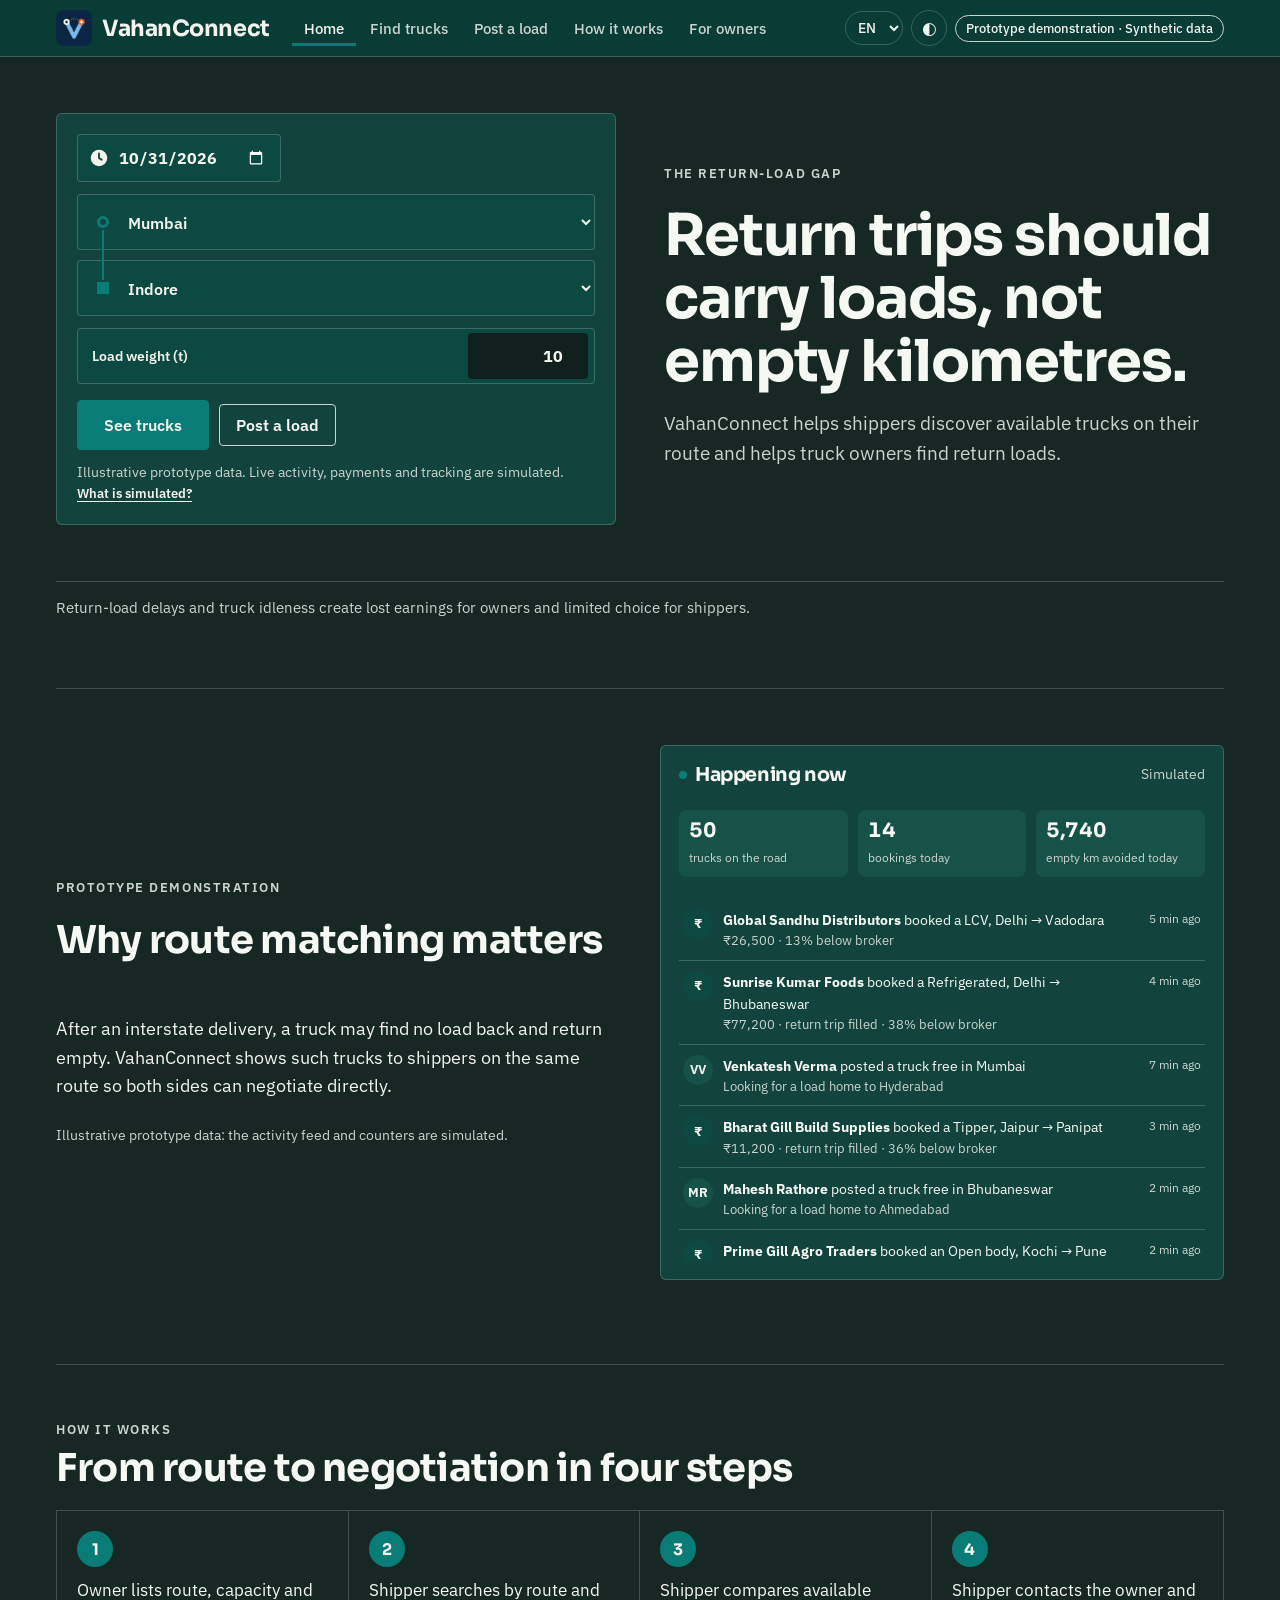
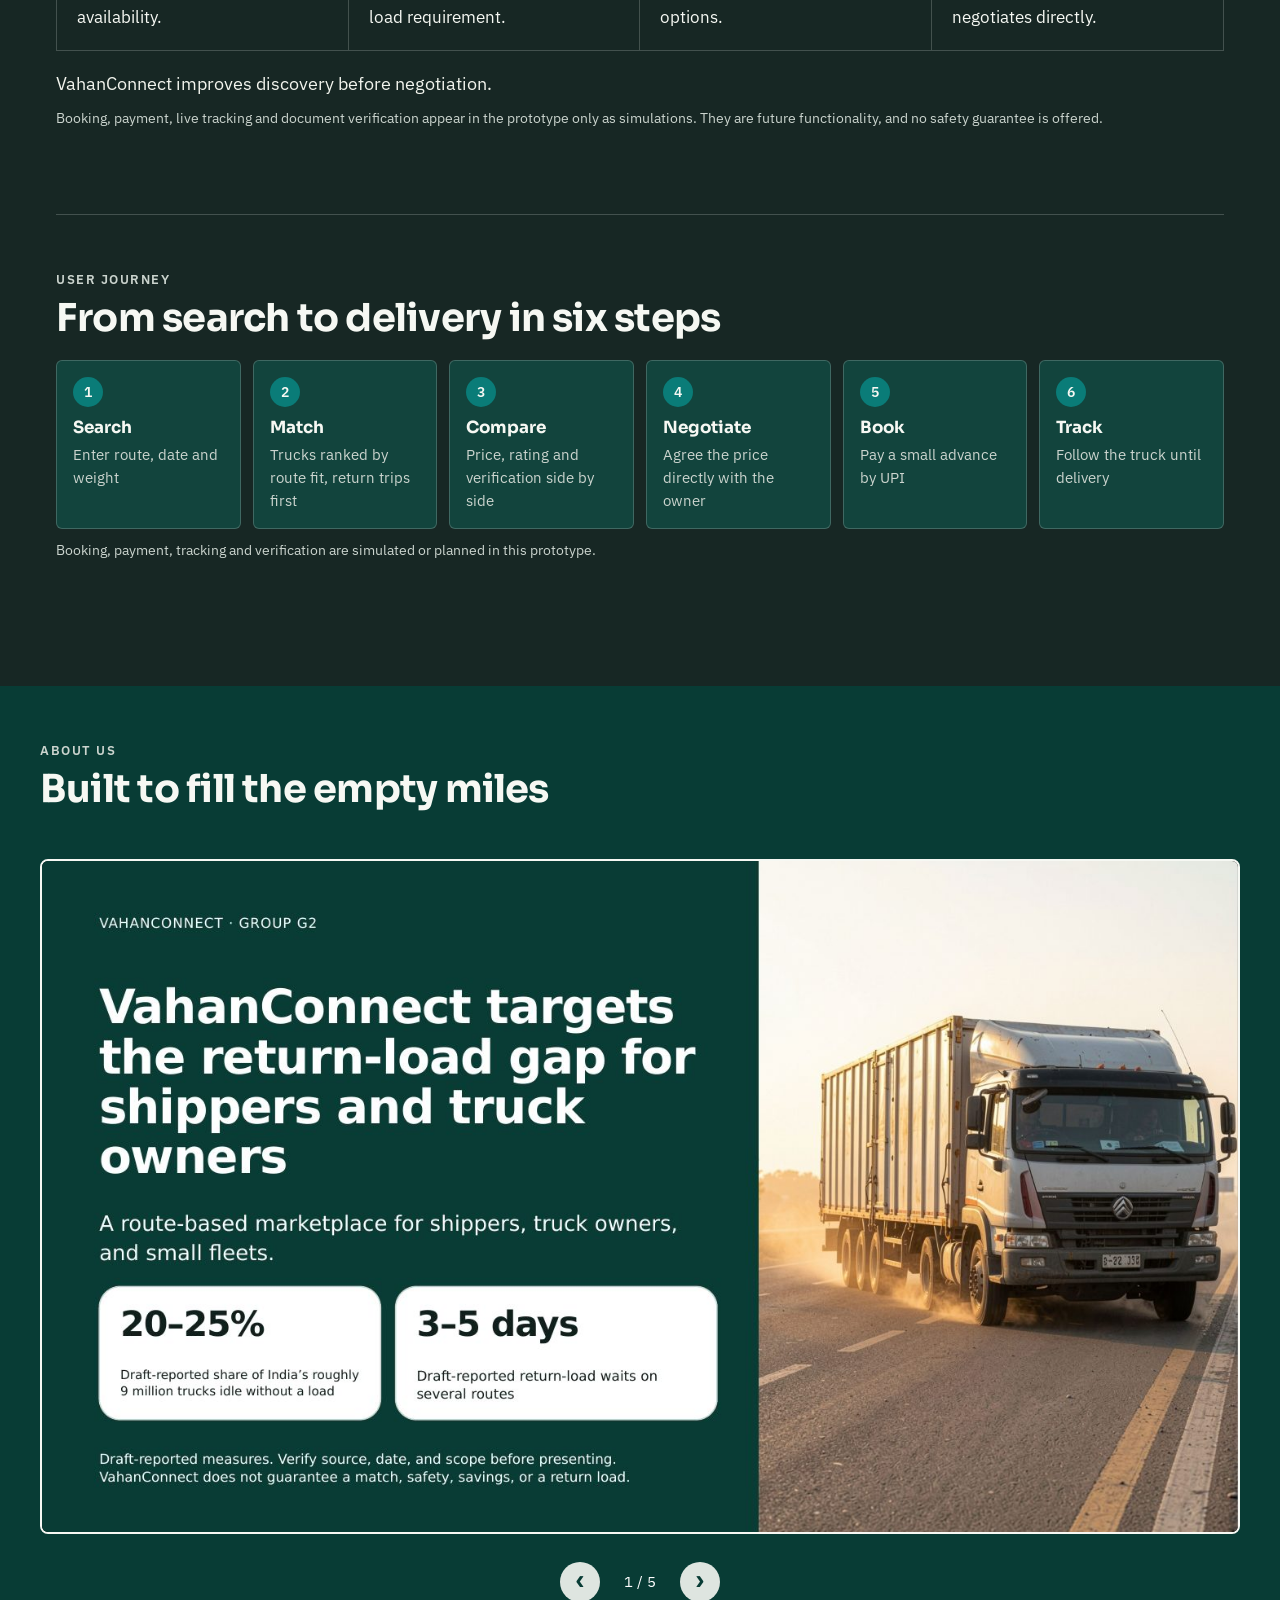
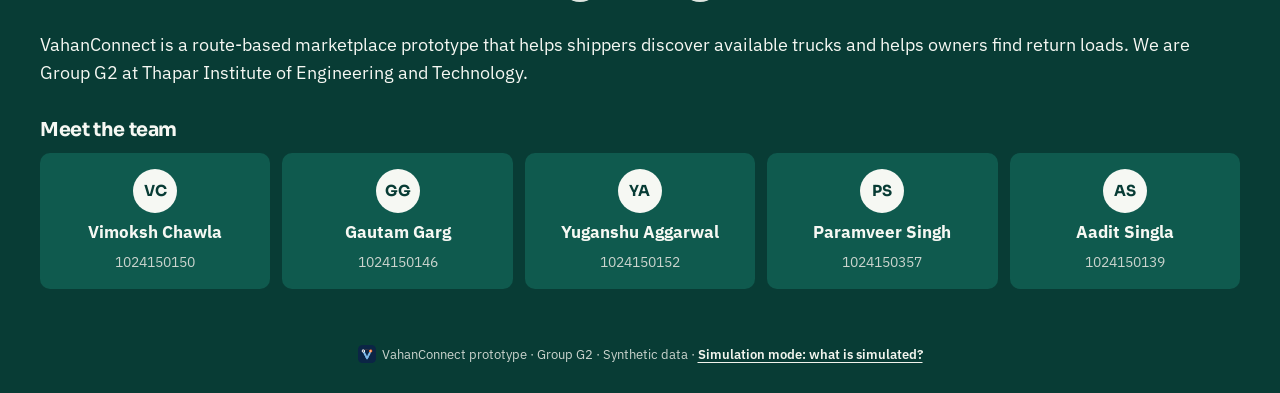
==== index.html @ cc33d1ae "Hero two-column layout; remove how-it-works box" ====
<!doctype html>
<html lang="en">
<head>
<meta charset="utf-8">
<meta name="viewport" content="width=device-width, initial-scale=1, viewport-fit=cover">
<title>VahanConnect Prototype</title>
<meta name="claude:viewport-fit-sides" content="cover">
<meta name="description" content="VahanConnect: India's logistics marketplace connecting shippers with verified independent truck owners, with route-based matching to fill empty return trips.">
<link rel="preconnect" href="https://fonts.googleapis.com">
<link rel="preconnect" href="https://fonts.gstatic.com" crossorigin>
<link rel="stylesheet" href="https://fonts.googleapis.com/css2?family=Sora:wght@700&family=IBM+Plex+Sans:wght@400;500;600&family=IBM+Plex+Mono:wght@500;600&display=swap">
<link rel="icon" type="image/png" sizes="32x32" href="assets/icon-32.png">
<link rel="icon" type="image/png" sizes="192x192" href="assets/icon-192.png">
<link rel="apple-touch-icon" href="assets/icon-180.png">
<meta name="theme-color" content="#083C35">
<link rel="stylesheet" href="styles.css">
</head>
<body>
<header class="topbar">
  <div class="topbar-inner">
    <a class="brand" href="#home" aria-label="VahanConnect home">
      <img src="assets/icon-192.png" alt="" width="36" height="36">
      <span class="brand-name"><span class="bn-a">Vahan</span><span class="bn-b">Connect</span></span>
    </a>
    <nav class="tabs" aria-label="Sections">
      <button data-view="home" id="tab-home" data-i18n="nav.home">Home</button>
      <button data-view="find" id="tab-find" data-i18n="nav.find">Find trucks</button>
      <button data-view="post" id="tab-post" data-i18n="nav.post">Post a load</button>
      <button type="button" data-scroll="how">How it works</button>
      <button data-view="owner" id="tab-owner"><span data-i18n="nav.owner">For owners</span> <span class="count" id="req-count" hidden></span></button>
    </nav>
    <div class="head-ctrls">
      <label class="sr-only" for="lang">Language</label><select id="lang" class="mini-select" aria-label="Language"><option value="en">EN</option><option value="hi">हिंदी</option></select>
      <button type="button" class="icon-btn" id="theme-btn" aria-label="Theme: system"><span aria-hidden="true">◐</span></button>
      <button type="button" class="live-pill" id="sim-pill" title="What is simulated?"><span>Prototype demonstration · Synthetic data</span></button>
    </div>
  </div>
</header>

<main class="wrap">
  <div id="loading" class="loading">Loading the VahanConnect dataset…</div>
  <div id="load-error" class="notice error" hidden></div>

  <!-- ================= HOME ================= -->
  <section id="view-home" class="view home" hidden>
    <div class="hero">
      <div class="hero-txt"><p class="eyebrow">The return-load gap</p>
      <h1 class="hero-h">Return trips should carry loads, not empty kilometres.</h1>
      <p class="hero-sub">VahanConnect helps shippers discover available trucks on their route and helps truck owners find return loads.</p></div>
      <form id="home-form" class="u-form" autocomplete="off" novalidate>
          <label class="u-pill"><svg viewBox="0 0 24 24" aria-hidden="true"><circle cx="12" cy="12" r="9"/><path d="M12 7v5l3 2" stroke="var(--surface)" stroke-width="2" fill="none" stroke-linecap="round"/></svg><span class="sr-only" data-i18n="f.date">Pickup date</span><input type="date" id="h-date" aria-label="Pickup date"></label>
          <div class="u-where">
            <i class="u-dot" aria-hidden="true"></i><i class="u-line" aria-hidden="true"></i><i class="u-sq" aria-hidden="true"></i>
            <div class="u-field"><label for="h-from" class="sr-only" data-i18n="f.pickup">Pickup city</label><select id="h-from" aria-label="Pickup city"></select></div>
            <div class="u-field"><label for="h-to" class="sr-only" data-i18n="f.drop">Drop city</label><select id="h-to" aria-label="Drop city"></select></div>
          </div>
          <div class="u-field u-weight"><label for="h-weight" data-i18n="f.weight">Load weight (t)</label><input type="number" id="h-weight" min="0.1" max="40" step="any" inputmode="decimal"></div>
          <div class="u-actions"><button class="btn primary u-cta" type="submit" data-i18n="home.see">See trucks</button><button class="btn ghost" type="button" data-go="post" data-i18n="cta.post">Post a load</button></div>
          <p class="sim-note">Illustrative prototype data. Live activity, payments and tracking are simulated. <button type="button" class="linkbtn" data-sim-open>What is simulated?</button></p>
        </form>
      <p class="evid">Return-load delays and truck idleness create lost earnings for owners and limited choice for shippers.</p>
    </div>

    <section class="band" id="live"><div class="u-split">
      <div class="u-why"><p class="eyebrow">Prototype demonstration</p><h2 class="sh">Why route matching matters</h2>
        <p class="lead">After an interstate delivery, a truck may find no load back and return empty. VahanConnect shows such trucks to shippers on the same route so both sides can negotiate directly.</p>
        <p class="note">Illustrative prototype data: the activity feed and counters are simulated.</p></div>
      <aside class="panel live-panel" aria-label="Live activity" data-sim="Simulated feed">
        <div class="panel-head"><h2><span class="dot"></span>Happening now</h2><span class="muted small">Simulated</span></div>
        <div class="live-counters" id="live-counters"></div>
        <ul class="feed" id="feed"></ul>
      </aside></div></section>

    <section class="band" id="how"><p class="eyebrow">How it works</p><h2 class="sh">From route to negotiation in four steps</h2>
      <ol class="steps"><li><b>1</b><span>Owner lists route, capacity and availability.</span></li><li><b>2</b><span>Shipper searches by route and load requirement.</span></li><li><b>3</b><span>Shipper compares available options.</span></li><li><b>4</b><span>Shipper contacts the owner and negotiates directly.</span></li></ol>
      <p class="lead">VahanConnect improves discovery before negotiation.</p>
      <p class="note">Booking, payment, live tracking and document verification appear in the prototype only as simulations. They are future functionality, and no safety guarantee is offered.</p></section>

    <section class="band" id="journey"><p class="eyebrow">User journey</p><h2 class="sh">From search to delivery in six steps</h2>
      <ol class="journey">
        <li><b>Search</b><span>Enter route, date and weight</span></li>
        <li><b>Match</b><span>Trucks ranked by route fit, return trips first</span></li>
        <li><b>Compare</b><span>Price, rating and verification side by side</span></li>
        <li><b>Negotiate</b><span>Agree the price directly with the owner</span></li>
        <li><b>Book</b><span>Pay a small advance by UPI</span></li>
        <li><b>Track</b><span>Follow the truck until delivery</span></li>
      </ol><p class="note">Booking, payment, tracking and verification are simulated or planned in this prototype.</p></section>

    <section class="about-band" id="about"><div class="ab-in">
      <div class="ab-left"><p class="eyebrow">About us</p><h2 class="sh">Built to fill the empty miles</h2>
        </div>
      <div class="ab-right deck" id="pitch-deck-slot" tabindex="0" aria-label="Presentation"><p class="deck-ph">Presentation will appear here</p></div>
      <div class="dk-bar"><button type="button" class="dk-btn dk-prev" aria-label="Previous slide">&#8249;</button><span class="dk-count">1 / 1</span><button type="button" class="dk-btn dk-next" aria-label="Next slide">&#8250;</button></div><p class="lead">VahanConnect is a route-based marketplace prototype that helps shippers discover available trucks and helps owners find return loads. We are Group G2 at Thapar Institute of Engineering and Technology.</p></div>
      <div class="ab-in2"><h3 class="mt">Meet the team</h3><ul class="team-h"><li><span class="tm-av">VC</span><b>Vimoksh Chawla</b><small>1024150150</small></li><li><span class="tm-av">GG</span><b>Gautam Garg</b><small>1024150146</small></li><li><span class="tm-av">YA</span><b>Yuganshu Aggarwal</b><small>1024150152</small></li><li><span class="tm-av">PS</span><b>Paramveer Singh</b><small>1024150357</small></li><li><span class="tm-av">AS</span><b>Aadit Singla</b><small>1024150139</small></li></ul></div></section>

    <div hidden id="legacy-home"><div id="u-banner"><span id="u-banner-text"></span><button type="button" id="u-banner-x"></button></div><div id="vpc"></div><div id="hero-stats"></div><span id="trip-count" hidden></span><div id="u-sticky"><button type="button" id="u-sticky-btn"></button></div></div>
  </section>

  <!-- ================= FIND TRUCKS (ride-style) ================= -->
  <section id="view-find" class="view find-view" hidden>
    <div class="ride">
      <aside class="ride-panel">
        <h1 class="ride-title" data-i18n="find.title">Book a truck</h1>
        <p class="frame">Shippers need a structured way to discover trucks before they negotiate. <b>Illustrative prototype data.</b></p>
        <button type="button" id="trip-summary" class="trip-summary" hidden aria-label="Edit trip details"></button>
        <form id="search-form" class="trip-form" autocomplete="off" novalidate>
          <div class="where">
            <div class="where-line" aria-hidden="true"><i class="pin-a"></i><span></span><i class="pin-b"></i></div>
            <div class="where-fields">
              <div class="wf"><label for="q-from" data-i18n="f.pickup">Pickup city</label><select id="q-from"></select></div>
              <div class="wf"><label for="q-to" data-i18n="f.drop">Drop city</label><select id="q-to"></select></div>
            </div>
            <button class="swap" id="swap" type="button" aria-label="Swap pickup and drop">⇅</button>
          </div>
          <div class="trip-row">
            <div class="wf"><label for="q-date" data-i18n="f.date">Pickup date</label><input type="date" id="q-date"></div>
            <div class="wf"><label for="q-weight" data-i18n="f.weight">Load weight (t)</label><input type="number" id="q-weight" min="0.1" max="40" step="any" inputmode="decimal"></div>
          </div>
          <details class="more" id="more">
            <summary data-i18n="find.more">Truck type and more options</summary>
            <div class="more-grid">
              <div class="wf"><label for="q-type" data-i18n="f.type">Truck type</label><select id="q-type"></select></div>
              <div class="wf"><label for="q-sort" data-i18n="find.sort">Sort by</label>
                <select id="q-sort"><option value="score">Best match</option><option value="price">Lowest price</option><option value="rating">Highest rating</option><option value="date">Earliest available</option></select></div>
              <div class="wf"><label for="q-shipper" data-i18n="find.bookingAs">Booking as</label><select id="q-shipper"></select></div>
              <div class="wf"><label for="sample-load" data-i18n="find.any">Any open load from the dataset</label><select id="sample-load"></select></div>
              <label class="check"><input type="checkbox" id="q-verified"> <span data-i18n="find.verified">Verified owners only</span></label>
            </div>
          </details>
          <button class="btn primary lg block" type="submit" id="search-btn" data-i18n="find.btn">Find trucks</button>
          <div class="chips" id="chips" aria-label="Example loads"></div>
        </form>

        <div id="scan" class="scan" hidden aria-live="polite"></div>
        <div id="results-head" class="results-head" hidden></div>
        <div id="results" class="options"></div>
        <div id="book-bar" class="book-bar" hidden></div>
      </aside>
      <div class="ride-map">
        <div id="route-map" class="map-canvas" role="img" aria-label="Route map"></div>
        <div id="map-chip" class="map-chip"></div>
        <div class="map-legend"><span><i style="background:var(--gold)"></i>Going home your way</span><span><i style="background:var(--slate)"></i>Other trucks</span></div>
      </div>
    </div>

    <div id="compare-bar" class="compare-bar" hidden>
      <span id="compare-text"></span>
      <button class="btn ghost-inv small" id="compare-clear" type="button">Clear</button>
      <button class="btn primary small" id="compare-open" type="button">Compare</button>
    </div>
  </section>

  <!-- ================= POST A LOAD ================= -->
  <section id="view-post" class="view" hidden>
    <div class="view-head"><div><p class="eyebrow" data-i18n="post.eyebrow">For shippers</p><h1 data-i18n="post.h1">Post a load</h1>
      <p class="lede" data-i18n="post.lede">Describe your shipment. Owners with matching trucks will see it in their loads list.</p></div></div>
    <div class="post-layout">
      <form id="load-form" class="panel load-form" novalidate autocomplete="off">
        <div class="wf"><label for="p-shipper" data-i18n="post.company">Company</label><select id="p-shipper"></select></div>
        <div class="two">
          <div class="wf"><label for="p-from" data-i18n="f.pickup">Pickup city</label><select id="p-from"></select><span class="err" id="e-from"></span></div>
          <div class="wf"><label for="p-to" data-i18n="f.drop">Drop city</label><select id="p-to"></select><span class="err" id="e-to"></span></div>
        </div>
        <div class="two">
          <div class="wf"><label for="p-date" data-i18n="f.date">Pickup date</label><input type="date" id="p-date" aria-describedby="e-date"><span class="err" id="e-date"></span></div>
          <div class="wf"><label for="p-weight" data-i18n="f.weight">Load weight (t)</label><input type="number" id="p-weight" step="any" min="0.1" inputmode="decimal" aria-describedby="e-weight"><span class="err" id="e-weight"></span></div>
        </div>
        <div class="two">
          <div class="wf"><label for="p-type" data-i18n="f.type">Truck type</label><select id="p-type"></select></div>
          <div class="wf"><label for="p-budget" data-i18n="post.budget">Budget (₹, optional)</label><input type="number" id="p-budget" min="0" step="100" inputmode="numeric" aria-describedby="e-budget"><span class="err" id="e-budget"></span></div>
        </div>
        <div class="wf"><label for="p-goods" data-i18n="post.goods">What are you shipping?</label><input type="text" id="p-goods" maxlength="60" placeholder="e.g. FMCG cartons" aria-describedby="e-goods"><span class="err" id="e-goods"></span></div>
        <div class="wf"><label for="p-handling" data-i18n="post.handling">Special handling (optional)</label><input type="text" id="p-handling" maxlength="80" placeholder="e.g. keep dry, fragile"></div>
        <button class="btn primary lg block" type="submit" data-i18n="post.review">Review load</button>
        <p class="muted small" data-i18n="post.note">Saved only in this browser for the demo. Another person's browser will not see it.</p>
      </form>
      <div class="panel" id="post-out"><div class="empty" data-i18n="post.empty">Your load summary appears here.</div></div>
    </div>
  </section>

  <!-- ================= MY TRIPS ================= -->
  <section id="view-trips" class="view" hidden>
    <div class="view-head">
      <div><p class="eyebrow">Live tracking</p><h1>My trips</h1></div>
      <div class="head-tools">
        <label class="seg" for="speed">Demo speed
          <select id="speed"><option value="fast">Fast (trip in ~2 min)</option><option value="slow">Slow (trip in ~6 min)</option></select>
        </label>
        <button class="btn ghost small" id="reset-demo" type="button">Reset demo</button>
      </div>
    </div>
    <div id="reset-confirm" class="notice" hidden>This clears the trips, requests and trucks you added in this browser. <button class="btn small danger" id="reset-yes" type="button">Clear them</button> <button class="btn small ghost" id="reset-no" type="button">Keep</button></div>
    <div class="trips-layout">
      <div class="panel trip-list-panel"><div class="panel-head"><h2>Trips</h2></div><div id="trip-list" class="trip-list"></div></div>
      <div class="panel trip-detail" id="trip-detail" data-sim="Simulated tracking"></div>
    </div>
    <div class="panel"><div class="panel-head"><h2>Recent completed bookings in the dataset</h2></div><div class="table-wrap"><table class="data" id="recent-table"></table></div></div>
  </section>

  <!-- ================= OWNER ================= -->
  <section id="view-owner" class="view" hidden>
    <div class="view-head">
      <div><p class="eyebrow" data-i18n="owner.eyebrow">For truck owners</p><h1 data-i18n="owner.h1">Find a load back home</h1></div>
    </div>
    <div class="owner-layout">
      <div class="panel owner-left">
        <div class="field"><label for="o-owner" data-i18n="owner.acting">Acting as owner</label><select id="o-owner"></select></div>
        <div id="owner-card" class="owner-card"></div>
        <form id="post-form" class="post-form" autocomplete="off">
          <div class="field full"><label for="o-truck" data-i18n="owner.truck">Truck</label><select id="o-truck" required></select></div>
          <div class="field"><label for="o-city" data-i18n="owner.city">Truck is free in</label><select id="o-city" required></select></div>
          <div class="field"><label for="o-from" data-i18n="owner.from">Available from</label><input type="date" id="o-from" required></div>
          <div class="field"><label for="o-days" data-i18n="owner.days">For (days)</label><input type="number" id="o-days" min="1" max="10" value="3" required></div>
          <div class="field"><label for="o-rate" data-i18n="owner.rate">Asking rate (₹/km)</label><input type="number" id="o-rate" min="10" max="150" required></div>
          <div class="field full"><label for="o-pref" data-i18n="owner.pref">Preferred destination</label><select id="o-pref"></select></div>
          <p class="hint full" id="rate-hint"></p>
          <button class="btn primary full" type="submit" data-i18n="owner.post">Post availability</button>
        </form>
        <div id="post-msg" class="notice ok" hidden></div>
      </div>
      <div class="owner-right">
        <div class="panel" id="inbox-panel" data-sim="Simulated requests">
          <div class="panel-head"><h2 data-i18n="owner.requests">Booking requests</h2><span class="muted small" id="inbox-meta"></span></div>
          <div id="inbox" class="inbox"></div>
        </div>
        <div class="panel">
          <div class="panel-head"><h2 data-i18n="owner.loads">Loads that fit this truck</h2><span class="muted small" id="loads-meta"></span></div>
          <div id="owner-loads" class="load-list"></div>
        </div>
      </div>
    </div>
  </section>

  <!-- ================= INSIGHTS ================= -->
  <section id="view-insights" class="view" hidden>
    <div class="view-head"><div><p class="eyebrow">Marketplace health</p><h1>Insights</h1><p class="lede" id="insights-lede"></p></div></div>
    <div class="kpis" id="kpis"></div>
    <div class="grid-2">
      <div class="panel"><div class="panel-head"><h2>Completed bookings per month</h2></div><div id="chart-months" class="chart"></div></div>
      <div class="panel"><div class="panel-head"><h2>Busiest corridors</h2></div><div id="top-routes"></div></div>
      <div class="panel"><div class="panel-head"><h2>Route network</h2><span class="muted small">Line weight = bookings</span></div><div id="network" class="network"></div></div>
      <div class="panel"><div class="panel-head"><h2>Open trucks vs open loads by city</h2></div><div id="supply-demand"></div></div>
      <div class="panel"><div class="panel-head"><h2>Bookings by truck type</h2></div><div id="type-mix"></div></div>
      <div class="panel"><div class="panel-head"><h2>Owner verification</h2></div><div id="verification"></div></div>
    </div>
    <p class="footnote">Platform revenue assumes a 3% commission on completed bookings. Broker price is the typical rate for the same truck type and distance, estimated from the dataset. All data is synthetic.</p>
  </section>

  <!-- ================= DATASET ================= -->
  <section id="view-dataset" class="view" hidden>
    <div class="view-head"><div><p class="eyebrow">Under the hood</p><h1>Dataset</h1>
      <p class="lede">The prototype runs entirely on seven CSV files in <code>/data</code>: synthetic, but modelled on Indian interstate trucking with real city distances, RTO-style registration numbers, GSTINs and typical per-km rates.</p></div></div>
    <div class="ds-tabs" id="ds-tabs" role="tablist" aria-label="Dataset tables"></div>
    <div class="panel">
      <div class="panel-head"><h2 id="ds-title"></h2><div class="ds-tools"><input type="search" id="ds-search" placeholder="Filter rows" aria-label="Filter rows"><a id="ds-open" class="btn ghost small" target="_blank" rel="noopener">Open CSV</a></div></div>
      <p class="muted small" id="ds-desc"></p>
      <div class="table-wrap"><table class="data" id="ds-table"></table></div>
      <div class="pager"><button class="btn ghost small" id="ds-prev" type="button">Previous</button><span id="ds-page" class="muted small"></span><button class="btn ghost small" id="ds-next" type="button">Next</button></div>
    </div>
  </section>
</main>

<nav class="bottom-nav" aria-label="Sections">
  <button data-view="home"><svg viewBox="0 0 24 24" aria-hidden="true"><path d="M3 11l9-7 9 7v9a1 1 0 0 1-1 1h-5v-6H9v6H4a1 1 0 0 1-1-1z"/></svg><span data-i18n="nav.home">Home</span></button>
  <button data-view="find"><svg viewBox="0 0 24 24" aria-hidden="true"><circle cx="10.5" cy="10.5" r="6.5"/><path d="M15.5 15.5L21 21"/></svg><span data-i18n="nav.findS">Find</span></button>
  <button data-view="post" class="bn-post"><svg viewBox="0 0 24 24" aria-hidden="true"><path d="M12 5v14M5 12h14"/></svg><span data-i18n="nav.postS">Post load</span></button>
  <button data-view="trips"><svg viewBox="0 0 24 24" aria-hidden="true"><path d="M12 21s-7-6.2-7-11.5A7 7 0 0 1 19 9.5C19 14.8 12 21 12 21z"/><circle cx="12" cy="9.5" r="2.5"/></svg><span data-i18n="nav.tripsS">Trips</span><span class="count" id="trip-count-m" hidden></span></button>
  <button type="button" id="more-btn"><svg viewBox="0 0 24 24" aria-hidden="true"><circle cx="5" cy="12" r="1.5"/><circle cx="12" cy="12" r="1.5"/><circle cx="19" cy="12" r="1.5"/></svg><span data-i18n="nav.more">More</span><span class="count" id="req-count-m" hidden></span></button>
</nav>

<div id="modal" class="modal" hidden>
  <div class="modal-card" role="dialog" aria-modal="true" aria-labelledby="modal-title">
    <button class="modal-x" id="modal-x" type="button" aria-label="Close">×</button>
    <div id="modal-body"></div>
  </div>
</div>
<div id="toasts" class="toasts" aria-live="polite"></div>

<footer class="foot"><img src="assets/icon-64.png" alt="">VahanConnect prototype · Group G2 · Synthetic data · <button type="button" class="linkbtn" data-sim-open>Simulation mode: what is simulated?</button></footer>
<script src="i18n.js"></script>
<script src="logic.js"></script>
<script src="app.js"></script>
<script>
document.addEventListener("click",function(e){var b=e.target.closest("[data-scroll]");if(!b)return;var id=b.dataset.scroll,go=function(){var el=document.getElementById(id);if(el)el.scrollIntoView({behavior:"smooth",block:"start"})};
if((location.hash||"#home")!=="#home"){document.getElementById("tab-home").click();setTimeout(go,150)}else go()});
</script>
<script>(function(){var d=document.getElementById("pitch-deck-slot");if(!d)return;var bar=document.querySelector(".dk-bar"),c=bar.querySelector(".dk-count"),s=[],i=0;
function go(n){if(!s.length)return;i=(n+s.length)%s.length;s.forEach(function(x,k){x.hidden=k!==i});c.textContent=(i+1)+" / "+s.length}
function load(n){var im=new Image();im.alt="Slide "+n;im.onload=function(){if(!s.length)d.querySelector(".deck-ph").remove();im.hidden=s.length>0;d.appendChild(im);s.push(im);go(i);load(n+1)};im.onerror=function(){if(!s.length)bar.hidden=true};im.src="assets/slides/Slide"+n+".JPG"}
load(1);
bar.querySelector(".dk-prev").onclick=function(){go(i-1)};bar.querySelector(".dk-next").onclick=function(){go(i+1)};
document.addEventListener("keydown",function(e){if(e.target.closest&&e.target.closest("input,textarea,select"))return;if(e.key==="ArrowLeft")go(i-1);if(e.key==="ArrowRight")go(i+1)});
var x0=null;d.addEventListener("touchstart",function(e){x0=e.touches[0].clientX},{passive:true});d.addEventListener("touchend",function(e){if(x0===null)return;var dx=e.changedTouches[0].clientX-x0;if(Math.abs(dx)>40)go(i+(dx<0?1:-1));x0=null})})();</script>
</body>
</html>
---- styles.css ----
/* Branding follows the VahanConnect logo: navy #0B2545, blue #1F5FA8, light blue #7DB9E8, orange #F26B21, Lato wordmark.
   Layout: sticky top bar (bottom nav on phones); centred 1200px column; home = hero + live feed, then VPC rows and journey.
   Palette and type follow the team's Opportunity Canvas / Value Proposition decks: deep navy, slate blue, muted gold, serif headings. */
:root {
  --ink: #0b2545;          /* logo navy */
  --navy: #1f5fa8;         /* logo blue */
  --slate: #5b8fc9;
  --sky: #7db9e8;          /* logo light blue */
  --gold: #f26b21;         /* logo orange (accent) */
  --gold-soft: #fdeadc;
  --on-gold: #ffffff;
  --gold-ink: #b8480f;
  --btn: #0b2545; --on-btn: #ffffff;
  --header: #ffffff; --brand-a: #0b2545; --brand-b: #1f5fa8;
  --bg: #f4f7fb;
  --surface: #ffffff;
  --tint: #eaf2fb;
  --fg: #1b2433;
  --muted: #5f6b7d;
  --line: #dce3ec;
  --good: #1f7a4d; --good-bg: #e3f3ea;
  --warn: #9a5a00; --warn-bg: #fdf0db;
  --bad: #b3261e; --bad-bg: #fbe5e3;
  --live: #d64545;
  --plate: #f6c624; --plate-ink: #111;
  --map-bg: #eef3f9; --map-dot: #b8c6d8;
  --shadow: 0 1px 2px rgba(15, 33, 54, .05), 0 6px 18px rgba(15, 33, 54, .06);
  --f-display: "Lato", "Segoe UI", Arial, sans-serif;
  --f-body: "Source Sans 3", Calibri, "Segoe UI", Arial, sans-serif;
  --f-mono: "IBM Plex Mono", ui-monospace, Menlo, Consolas, monospace;
}
@media (prefers-color-scheme: dark) {
  :root:not([data-theme="light"]) {
    --navy: #7db9e8; --slate: #5b8fc9; --gold: #f58a4b; --on-gold: #1b0c03; --gold-soft: #3b2214; --gold-ink: #ffa066; --btn: #7db9e8; --on-btn: #0b2545; --header: #0f1d2e; --brand-a: #ffffff; --brand-b: #7db9e8;
    --bg: #0b1522; --surface: #122033; --tint: #172a42; --fg: #e5ecf5; --muted: #9cb0c6; --line: #24384f;
    --good: #5fd39a; --good-bg: #123526; --warn: #f2b45a; --warn-bg: #3a2a10; --bad: #ff8a80; --bad-bg: #3d1614;
    --map-bg: #0f1d2e; --map-dot: #34506f; --shadow: 0 1px 2px rgba(0,0,0,.35), 0 6px 18px rgba(0,0,0,.3);
    color-scheme: dark;
  }
}
:root[data-theme="dark"] {
  --navy: #7db9e8; --slate: #5b8fc9; --gold: #f58a4b; --on-gold: #1b0c03; --gold-soft: #3b2214; --gold-ink: #ffa066; --btn: #7db9e8; --on-btn: #0b2545; --header: #0f1d2e; --brand-a: #ffffff; --brand-b: #7db9e8;
  --bg: #0b1522; --surface: #122033; --tint: #172a42; --fg: #e5ecf5; --muted: #9cb0c6; --line: #24384f;
  --good: #5fd39a; --good-bg: #123526; --warn: #f2b45a; --warn-bg: #3a2a10; --bad: #ff8a80; --bad-bg: #3d1614;
  --map-bg: #0f1d2e; --map-dot: #34506f; --shadow: 0 1px 2px rgba(0,0,0,.35), 0 6px 18px rgba(0,0,0,.3);
  color-scheme: dark;
}

* { box-sizing: border-box; }
html { -webkit-text-size-adjust: 100%; }
body { margin: 0; background: var(--bg); color: var(--fg); font: 400 16px/1.5 var(--f-body); }
[hidden] { display: none !important; }
h1, h2, h3, .h2 { font-family: var(--f-display); text-wrap: balance; margin: 0; line-height: 1.15; color: var(--fg); }
h1 { font-size: clamp(1.75rem, 3.6vw, 2.5rem); font-weight: 700; letter-spacing: -.01em; }
h2 { font-size: 1.2rem; font-weight: 600; }
.h2 { font-size: clamp(1.35rem, 2.4vw, 1.7rem); font-weight: 700; }
p { margin: 0; }
code { font-family: var(--f-mono); font-size: .85em; background: var(--tint); padding: 1px 5px; border-radius: 4px; }
a { color: var(--gold-ink); }
:focus-visible { outline: 3px solid var(--gold); outline-offset: 2px; }
.muted { color: var(--muted); }
.small { font-size: .85rem; }
.eyebrow { font: 700 .76rem var(--f-body); letter-spacing: .16em; text-transform: uppercase; color: var(--gold-ink); }
.lede { color: var(--muted); font-size: 1.05rem; max-width: 62ch; }

/* Top bar */
body::before { content: ""; position: fixed; inset: 0 0 auto; height: env(safe-area-inset-top, 0px); z-index: 30; background: var(--header); }
.topbar { position: sticky; top: env(safe-area-inset-top, 0px); z-index: 20; background: var(--header); color: var(--fg); border-bottom: 1px solid var(--line); }
.topbar-inner { max-width: 1200px; margin: 0 auto; display: flex; align-items: center; gap: 22px;
  padding-block: 10px; padding-left: max(16px, env(safe-area-inset-left, 0px)); padding-right: max(16px, env(safe-area-inset-right, 0px)); }
.brand { display: flex; align-items: center; gap: 10px; color: var(--fg); text-decoration: none; }
.brand img { width: 36px; height: 36px; display: block; }
.brand-mark { width: 34px; height: 34px; border-radius: 50%; background: #fff; color: var(--ink); display: grid; place-items: center; }
.brand-mark svg { width: 20px; height: 20px; }
.brand-name { font: 900 1.4rem/1 var(--f-display); letter-spacing: -.01em; }
.brand-name .bn-a { color: var(--brand-a); } .brand-name .bn-b { color: var(--brand-b); }
.tabs { display: flex; gap: 2px; overflow-x: auto; scrollbar-width: none; min-width: 0; flex: 1; }
.tabs::-webkit-scrollbar { display: none; }
.tabs button { background: none; border: 0; color: var(--muted); font: 600 .95rem var(--f-body); padding: 8px 12px; border-radius: 6px; cursor: pointer; white-space: nowrap; }
.tabs button:hover { color: var(--fg); }
.tabs button[aria-current="page"] { color: var(--fg); box-shadow: inset 0 -3px 0 var(--gold); border-radius: 0; }
.count { display: inline-block; min-width: 19px; padding: 0 5px; margin-left: 4px; border-radius: 10px; background: var(--gold); color: #fff; font-size: .72rem; font-weight: 700; text-align: center; line-height: 19px; }
.live-pill { display: inline-flex; align-items: center; gap: 6px; font: 700 .72rem var(--f-body); letter-spacing: .12em; text-transform: uppercase; color: var(--fg); border: 1px solid var(--line); padding: 4px 10px; border-radius: 999px; }
.live-pill i, .dot { width: 8px; height: 8px; border-radius: 50%; background: var(--live); display: inline-block; animation: pulse 1.6s ease-out infinite; }
@keyframes pulse { 0% { box-shadow: 0 0 0 0 rgba(214,69,69,.6); } 70% { box-shadow: 0 0 0 8px rgba(214,69,69,0); } 100% { box-shadow: 0 0 0 0 rgba(214,69,69,0); } }

/* Page */
.wrap { max-width: 1200px; margin: 0 auto; padding-block: 28px 40px; padding-left: max(16px, env(safe-area-inset-left, 0px)); padding-right: max(16px, env(safe-area-inset-right, 0px)); }
.view { display: flex; flex-direction: column; gap: 20px; }
.view-head { display: flex; justify-content: space-between; align-items: flex-end; gap: 16px; flex-wrap: wrap; }
.view-head > div:first-child { display: flex; flex-direction: column; gap: 6px; }
.head-tools { display: flex; gap: 10px; align-items: center; flex-wrap: wrap; }
.section-head { display: flex; flex-direction: column; gap: 4px; margin-top: 14px; }
.loading { padding: 70px 0; text-align: center; color: var(--muted); font: 600 1.2rem var(--f-display); }
.panel { background: var(--surface); border: 1px solid var(--line); border-radius: 12px; padding: 18px; box-shadow: var(--shadow); min-width: 0; }
.panel-head { display: flex; justify-content: space-between; align-items: center; gap: 12px; flex-wrap: wrap; margin-bottom: 12px; }
.panel-head h2 { display: flex; align-items: center; gap: 8px; }
.footnote { color: var(--muted); font-size: .82rem; max-width: 90ch; }
.foot { text-align: center; color: var(--muted); font-size: .8rem; padding-block: 16px 28px; padding-left: max(16px, env(safe-area-inset-left, 0px)); padding-right: max(16px, env(safe-area-inset-right, 0px)); }
.empty { padding: 26px; text-align: center; color: var(--muted); background: var(--surface); border: 1px dashed var(--line); border-radius: 12px; grid-column: 1 / -1; }

/* Buttons + forms */
.btn { font: 600 .95rem var(--f-body); border-radius: 8px; padding: 10px 16px; border: 1px solid transparent; cursor: pointer; text-decoration: none; display: inline-flex; align-items: center; justify-content: center; gap: 6px; white-space: nowrap; }
.btn.primary { background: var(--btn); color: var(--on-btn); }
.btn.primary:hover { filter: brightness(1.18); }
.btn.navy { background: transparent; color: var(--fg); border-color: var(--fg); }
.btn.outline { background: transparent; color: var(--fg); border-color: var(--fg); }
.btn.ghost { background: transparent; color: var(--fg); border-color: var(--line); }
.btn.ghost:hover { background: var(--tint); }
.btn.ghost-inv { background: transparent; color: #fff; border-color: rgba(255,255,255,.35); }
.btn.danger { background: var(--bad); color: #fff; }
.btn.small { padding: 6px 11px; font-size: .86rem; }
.btn.lg { padding: 13px 22px; font-size: 1.02rem; }
.btn:disabled { opacity: .5; cursor: not-allowed; }
.field { display: flex; flex-direction: column; gap: 4px; min-width: 0; }
label { font-size: .8rem; font-weight: 600; color: var(--muted); }
input, select { font: 500 .97rem var(--f-body); color: var(--fg); background: var(--surface); border: 1px solid var(--line); border-radius: 8px; padding: 9px 10px; width: 100%; min-width: 0; }
input:focus, select:focus { border-color: var(--gold); outline: none; box-shadow: 0 0 0 3px color-mix(in srgb, var(--gold) 22%, transparent); }
.check { display: flex; align-items: center; gap: 8px; font-size: .92rem; color: var(--fg); font-weight: 500; }
.check input { width: 18px; height: 18px; accent-color: var(--gold); }
.seg { display: flex; align-items: center; gap: 8px; font-size: .85rem; }
.seg select { width: auto; padding: 6px 8px; }
.hint { font-size: .84rem; color: var(--muted); }

/* Home */
.hero { display: grid; grid-template-columns: minmax(0, 1.25fr) minmax(0, 1fr); gap: 28px; align-items: start; }
.hero-copy { display: flex; flex-direction: column; gap: 16px; padding-top: 8px; }
.hero-copy h1 { font-size: clamp(2.1rem, 5vw, 3.3rem); }
.cta-row { display: flex; gap: 12px; flex-wrap: wrap; }
.hero-stats { display: grid; grid-template-columns: repeat(3, minmax(0, 1fr)); gap: 12px; margin-top: 8px; }
.stat { border-left: 3px solid var(--gold); padding: 2px 0 2px 12px; }
.stat b { display: block; font: 700 1.7rem var(--f-display); font-variant-numeric: tabular-nums; color: var(--fg); }
.stat span { font-size: .85rem; color: var(--muted); }
.live-panel { display: flex; flex-direction: column; gap: 12px; }
.live-counters { display: grid; grid-template-columns: repeat(3, minmax(0, 1fr)); gap: 8px; }
.lc { background: var(--tint); border-radius: 8px; padding: 8px 10px; }
.lc b { display: block; font: 700 1.25rem var(--f-display); font-variant-numeric: tabular-nums; }
.lc span { font-size: .74rem; color: var(--muted); }
.lc.bump b { color: var(--gold-ink); }
.feed { list-style: none; margin: 0; padding: 0; display: flex; flex-direction: column; gap: 2px; max-height: 360px; overflow: hidden; }
.feed li { display: grid; grid-template-columns: 30px minmax(0, 1fr) auto; gap: 10px; align-items: start; padding: 8px 4px; border-bottom: 1px solid var(--line); font-size: .9rem; }
.feed li.new { animation: slidein .5s ease-out; }
@keyframes slidein { from { background: var(--gold-soft); transform: translateY(-6px); } to { background: transparent; transform: none; } }
.feed .ic { width: 30px; height: 30px; border-radius: 50%; display: grid; place-items: center; font-size: .8rem; font-weight: 700; background: var(--tint); color: var(--navy); }
.feed .ic.book { background: var(--gold-soft); color: var(--gold-ink); }
.feed .ic.done { background: var(--good-bg); color: var(--good); }
.feed .t { color: var(--muted); font-size: .78rem; white-space: nowrap; }
.feed .sub { display: block; color: var(--muted); font-size: .82rem; }
.vpc { display: flex; flex-direction: column; gap: 10px; }
.vpc-row { display: grid; grid-template-columns: minmax(0, 1fr) 28px minmax(0, 1.2fr) auto; gap: 14px; align-items: center; background: var(--surface); border: 1px solid var(--line); border-radius: 12px; padding: 14px 16px; }
.vpc-pain { display: flex; flex-direction: column; gap: 2px; }
.vpc-pain small, .vpc-fix small { font-size: .72rem; letter-spacing: .12em; text-transform: uppercase; font-weight: 700; }
.vpc-pain small { color: var(--bad); }
.vpc-fix small { color: var(--good); }
.vpc-pain b, .vpc-fix b { font-weight: 600; }
.vpc-fix { display: flex; flex-direction: column; gap: 2px; }
.vpc-fix span { color: var(--muted); font-size: .9rem; }
.vpc-arrow { color: var(--gold); font-size: 1.3rem; text-align: center; }
.journey { list-style: none; margin: 0; padding: 0; display: grid; grid-template-columns: repeat(6, minmax(0, 1fr)); gap: 10px; counter-reset: j; }
.journey li { counter-increment: j; background: var(--surface); border: 1px solid var(--line); border-radius: 12px; padding: 14px; display: flex; flex-direction: column; gap: 4px; }
.journey li::before { content: counter(j); width: 28px; height: 28px; border-radius: 50%; background: var(--ink); color: #fff; display: grid; place-items: center; font: 700 .85rem var(--f-body); margin-bottom: 4px; }
.journey b { font-family: var(--f-display); font-size: 1.05rem; }
.journey span { color: var(--muted); font-size: .86rem; }

/* Search */
.search { display: flex; flex-direction: column; gap: 12px; }
.search-main { display: grid; grid-template-columns: minmax(0, 1fr) 36px minmax(0, 1fr) minmax(0, 1fr) minmax(0, 110px) auto; gap: 10px; align-items: end; }
.swap { height: 40px; border: 1px solid var(--line); background: var(--surface); color: var(--fg); border-radius: 8px; cursor: pointer; font-size: 1.1rem; }
.chips { display: flex; gap: 8px; flex-wrap: wrap; align-items: center; }
.chips::before { content: "Try:"; color: var(--muted); font-size: .85rem; margin-right: 2px; }
.chip { font: 600 .85rem var(--f-body); background: var(--tint); color: var(--navy); border: 1px solid transparent; border-radius: 999px; padding: 5px 12px; cursor: pointer; }
.chip:hover, .chip.on { border-color: var(--navy); }
.more summary { cursor: pointer; font-weight: 600; color: var(--navy); font-size: .92rem; width: fit-content; }
.more-grid { display: grid; grid-template-columns: repeat(4, minmax(0, 1fr)); gap: 12px; margin-top: 12px; align-items: end; }

/* Route map */
.route-panel { display: grid; grid-template-columns: minmax(0, 1.5fr) minmax(0, 1fr); gap: 18px; align-items: stretch; padding: 14px; }
.route-map { background: var(--map-bg); border-radius: 10px; min-height: 240px; overflow: hidden; }
.route-map svg, .trip-map svg { width: 100%; height: 100%; display: block; }
.route-side { display: flex; flex-direction: column; gap: 12px; justify-content: center; }
.route-title { font: 700 1.5rem var(--f-display); }
.route-title span { color: var(--gold); padding: 0 6px; }
.route-stats { display: grid; grid-template-columns: 1fr 1fr; gap: 10px; }
.route-stats div { background: var(--tint); border-radius: 8px; padding: 8px 10px; }
.route-stats b { display: block; font: 700 1.2rem var(--f-display); font-variant-numeric: tabular-nums; }
.route-stats span { font-size: .78rem; color: var(--muted); }
.legend { display: flex; gap: 14px; flex-wrap: wrap; font-size: .8rem; color: var(--muted); }
.legend i { display: inline-block; width: 10px; height: 10px; border-radius: 50%; margin-right: 5px; vertical-align: -1px; }
svg .m-city { fill: var(--map-dot); }
svg .m-label { fill: var(--muted); font: 500 10px var(--f-body); }
svg .m-label.strong { fill: var(--fg); font: 700 12px var(--f-body); }
svg .m-route { stroke: var(--navy); stroke-width: 2.5; fill: none; stroke-dasharray: 6 5; }
svg .m-done { stroke: var(--gold); stroke-width: 3.5; fill: none; stroke-linecap: round; }
svg .m-end { fill: var(--navy); stroke: var(--surface); stroke-width: 2; }
svg .m-truck { fill: var(--slate); stroke: var(--surface); stroke-width: 1.5; }
svg .m-truck.ret { fill: var(--gold); }
svg .m-deadhead { stroke: var(--slate); stroke-width: 1.5; stroke-dasharray: 2 3; fill: none; }

/* Results */
.results { display: grid; grid-template-columns: repeat(auto-fill, minmax(330px, 1fr)); gap: 14px; }
.card { background: var(--surface); border: 1px solid var(--line); border-radius: 12px; padding: 16px; display: flex; flex-direction: column; gap: 12px; box-shadow: var(--shadow); min-width: 0; }
.card.is-return { border-color: color-mix(in srgb, var(--gold) 60%, var(--line)); }
.card-head { display: flex; justify-content: space-between; gap: 10px; align-items: flex-start; }
.who { display: flex; gap: 10px; align-items: center; min-width: 0; }
.avatar { width: 40px; height: 40px; flex: none; border-radius: 50%; background: var(--ink); color: #fff; display: grid; place-items: center; font: 700 .9rem var(--f-body); }
.who b { display: block; font-size: 1.02rem; }
.who span { color: var(--muted); font-size: .84rem; }
.match { text-align: center; flex: none; width: 54px; }
.match svg { width: 54px; height: 54px; display: block; }
.match text { font: 700 15px var(--f-body); fill: var(--fg); }
.match small { display: block; font-size: .68rem; color: var(--muted); letter-spacing: .08em; text-transform: uppercase; }
.go-home { display: flex; align-items: center; gap: 8px; background: var(--gold-soft); color: var(--gold-ink); border-radius: 8px; padding: 7px 10px; font-weight: 600; font-size: .9rem; }
.truck-line { display: flex; flex-wrap: wrap; gap: 8px; align-items: center; color: var(--muted); font-size: .88rem; }
.plate { font: 600 .82rem var(--f-mono); background: var(--plate); color: var(--plate-ink); border: 1.5px solid #111; border-radius: 4px; padding: 1px 7px; letter-spacing: .04em; white-space: nowrap; display: inline-block; }
.tags { display: flex; flex-wrap: wrap; gap: 6px; }
.tag { font-size: .76rem; font-weight: 600; padding: 2px 9px; border-radius: 999px; background: var(--tint); color: var(--navy); }
.tag.good { background: var(--good-bg); color: var(--good); }
.tag.warn { background: var(--warn-bg); color: var(--warn); }
.tag.bad { background: var(--bad-bg); color: var(--bad); }
.tag.gold { background: var(--gold); color: #fff; }
.price-row { display: flex; justify-content: space-between; align-items: flex-end; gap: 10px; border-top: 1px solid var(--line); padding-top: 12px; flex-wrap: wrap; }
.price b { display: block; font: 700 1.6rem var(--f-display); font-variant-numeric: tabular-nums; line-height: 1.1; }
.price small { color: var(--muted); font-size: .8rem; }
.save { display: inline-block; color: var(--good); background: var(--good-bg); font-weight: 700; font-size: .8rem; padding: 1px 8px; border-radius: 999px; margin-top: 4px; }
.card-actions { display: flex; gap: 8px; align-items: center; }
.badge { display: inline-flex; align-items: center; gap: 3px; font: 700 .72rem var(--f-body); padding: 1px 8px; border-radius: 999px; border: 0; cursor: pointer; }
.badge.ok { background: var(--good-bg); color: var(--good); }
.badge.pending { background: var(--warn-bg); color: var(--warn); }
.badge.rejected { background: var(--bad-bg); color: var(--bad); }
.compare-bar { position: sticky; bottom: calc(14px + env(safe-area-inset-bottom, 0px)); align-self: center; display: flex; gap: 12px; align-items: center; background: var(--ink); color: #fff; padding: 10px 14px; border-radius: 999px; box-shadow: 0 8px 26px rgba(0,0,0,.28); z-index: 5; }

/* Modal + stepper */
.modal { position: fixed; inset: 0; z-index: 50; background: rgba(5, 14, 28, .55); display: flex; align-items: center; justify-content: center; padding: 16px; }
.modal-card { position: relative; background: var(--surface); color: var(--fg); border-radius: 14px; width: min(740px, 100%); max-height: 92vh; overflow: auto; padding: 22px; box-shadow: 0 20px 60px rgba(0,0,0,.35); }
.modal-x { position: absolute; top: 8px; right: 10px; background: none; border: 0; font-size: 1.6rem; color: var(--muted); cursor: pointer; line-height: 1; padding: 4px 8px; }
.modal-card h2 { font-size: 1.45rem; margin-bottom: 4px; padding-right: 30px; }
.stepper { display: grid; grid-template-columns: repeat(4, minmax(0, 1fr)); gap: 6px; margin: 14px 0 16px; list-style: none; padding: 0; }
.stepper li { font-size: .8rem; font-weight: 600; color: var(--muted); border-top: 3px solid var(--line); padding-top: 6px; }
.stepper li.on { color: var(--fg); border-color: var(--gold); }
.stepper li.done { color: var(--good); border-color: var(--good); }
.kv { display: grid; grid-template-columns: 1fr 1fr; gap: 10px 18px; margin: 12px 0; font-size: .92rem; }
.kv dt { color: var(--muted); font-size: .76rem; }
.kv dd { margin: 0; font-weight: 600; }
.chat { display: flex; flex-direction: column; gap: 8px; min-height: 60px; }
.msg { max-width: 85%; padding: 8px 12px; border-radius: 12px; font-size: .93rem; }
.msg.me { align-self: flex-end; background: var(--ink); color: #fff; border-bottom-right-radius: 3px; }
.msg.them { align-self: flex-start; background: var(--tint); border-bottom-left-radius: 3px; }
.msg.sys { align-self: center; background: none; color: var(--muted); font-size: .8rem; padding: 2px; }
.typing span { display: inline-block; width: 6px; height: 6px; margin: 0 1px; border-radius: 50%; background: var(--muted); animation: blink 1.2s infinite; }
.typing span:nth-child(2) { animation-delay: .2s; } .typing span:nth-child(3) { animation-delay: .4s; }
@keyframes blink { 0%, 80%, 100% { opacity: .25; } 40% { opacity: 1; } }
.nego-row { display: flex; gap: 10px; align-items: end; flex-wrap: wrap; margin-top: 12px; }
.nego-row .field { flex: 1; min-width: 150px; }
.online { display: inline-flex; align-items: center; gap: 5px; font-size: .8rem; color: var(--good); font-weight: 600; }
.online::before { content: ""; width: 7px; height: 7px; border-radius: 50%; background: var(--good); }
.bill { border: 1px solid var(--line); border-radius: 10px; padding: 12px 14px; display: flex; flex-direction: column; gap: 6px; font-size: .94rem; font-variant-numeric: tabular-nums; }
.bill div { display: flex; justify-content: space-between; gap: 10px; }
.bill .total { border-top: 1px solid var(--line); padding-top: 6px; font-weight: 700; }
.upi { display: flex; gap: 14px; align-items: center; background: var(--tint); border-radius: 10px; padding: 12px 14px; margin-top: 12px; flex-wrap: wrap; }
.upi-logo { font: 800 1rem var(--f-body); letter-spacing: .02em; color: var(--navy); border: 2px solid var(--navy); border-radius: 6px; padding: 2px 8px; }
.spinner { width: 18px; height: 18px; border-radius: 50%; border: 2.5px solid rgba(255,255,255,.4); border-top-color: #fff; animation: spin .8s linear infinite; }
@keyframes spin { to { transform: rotate(360deg); } }
.success { display: flex; gap: 12px; align-items: center; background: var(--good-bg); color: var(--good); border-radius: 10px; padding: 12px 14px; font-weight: 600; }

/* Trips */
.trips-layout { display: grid; grid-template-columns: minmax(0, 330px) minmax(0, 1fr); gap: 18px; align-items: start; }
.trip-list { display: flex; flex-direction: column; gap: 8px; }
.trip-item { text-align: left; width: 100%; background: var(--surface); border: 1px solid var(--line); border-radius: 10px; padding: 10px 12px; cursor: pointer; display: flex; flex-direction: column; gap: 6px; color: var(--fg); font: inherit; }
.trip-item.on { border-color: var(--gold); box-shadow: 0 0 0 2px color-mix(in srgb, var(--gold) 30%, transparent); }
.trip-item .ti-top { display: flex; justify-content: space-between; gap: 8px; font-weight: 600; }
.trip-item .ti-sub { color: var(--muted); font-size: .82rem; }
.bar { height: 6px; border-radius: 3px; background: var(--tint); overflow: hidden; }
.bar i { display: block; height: 100%; background: var(--gold); border-radius: 3px; transition: width .4s linear; }
.status { font-size: .74rem; font-weight: 700; padding: 1px 8px; border-radius: 999px; white-space: nowrap; }
.status.live { background: var(--gold-soft); color: var(--gold-ink); }
.status.done { background: var(--good-bg); color: var(--good); }
.status.wait { background: var(--tint); color: var(--navy); }
.trip-detail { display: flex; flex-direction: column; gap: 14px; }
.trip-top { display: flex; justify-content: space-between; gap: 12px; flex-wrap: wrap; align-items: flex-start; }
.trip-map { background: var(--map-bg); border-radius: 10px; height: 320px; overflow: hidden; }
.trip-grid { display: grid; grid-template-columns: minmax(0, 1fr) minmax(0, 1fr); gap: 16px; }
.trip-figs { display: grid; grid-template-columns: repeat(3, minmax(0, 1fr)); gap: 8px; }
.trip-figs div { background: var(--tint); border-radius: 8px; padding: 8px 10px; }
.trip-figs b { display: block; font: 700 1.15rem var(--f-display); font-variant-numeric: tabular-nums; }
.trip-figs span { font-size: .76rem; color: var(--muted); }
.timeline { list-style: none; margin: 0; padding: 0; display: flex; flex-direction: column; }
.timeline li { display: grid; grid-template-columns: 22px minmax(0, 1fr) auto; gap: 10px; padding-bottom: 14px; position: relative; color: var(--muted); }
.timeline li::before { content: ""; width: 12px; height: 12px; border-radius: 50%; border: 2px solid var(--line); background: var(--surface); margin-top: 4px; z-index: 1; }
.timeline li::after { content: ""; position: absolute; left: 7px; top: 18px; bottom: 0; width: 2px; background: var(--line); }
.timeline li:last-child::after { display: none; }
.timeline li.done { color: var(--fg); }
.timeline li.done::before { background: var(--good); border-color: var(--good); }
.timeline li.now { color: var(--fg); font-weight: 600; }
.timeline li.now::before { background: var(--gold); border-color: var(--gold); box-shadow: 0 0 0 4px color-mix(in srgb, var(--gold) 25%, transparent); }
.timeline time { font-size: .8rem; font-variant-numeric: tabular-nums; }
.stars { display: flex; gap: 4px; }
.stars button { background: none; border: 0; font-size: 1.6rem; color: var(--line); cursor: pointer; padding: 0 2px; }
.stars button.on { color: var(--gold); }

/* Owner */
.owner-layout { display: grid; grid-template-columns: minmax(0, 380px) minmax(0, 1fr); gap: 18px; align-items: start; }
.owner-left { display: flex; flex-direction: column; gap: 14px; }
.owner-right { display: flex; flex-direction: column; gap: 18px; min-width: 0; }
.post-form { display: grid; grid-template-columns: 1fr 1fr; gap: 12px; }
.post-form .full { grid-column: 1 / -1; }
.owner-card { border-radius: 10px; padding: 12px; display: flex; flex-direction: column; gap: 8px; background: var(--tint); }
.docs { display: grid; grid-template-columns: 1fr 1fr; gap: 4px 10px; font-size: .86rem; }
.doc { display: flex; align-items: center; gap: 6px; }
.doc .ok { color: var(--good); font-weight: 700; } .doc .no { color: var(--bad); font-weight: 700; }
.inbox, .load-list { display: flex; flex-direction: column; gap: 10px; }
.req { border: 1px solid color-mix(in srgb, var(--gold) 55%, var(--line)); background: var(--gold-soft); border-radius: 10px; padding: 12px 14px; display: grid; grid-template-columns: minmax(0, 1fr) auto; gap: 8px 14px; align-items: center; }
.req.new { animation: slidein .6s ease-out; }
.req .r-route { font: 700 1.08rem var(--f-display); }
.req .r-meta { color: var(--muted); font-size: .86rem; }
.req .r-act { display: flex; gap: 6px; flex-wrap: wrap; justify-content: flex-end; }
.load { border: 1px solid var(--line); border-radius: 10px; padding: 12px 14px; display: grid; grid-template-columns: minmax(0, 1fr) auto; gap: 6px 14px; align-items: center; }
.load.home { border-color: color-mix(in srgb, var(--gold) 55%, var(--line)); }
.load .l-route { font: 700 1.05rem var(--f-display); }
.load .l-meta { color: var(--muted); font-size: .86rem; }
.load .l-side { text-align: right; display: flex; flex-direction: column; align-items: flex-end; gap: 4px; }
.earn { font-size: .86rem; color: var(--good); font-weight: 600; }
.earn-box { display: grid; grid-template-columns: repeat(3, minmax(0, 1fr)); gap: 8px; margin-top: 6px; }
.earn-box div { background: var(--surface); border-radius: 8px; padding: 6px 8px; font-size: .78rem; color: var(--muted); }
.earn-box b { display: block; font: 700 1rem var(--f-display); color: var(--fg); font-variant-numeric: tabular-nums; }
.earn-box .pos b { color: var(--good); }
.notice { padding: 10px 14px; border-radius: 8px; background: var(--tint); font-size: .92rem; }
.notice.ok { background: var(--good-bg); color: var(--good); }
.notice.error { background: var(--bad-bg); color: var(--bad); }

/* Tables */
.table-wrap { overflow-x: auto; }
table.data { border-collapse: collapse; width: 100%; font-size: .86rem; font-variant-numeric: tabular-nums; }
table.data th, table.data td { padding: 7px 10px; border-bottom: 1px solid var(--line); text-align: left; white-space: nowrap; }
table.data th { font-size: .72rem; text-transform: uppercase; letter-spacing: .07em; color: var(--muted); background: var(--tint); }
table.data td.num, table.data th.num { text-align: right; }
table.compare th { white-space: normal; width: 22%; }
table.compare td { white-space: normal; vertical-align: top; }

/* Insights */
.kpis { display: grid; grid-template-columns: repeat(4, minmax(0, 1fr)); gap: 12px; }
.kpi { background: var(--surface); border: 1px solid var(--line); border-radius: 12px; padding: 14px; display: flex; flex-direction: column; gap: 2px; }
.kpi .k-label { font-size: .8rem; color: var(--muted); font-weight: 600; }
.kpi .k-val { font: 700 1.75rem var(--f-display); font-variant-numeric: tabular-nums; }
.kpi .k-sub { font-size: .8rem; color: var(--muted); }
.grid-2 { display: grid; grid-template-columns: repeat(2, minmax(0, 1fr)); gap: 16px; }
.chart svg, .network svg { width: 100%; height: auto; display: block; }
.chart text, .network text { fill: var(--muted); font: 500 11px var(--f-body); }
.hbars { display: flex; flex-direction: column; gap: 8px; }
.hbar { display: grid; grid-template-columns: minmax(0, 160px) minmax(0, 1fr) 56px; gap: 10px; align-items: center; font-size: .86rem; }
.hbar .lab { overflow: hidden; text-overflow: ellipsis; white-space: nowrap; }
.hbar .trk { height: 10px; background: var(--tint); border-radius: 5px; overflow: hidden; display: flex; }
.hbar .trk i { display: block; height: 100%; background: var(--navy); }
.hbar .trk i.alt { background: var(--gold); }
.hbar .val { text-align: right; font-variant-numeric: tabular-nums; font-weight: 600; }
.chart-legend { display: flex; gap: 14px; font-size: .8rem; color: var(--muted); margin-bottom: 8px; }
.chart-legend i { display: inline-block; width: 10px; height: 10px; border-radius: 2px; margin-right: 5px; vertical-align: -1px; }

/* Dataset */
.ds-tabs { display: flex; gap: 8px; flex-wrap: wrap; }
.ds-tabs button { font: 600 .88rem var(--f-body); background: var(--surface); color: var(--fg); border: 1px solid var(--line); border-radius: 999px; padding: 6px 12px; cursor: pointer; }
.ds-tabs button[aria-selected="true"] { background: var(--ink); color: #fff; border-color: var(--ink); }
.ds-tabs button span { color: var(--muted); font-weight: 500; margin-left: 4px; }
.ds-tabs button[aria-selected="true"] span { color: #a9bdd6; }
.ds-tools { display: flex; gap: 8px; align-items: center; }
.ds-tools input { width: 200px; }
.pager { display: flex; justify-content: flex-end; align-items: center; gap: 10px; margin-top: 10px; }

/* Toasts */
.toasts { position: fixed; right: max(16px, env(safe-area-inset-right, 0px)); bottom: calc(18px + env(safe-area-inset-bottom, 0px)); z-index: 60; display: flex; flex-direction: column; gap: 8px; align-items: flex-end; max-width: min(380px, calc(100% - 32px)); }
.toast { background: var(--ink); color: #fff; padding: 10px 14px; border-radius: 10px; box-shadow: 0 8px 26px rgba(0,0,0,.3); font-size: .92rem; display: flex; gap: 10px; align-items: center; animation: slidein-r .35s ease-out; }
.toast b { color: #ffa066; }
.toast button { background: none; border: 1px solid rgba(255,255,255,.35); color: #fff; border-radius: 6px; padding: 3px 8px; cursor: pointer; font: 600 .8rem var(--f-body); }
@keyframes slidein-r { from { transform: translateX(20px); opacity: 0; } to { transform: none; opacity: 1; } }

/* Bottom nav (phones) */
.bottom-nav { display: none; }

@media (max-width: 980px) {
  .hero, .owner-layout, .trips-layout, .grid-2, .route-panel, .trip-grid { grid-template-columns: minmax(0, 1fr); }
  .kpis { grid-template-columns: repeat(2, minmax(0, 1fr)); }
  .journey { grid-template-columns: repeat(3, minmax(0, 1fr)); }
  .search-main { grid-template-columns: minmax(0, 1fr) 36px minmax(0, 1fr); }
  .search-main .field:nth-of-type(3) { grid-column: 1 / -1; }
  .search-main .field:nth-of-type(4) { grid-column: 1 / 2; }
  .search-main .btn { grid-column: 2 / 4; }
  .more-grid { grid-template-columns: repeat(2, minmax(0, 1fr)); }
}
@media (max-width: 720px) {
  .tabs { display: none; }
  .topbar-inner { justify-content: space-between; }
  .bottom-nav { display: grid; grid-template-columns: repeat(5, minmax(0, 1fr)); position: fixed; left: 0; right: 0; bottom: 0; z-index: 25; background: var(--ink);
    padding-bottom: env(safe-area-inset-bottom, 0px); padding-left: env(safe-area-inset-left, 0px); padding-right: env(safe-area-inset-right, 0px); border-top: 1px solid rgba(255,255,255,.08); }
  .bottom-nav button { background: none; border: 0; color: #9fb0c4; font: 600 .7rem var(--f-body); display: flex; flex-direction: column; align-items: center; gap: 3px; padding: 8px 2px 9px; cursor: pointer; position: relative; }
  .bottom-nav svg { width: 22px; height: 22px; fill: none; stroke: currentColor; stroke-width: 1.8; stroke-linecap: round; stroke-linejoin: round; }
  .bottom-nav button[aria-current="page"] { color: #ffa066; }
  .bottom-nav .count { position: absolute; top: 3px; left: 55%; margin: 0; }
  body { padding-bottom: calc(64px + env(safe-area-inset-bottom, 0px)); }
  .toasts { bottom: calc(76px + env(safe-area-inset-bottom, 0px)); }
  .compare-bar { bottom: calc(76px + env(safe-area-inset-bottom, 0px)); }
  .hero-stats, .live-counters, .trip-figs, .earn-box { grid-template-columns: repeat(3, minmax(0, 1fr)); }
  .stat b { font-size: 1.35rem; }
  .vpc-row { grid-template-columns: minmax(0, 1fr); gap: 6px; }
  .vpc-arrow { display: none; }
  .journey { grid-template-columns: repeat(2, minmax(0, 1fr)); }
  .more-grid, .post-form, .kv { grid-template-columns: minmax(0, 1fr); }
  .results { grid-template-columns: minmax(0, 1fr); }
  .load, .req { grid-template-columns: minmax(0, 1fr); }
  .load .l-side, .req .r-act { align-items: flex-start; text-align: left; justify-content: flex-start; }
  .hbar { grid-template-columns: minmax(0, 110px) minmax(0, 1fr) 48px; }
  .ds-tools input { width: 140px; }
  .trip-map { height: 260px; }
  .stepper li { font-size: .72rem; }
}
@media (prefers-reduced-motion: reduce) { *, *::before { animation: none !important; transition: none !important; } }

/* ================= Find screen: booking panel + map ================= */
.find-view { gap: 0; }
.wrap:has(#view-find:not([hidden])) { max-width: none; padding-block: 0; padding-left: 0; padding-right: 0; }
.ride { display: grid; grid-template-columns: minmax(0, 430px) minmax(0, 1fr); min-height: calc(100vh - 56px); }
.ride-panel { background: var(--surface); border-right: 1px solid var(--line); display: flex; flex-direction: column; gap: 16px; min-width: 0;
  padding-block: 22px 0; padding-left: max(20px, env(safe-area-inset-left, 0px)); padding-right: 20px; }
.ride-title { font-size: 1.85rem; }
.trip-form { display: flex; flex-direction: column; gap: 12px; }
.where { display: grid; grid-template-columns: 18px minmax(0, 1fr) 40px; gap: 10px; align-items: center; background: var(--tint); border-radius: 12px; padding: 10px 10px 10px 12px; }
.where-line { display: flex; flex-direction: column; align-items: center; align-self: stretch; padding-block: 26px 22px; }
.where-line i { width: 10px; height: 10px; flex: none; }
.where-line .pin-a { border-radius: 50%; background: var(--fg); }
.where-line .pin-b { background: var(--fg); }
.where-line span { flex: 1; width: 2px; background: var(--fg); opacity: .35; margin-block: 4px; }
.where-fields { display: flex; flex-direction: column; gap: 8px; min-width: 0; }
.wf { display: flex; flex-direction: column; gap: 3px; min-width: 0; }
.wf label { font-size: .74rem; font-weight: 700; letter-spacing: .04em; text-transform: uppercase; color: var(--muted); }
.where select { background: var(--surface); font-weight: 600; font-size: 1rem; }
.where .swap { width: 40px; height: 40px; border-radius: 50%; font-size: 1.1rem; }
.trip-row { display: grid; grid-template-columns: minmax(0, 1fr) minmax(0, 1fr); gap: 10px; }
.btn.block { width: 100%; }
.trip-form .more-grid { grid-template-columns: minmax(0, 1fr) minmax(0, 1fr); }
.trip-form .chips::before { content: "Try:"; }

/* scanning */
.scan { display: flex; flex-direction: column; gap: 12px; border-top: 1px solid var(--line); padding-top: 16px; }
.scan-title { font: 700 1.3rem var(--f-display); display: flex; align-items: center; gap: 10px; }
.scan-bar { height: 4px; border-radius: 2px; background: var(--tint); overflow: hidden; position: relative; }
.scan-bar i { position: absolute; inset: 0 auto 0 0; width: 0; background: var(--gold); transition: width .45s ease; }
.scan-bar::after { content: ""; position: absolute; top: 0; bottom: 0; width: 30%; background: linear-gradient(90deg, transparent, color-mix(in srgb, var(--fg) 25%, transparent), transparent); animation: sweep 1.1s linear infinite; }
@keyframes sweep { from { left: -30%; } to { left: 100%; } }
.scan ol { list-style: none; margin: 0; padding: 0; display: flex; flex-direction: column; gap: 10px; }
.scan li { display: grid; grid-template-columns: 22px minmax(0, 1fr) auto; gap: 10px; align-items: center; font-size: .95rem; animation: slidein .35s ease-out; }
.scan li .st { width: 18px; height: 18px; border-radius: 50%; border: 2.5px solid var(--line); border-top-color: var(--gold); animation: spin .7s linear infinite; }
.scan li.ok .st { animation: none; border: 0; background: var(--good); color: #fff; display: grid; place-items: center; font-size: .7rem; font-weight: 800; }
.scan li.ok .st::after { content: "✓"; }
.scan li .res { font-weight: 700; font-variant-numeric: tabular-nums; color: var(--fg); white-space: nowrap; }
.scan li:not(.ok) .res { color: var(--muted); font-weight: 500; }
.scan li .lbl { color: var(--muted); } .scan li.ok .lbl { color: var(--fg); }

/* options list */
.results-head { display: flex; justify-content: space-between; align-items: baseline; gap: 10px; border-top: 1px solid var(--line); padding-top: 16px; }
.results-head h2 { font-size: 1.3rem; }
.options { display: flex; flex-direction: column; gap: 8px; padding-bottom: 12px; }
.opt { display: grid; grid-template-columns: 56px minmax(0, 1fr) auto; gap: 12px; align-items: center; padding: 12px; border: 2px solid transparent; border-radius: 12px; cursor: pointer; background: var(--surface); transition: background .15s, border-color .15s; }
.opt:hover { background: var(--tint); }
.opt.sel { border-color: var(--fg); background: var(--tint); }
.opt.reveal { animation: fadeup .45s ease-out both; animation-delay: calc(var(--i) * 70ms); }
@keyframes fadeup { from { opacity: 0; transform: translateY(10px); } to { opacity: 1; transform: none; } }
.opt-icon { width: 56px; height: 44px; border-radius: 10px; background: var(--tint); display: grid; place-items: center; color: var(--slate); }
.opt.sel .opt-icon { background: var(--surface); }
.opt-icon svg { width: 40px; height: 28px; }
.opt.ret .opt-icon { color: var(--gold); }
.opt-main { min-width: 0; display: flex; flex-direction: column; gap: 2px; }
.opt-top { display: flex; align-items: center; gap: 6px; flex-wrap: wrap; font-weight: 700; font-size: 1.02rem; }
.opt-sub { color: var(--muted); font-size: .84rem; display: flex; align-items: center; gap: 6px; flex-wrap: wrap; }
.opt-eta { color: var(--fg); font-weight: 600; }
.opt-price { text-align: right; display: flex; flex-direction: column; align-items: flex-end; gap: 1px; }
.opt-price b { font: 700 1.2rem var(--f-display); font-variant-numeric: tabular-nums; }
.opt-price s { color: var(--muted); font-size: .8rem; }
.opt-price .mm { font-size: .72rem; font-weight: 700; color: var(--gold-ink); }
.opt .check { font-size: .78rem; font-weight: 600; color: var(--muted); gap: 4px; }
.opt .check input { width: 15px; height: 15px; }
.book-bar { position: sticky; bottom: 0; z-index: 4; background: var(--surface); border-top: 1px solid var(--line); margin-left: -20px; margin-right: -20px;
  padding: 12px 20px calc(12px + env(safe-area-inset-bottom, 0px)); display: flex; flex-direction: column; gap: 8px; box-shadow: 0 -6px 18px rgba(15,33,54,.08); }
.book-bar .bb-sum { display: flex; justify-content: space-between; gap: 10px; font-size: .9rem; color: var(--muted); }
.book-bar .bb-sum b { color: var(--fg); }
.book-bar .bb-act { display: flex; gap: 8px; }
.book-bar .bb-act .btn.primary { flex: 1; }

/* map */
.ride-map { position: sticky; top: calc(56px + env(safe-area-inset-top, 0px)); height: calc(100vh - 56px); background: var(--map-bg); overflow: hidden; }
.map-canvas { position: absolute; inset: 0; }
.map-canvas svg { width: 100%; height: 100%; display: block; }
.map-chip { position: absolute; top: 16px; left: 16px; background: var(--surface); color: var(--fg); border-radius: 999px; padding: 8px 14px; font-weight: 700; box-shadow: var(--shadow); font-size: .95rem; display: flex; gap: 8px; align-items: center; max-width: calc(100% - 32px); }
.map-chip .muted { font-weight: 500; }
.map-legend { position: absolute; bottom: 16px; left: 16px; display: flex; gap: 12px; flex-wrap: wrap; background: var(--surface); border-radius: 10px; padding: 6px 12px; font-size: .8rem; color: var(--muted); box-shadow: var(--shadow); }
.map-legend i { display: inline-block; width: 10px; height: 10px; border-radius: 50%; margin-right: 5px; vertical-align: -1px; }
svg .radar circle { fill: var(--gold); opacity: 0; mix-blend-mode: normal; transform-box: fill-box; transform-origin: center; animation: radar 2s ease-out infinite; }
svg .radar circle:nth-child(2) { animation-delay: .66s; } svg .radar circle:nth-child(3) { animation-delay: 1.33s; }
@keyframes radar { 0% { transform: scale(.1); opacity: .32; } 100% { transform: scale(1); opacity: 0; } }
svg .tm { transition: opacity .45s ease, transform .45s ease; cursor: pointer; }
svg .tm.pop { animation: pop .4s ease-out both; }
@keyframes pop { from { opacity: 0; } to { opacity: 1; } }
svg .tm.out { opacity: .12; }
svg .tm .m-truck { transition: fill .4s; }
svg .tm.sel .m-truck { stroke: var(--fg); stroke-width: 3; }
svg .price-tag rect { fill: var(--fg); } svg .price-tag text { fill: var(--surface); font: 700 12px var(--f-body); }

@media (max-width: 980px) {
  .ride { grid-template-columns: minmax(0, 1fr); }
  .ride-map { position: relative; top: 0; height: 46vh; min-height: 280px; order: -1; }
  .ride-panel { border-right: 0; padding-left: max(16px, env(safe-area-inset-left, 0px)); padding-right: max(16px, env(safe-area-inset-right, 0px)); border-radius: 18px 18px 0 0; margin-top: -18px; position: relative; z-index: 2; box-shadow: 0 -8px 24px rgba(0,0,0,.12); }
  .book-bar { margin-left: calc(-1 * max(16px, env(safe-area-inset-left, 0px))); margin-right: calc(-1 * max(16px, env(safe-area-inset-right, 0px))); }
}
@media (max-width: 720px) {
  .book-bar { bottom: calc(60px + env(safe-area-inset-bottom, 0px)); }
  .ride { min-height: 0; }
  .trip-form .more-grid { grid-template-columns: minmax(0, 1fr); }
  .opt { grid-template-columns: 46px minmax(0, 1fr) auto; gap: 10px; padding: 10px; }
  .opt-icon { width: 46px; height: 38px; } .opt-icon svg { width: 34px; height: 24px; }
}

.trip-summary { display: flex; flex-wrap: wrap; align-items: center; gap: 4px 12px; width: 100%; text-align: left; background: var(--tint); color: var(--fg); border: 0; border-radius: 12px; padding: 12px 14px; cursor: pointer; font: inherit; }
.trip-summary:hover { box-shadow: inset 0 0 0 2px var(--line); }
.ts-route { display: flex; align-items: center; gap: 6px; font-weight: 700; font-size: 1.05rem; }
.ts-route i { width: 9px; height: 9px; background: var(--fg); display: inline-block; }
.ts-route .pin-a { border-radius: 50%; }
.ts-arrow { color: var(--gold); padding: 0 4px; }
.ts-meta { color: var(--muted); font-size: .88rem; flex: 1; }
.ts-edit { font-weight: 700; font-size: .88rem; background: var(--surface); border-radius: 999px; padding: 4px 12px; }

/* brand extras */
.brand-tagline { font: 700 .8rem var(--f-display); letter-spacing: .22em; text-transform: uppercase; color: var(--muted); }
.hero-brand { display: flex; align-items: center; gap: 14px; }
.hero-brand img { width: 56px; height: 56px; }
.hero-brand .brand-name { font-size: 2rem; }
.foot img { width: 18px; height: 18px; vertical-align: -4px; margin-right: 6px; border-radius: 4px; }
h1, h2, .h2 { letter-spacing: -.01em; }
h1 { font-weight: 900; }

/* ================= v3 additions ================= */
.sr-only { position: absolute; width: 1px; height: 1px; overflow: hidden; clip: rect(0 0 0 0); white-space: nowrap; }
.head-ctrls { display: flex; align-items: center; gap: 8px; }
.mini-select { width: auto; padding: 6px 8px; font-size: .85rem; border-radius: 999px; }
.icon-btn { width: 36px; height: 36px; border-radius: 50%; border: 1px solid var(--line); background: var(--surface); color: var(--fg); cursor: pointer; font-size: 1.05rem; }
button.live-pill { background: none; cursor: pointer; font-family: var(--f-body); }
.linkbtn { background: none; border: 0; padding: 0; color: var(--navy); font: 600 .84rem var(--f-body); text-decoration: underline; text-underline-offset: 3px; cursor: pointer; }
.sim-note { color: var(--muted); font-size: .88rem; }
.services { display: grid; grid-template-columns: repeat(3, minmax(0, 1fr)); gap: 14px; }
.service { text-align: left; background: var(--surface); border: 1px solid var(--line); border-radius: 12px; padding: 20px; display: grid; grid-template-columns: minmax(0, 1fr) auto; gap: 4px 12px; cursor: pointer; color: var(--fg); font: inherit; }
.service:hover { border-color: var(--fg); }
.service b { font: 800 1.15rem var(--f-display); grid-column: 1; }
.service span { color: var(--muted); font-size: .92rem; grid-column: 1; }
.service i { grid-column: 2; grid-row: 1 / span 2; align-self: center; font-style: normal; font-size: 1.3rem; color: var(--gold); }
.more-menu { display: flex; flex-direction: column; gap: 8px; margin-top: 12px; }
/* results */
.results-head { flex-wrap: wrap; align-items: flex-start; }
.filter-chips { display: flex; gap: 6px; flex-wrap: wrap; margin-top: 6px; }
.sort-inline select { width: auto; padding: 6px 8px; font-size: .85rem; }
.opt-links { display: flex; gap: 14px; align-items: center; flex-wrap: wrap; margin-top: 4px; }
.fair { font-size: .72rem; font-weight: 700; padding: 1px 7px; border-radius: 999px; }
.fair.good { background: var(--good-bg); color: var(--good); } .fair.ok { background: var(--tint); color: var(--navy); } .fair.high { background: var(--warn-bg); color: var(--warn); }
.lane { border: 1px solid var(--line); border-radius: 12px; padding: 14px; display: flex; flex-direction: column; gap: 8px; background: var(--surface); }
.lane > div:first-child { display: flex; flex-direction: column; }
.lane-nums { display: flex; gap: 18px; flex-wrap: wrap; }
.lane-nums span { font-size: .78rem; color: var(--muted); display: flex; flex-direction: column; }
.lane-nums b { font: 800 1.1rem var(--f-display); color: var(--fg); font-variant-numeric: tabular-nums; }
.sponsored { border: 1px dashed var(--line); border-radius: 12px; padding: 12px; display: flex; flex-wrap: wrap; gap: 6px 12px; align-items: center; background: var(--bg); }
.sponsored > div { display: flex; flex-direction: column; flex: 1; min-width: 180px; }
.sp-note { width: 100%; font-style: italic; }
.empty-smart { border: 1px solid var(--line); border-radius: 12px; padding: 16px; display: flex; flex-direction: column; gap: 10px; }
.alts { display: flex; flex-direction: column; gap: 8px; }
.alt-sug { display: flex; justify-content: space-between; gap: 10px; align-items: center; text-align: left; background: var(--tint); border: 1px solid transparent; border-radius: 10px; padding: 12px 14px; cursor: pointer; color: var(--fg); font: inherit; min-height: 48px; }
.alt-sug:hover { border-color: var(--fg); }
.scan-title .skip { margin-left: auto; }
.trust { margin-top: 12px; border: 1px solid var(--line); border-radius: 10px; padding: 10px 14px; font-size: .88rem; }
.trust ul { margin: 6px 0 0; padding-left: 18px; color: var(--muted); }
.status.bad { background: var(--bad-bg); color: var(--bad); }
/* post a load */
.post-layout { display: grid; grid-template-columns: minmax(0, 1.1fr) minmax(0, 1fr); gap: 18px; align-items: start; }
.load-form { display: flex; flex-direction: column; gap: 14px; }
.two { display: grid; grid-template-columns: minmax(0, 1fr) minmax(0, 1fr); gap: 12px; }
.load-form input, .load-form select { min-height: 48px; }
.err { color: var(--bad); font-size: .8rem; min-height: 1em; }
[aria-invalid="true"] { border-color: var(--bad) !important; }
/* simulation */
.sim-list { list-style: none; padding: 0; margin: 12px 0 0; display: flex; flex-direction: column; gap: 8px; }
.sim-list li { display: flex; flex-direction: column; border-bottom: 1px solid var(--line); padding-bottom: 8px; }
.sim-list span { color: var(--muted); font-size: .88rem; }
body.sim-on [data-sim] { outline: 2px dashed var(--gold); outline-offset: 3px; position: relative; }
body.sim-on [data-sim]::before { content: attr(data-sim); position: absolute; top: -12px; right: 12px; z-index: 3; background: var(--gold); color: #fff; font: 700 .7rem var(--f-body); padding: 2px 8px; border-radius: 999px; }
.bottom-nav .bn-post svg { background: var(--gold); color: #fff; border-radius: 50%; padding: 3px; stroke: #fff; }
@media (max-width: 980px) { .services, .post-layout { grid-template-columns: minmax(0, 1fr); } }
@media (max-width: 720px) { .two { grid-template-columns: minmax(0, 1fr); } .head-ctrls .live-pill span { display: none; } }
@media (max-width: 440px) {
  .brand-name { font-size: 1.12rem; } .brand img { width: 30px; height: 30px; } .brand { gap: 7px; }
  .head-ctrls { gap: 5px; } .mini-select { padding: 5px 4px; font-size: .78rem; } .icon-btn { width: 32px; height: 32px; }
  .topbar-inner { gap: 8px; }
}
.alt-sug b { white-space: nowrap; }

/* ================= Home: booking hero and service cards ================= */
.home { gap: 28px; }
.u-hero { display: grid; grid-template-columns: minmax(0, 1fr) minmax(0, 1.05fr); gap: 56px; align-items: center; padding-block: 12px 8px; }
.u-left { display: flex; flex-direction: column; gap: 18px; max-width: 470px; }
.u-loc { display: flex; align-items: center; gap: 8px; font-weight: 600; }
.u-loc svg { width: 18px; height: 18px; fill: var(--fg); }
.u-h1 { font-size: clamp(2rem, 4.2vw, 3.1rem); font-weight: 900; letter-spacing: -.02em; line-height: 1.06; }
.u-form { display: flex; flex-direction: column; gap: 12px; }
.u-pill { display: inline-flex; align-items: center; gap: 8px; align-self: flex-start; background: var(--tint); border-radius: 999px; padding: 6px 14px 6px 10px; }
.u-pill svg { width: 22px; height: 22px; fill: var(--fg); }
.u-pill input { border: 0; background: transparent; padding: 6px 0; font-weight: 700; width: auto; }
.u-pill input:focus { box-shadow: none; }
.u-pill:focus-within { box-shadow: 0 0 0 3px color-mix(in srgb, var(--navy) 35%, transparent); }
.u-where { position: relative; display: flex; flex-direction: column; gap: 10px; }
.u-where .u-field select { padding: 0 14px 0 46px; height: 56px; background: var(--tint); border: 2px solid transparent; border-radius: 10px; font-size: 1.02rem; font-weight: 600; }
.u-where .u-field select:focus { border-color: var(--fg); box-shadow: none; }
.u-dot, .u-sq, .u-line { position: absolute; left: 20px; z-index: 1; pointer-events: none; }
.u-dot { top: 22px; width: 12px; height: 12px; border-radius: 50%; border: 3px solid var(--fg); background: var(--surface); }
.u-sq { bottom: 22px; width: 12px; height: 12px; background: var(--fg); }
.u-line { left: 25px; top: 36px; bottom: 36px; width: 2px; background: var(--fg); }
.u-weight { flex-direction: row; align-items: center; gap: 12px; background: var(--tint); border-radius: 10px; padding: 4px 6px 4px 14px; }
.u-weight label { flex: 1; font-size: .9rem; text-transform: none; letter-spacing: 0; color: var(--fg); font-weight: 600; }
.u-weight input { width: 110px; height: 46px; border: 0; background: var(--surface); font-weight: 700; text-align: right; }
.u-actions { display: flex; gap: 10px; flex-wrap: wrap; align-items: center; margin-top: 4px; }
.u-cta { padding: 14px 26px; font-size: 1.05rem; border-radius: 10px; }
.u-art { border-radius: 14px; overflow: hidden; aspect-ratio: 4 / 3; max-width: 100%; }
.u-art svg { width: 100%; height: 100%; display: block; }
.u-banner { display: flex; align-items: center; justify-content: center; gap: 14px; background: var(--gold); color: #1b0c03; border-radius: 6px; padding: 16px 52px; position: relative; font-weight: 600; text-align: center; }
.u-x { position: absolute; right: 14px; top: 50%; transform: translateY(-50%); background: none; border: 0; font-size: 1.7rem; line-height: 1; cursor: pointer; color: #1b0c03; padding: 4px 8px; }
.u-h2 { font: 900 clamp(1.5rem, 3vw, 2.25rem) var(--f-display); letter-spacing: -.02em; }
.u-cards { display: grid; grid-template-columns: repeat(2, minmax(0, 1fr)); gap: 18px; }
.u-card { background: color-mix(in srgb, var(--fg) 5%, var(--surface)); border-radius: 12px; padding: 22px; display: grid; grid-template-columns: minmax(0, 1fr) 110px; gap: 16px; align-items: center; min-height: 170px; }
.u-card b { font: 800 1.2rem var(--f-display); display: block; }
.u-card p { color: var(--muted); font-size: .94rem; margin: 6px 0 14px; max-width: 34ch; }
.u-chip { background: var(--surface); color: var(--fg); border-radius: 999px; padding: 9px 16px; font-weight: 700; }
.u-chip:hover { background: var(--tint); }
.u-ico { width: 110px; height: 82px; }
.u-split { display: grid; grid-template-columns: minmax(0, 1fr) minmax(0, 1fr); gap: 28px; align-items: start; }
.u-why { display: flex; flex-direction: column; gap: 14px; }
.u-sticky { display: none; }
@media (max-width: 980px) {
  .u-hero, .u-split { grid-template-columns: minmax(0, 1fr); gap: 24px; }
  .u-left { max-width: none; }
  .u-cards { grid-template-columns: minmax(0, 1fr); }
}
@media (max-width: 720px) {
  .u-art { aspect-ratio: 16 / 9; order: -1; }
  .u-banner { padding: 14px 44px 14px 16px; text-align: left; justify-content: flex-start; }
  .u-card { grid-template-columns: minmax(0, 1fr) 84px; padding: 18px; }
  .u-ico { width: 84px; height: 64px; }
  .u-sticky { display: block; position: fixed; left: 0; right: 0; bottom: calc(60px + env(safe-area-inset-bottom, 0px)); z-index: 24; padding: 10px max(16px, env(safe-area-inset-right, 0px)) 10px max(16px, env(safe-area-inset-left, 0px)); background: var(--surface); border-top: 1px solid var(--line); }
  .u-sticky .btn { width: 100%; }
  body.form-visible .u-sticky { display: none; }
  .home { padding-bottom: 76px; }
}
.u-weight { display: grid; grid-template-columns: minmax(0, 1fr) 120px; }
.u-weight input { width: 100%; }


/* ===== Pitch redesign: deck palette, Sora + IBM Plex Sans, flat ===== */
:root,:root:not([data-theme="light"]){--bg:#10201D;--surface:#083C35;--header:#083C35;--tint:#0c4a41;--fg:#F2F4ED;--muted:#CBD4CE;--line:rgba(203,212,206,.25);--ink:#F2F4ED;--navy:#F2F4ED;--slate:#CBD4CE;--sky:#CBD4CE;--gold:#0A7C78;--gold-soft:#0c4a41;--on-gold:#F2F4ED;--gold-ink:#F2F4ED;--btn:#0A7C78;--on-btn:#F2F4ED;--brand-a:#F2F4ED;--brand-b:#F2F4ED;--good:#2E7D32;--good-bg:rgba(46,125,50,.2);--warn:#CBD4CE;--warn-bg:rgba(203,212,206,.12);--bad:#C62828;--bad-bg:rgba(198,40,40,.18);--live:#0A7C78;--map-bg:#0b2a25;--map-dot:#2d5a52;--shadow:none;--f-display:"Sora","IBM Plex Sans",sans-serif;--f-body:"IBM Plex Sans",Arial,sans-serif;color-scheme:dark}
:root[data-theme="light"]{--bg:#F2F4ED;--surface:#fff;--header:#083C35;--tint:#e6ebe3;--fg:#10201D;--muted:#4a5a55;--line:#cbd4ce;--ink:#083C35;--navy:#0A7C78;--on-btn:#fff;--gold-soft:#dcebe8;--gold-ink:#0A7C78;--map-bg:#e6ebe3;--map-dot:#9db3ab;color-scheme:light}
body{background:var(--bg);color:var(--fg);font-family:var(--f-body);font-size:17px;line-height:1.55}
h1,h2,h3,.brand-name,.sh,.hero-h{font-family:var(--f-display);font-weight:700;letter-spacing:-.02em;color:var(--fg)}
.topbar{background:#083C35;border-bottom:1px solid var(--line);color:#F2F4ED}
.brand,.brand-name .bn-a,.brand-name .bn-b{color:#F2F4ED}
.tabs button{color:#CBD4CE;font:500 .95rem var(--f-body);border-radius:4px}
.tabs button:hover{color:#F2F4ED;background:rgba(242,244,237,.08)}
.tabs button[aria-current="page"]{color:#F2F4ED;box-shadow:inset 0 -3px 0 #0A7C78;background:none;border-radius:0}
.count{background:#0A7C78;color:#F2F4ED}
.live-pill{border-color:#CBD4CE;color:#F2F4ED;text-transform:none;letter-spacing:0;font:500 .8rem var(--f-body);white-space:nowrap}
.live-pill i{display:none}
.topbar .mini-select,.topbar .icon-btn{background:transparent;color:#F2F4ED;border:1px solid var(--line)}
.topbar .mini-select option{color:#10201D}
.btn{border-radius:4px;font:600 1rem var(--f-body)}
.btn.primary{background:#0A7C78;color:#F2F4ED;border-color:#0A7C78}.btn.primary:hover{background:#0d918c;filter:none}
.btn.ghost{background:transparent;color:var(--fg);border:1px solid #CBD4CE}.btn.ghost:hover{background:rgba(242,244,237,.08)}
input,select,textarea{background:#0c4a41;color:#F2F4ED;border:1px solid var(--line);border-radius:4px;font-family:var(--f-body)}
input:focus,select:focus,textarea:focus{outline:2px solid #0A7C78;outline-offset:1px}
.panel,.u-card,.modal-card{background:var(--surface);border:1px solid var(--line);border-radius:6px;box-shadow:none}
a{color:#F2F4ED}.muted,.small{color:var(--muted)}
.eyebrow{font:600 .8rem var(--f-body);letter-spacing:.12em;text-transform:uppercase;color:#CBD4CE;margin:0 0 8px}
.foot{background:#083C35;color:#CBD4CE;border-top:1px solid var(--line);margin-top:40px}
.foot .linkbtn{color:#F2F4ED}.team-line{margin:0 0 8px;color:#F2F4ED}
.frame{color:var(--muted);margin:4px 0 12px;font-size:.95rem}.frame b{color:#F2F4ED}
.note{color:var(--muted);font-size:.9rem;margin:10px 0 0}
/* Home hero */
.hero{display:flex;flex-direction:column;gap:14px;max-width:760px;padding:28px 0 40px}
.hero-h{font-size:clamp(2.2rem,5vw,3.6rem);line-height:1.1;margin:0}
.hero-sub{font-size:1.2rem;color:var(--muted);margin:0 0 6px;max-width:60ch}
.evid{border-top:1px solid var(--line);padding-top:14px;margin:8px 0 0;color:var(--muted);font-size:.95rem}
.hero .u-form{background:var(--surface);border:1px solid var(--line);border-radius:6px;padding:20px}
.hero .u-pill,.hero .u-weight,.hero .u-where .u-field select{background:#0c4a41;color:#F2F4ED;border-radius:4px;border:1px solid var(--line)}
.hero .u-weight label{color:#F2F4ED}.hero .u-weight input{background:#10201D}
.hero .u-pill svg,.u-dot,.u-sq{fill:#F2F4ED}.u-dot{border-color:#0A7C78;background:var(--surface)}.u-sq,.u-line{background:#0A7C78}
.hero .u-cta{background:#0A7C78;color:#F2F4ED;border-radius:4px}
.sim-note{color:var(--muted);font-size:.85rem}.sim-note .linkbtn{color:#F2F4ED}
/* Bands and slides */
.band,.slide{border-top:1px solid var(--line);padding:56px 0}
.sh{font-size:clamp(1.6rem,3.2vw,2.4rem);line-height:1.15;margin:0 0 20px}.sh.big{font-size:clamp(2rem,4.4vw,3.2rem)}
.lead{font-size:1.15rem;color:#F2F4ED;margin:18px 0 0}
.steps{list-style:none;display:grid;grid-template-columns:repeat(4,1fr);gap:0;padding:0;margin:0;border:1px solid var(--line)}
.steps li{padding:20px;border-right:1px solid var(--line);display:flex;flex-direction:column;gap:10px}.steps li:last-child{border-right:0}
.steps b{font:700 1.6rem var(--f-display);color:#0A7C78;-webkit-text-stroke:0}
.steps b{background:#0A7C78;color:#F2F4ED;width:36px;height:36px;border-radius:50%;display:grid;place-items:center;font-size:1rem}
.two{display:grid;grid-template-columns:1fr 1fr;gap:40px}
.two h3{font-size:1.2rem;margin:0 0 12px}
.ticks{list-style:none;padding:0;margin:0 0 18px;display:flex;flex-direction:column;gap:10px}
.ticks li{padding-left:22px;position:relative}.ticks li:before{content:"";position:absolute;left:0;top:.6em;width:10px;height:2px;background:#0A7C78}
.slide-in{max-width:1100px}
.tsm{display:grid;grid-template-columns:repeat(3,1fr);gap:0;border:1px solid var(--line);margin-bottom:28px}
.tsm div{padding:20px;border-right:1px solid var(--line);display:flex;flex-direction:column;gap:6px}.tsm div:last-child{border-right:0}
.tsm b{font:700 1.8rem var(--f-display)}.tsm span{color:#F2F4ED}.tsm em{font-style:normal;color:var(--muted);font-size:.9rem}
.calc{margin-top:28px;border-left:3px solid #0A7C78;padding:4px 0 4px 16px}.calc p{margin:6px 0}
.ptbl{width:100%;border-collapse:collapse;font-size:1rem}
.ptbl th,.ptbl td{padding:12px 14px;text-align:left;border-bottom:1px solid var(--line);vertical-align:top}
.ptbl thead th{color:var(--muted);font-weight:500;font-size:.9rem}
.ptbl tbody th{font-weight:600;color:#F2F4ED}
.ptbl .hl{background:#0A7C78;color:#F2F4ED}
.ptbl.sm{font-size:.95rem}.ptbl.sm th,.ptbl.sm td{padding:8px 10px}
.ask{display:grid;grid-template-columns:repeat(4,1fr);border:1px solid var(--line);margin-bottom:28px}
.ask div{padding:20px;border-right:1px solid var(--line);display:flex;flex-direction:column;gap:4px}.ask div:last-child{border-right:0}
.ask b{font:700 clamp(1.4rem,2.6vw,2rem) var(--f-display)}.ask span{color:var(--muted)}
.next{margin-top:24px;padding:16px 18px;background:#0A7C78;color:#F2F4ED;border-radius:4px}
.src{margin:24px 0 0;color:var(--muted);font-size:.85rem;border-top:1px solid var(--line);padding-top:10px}
.pitch-head{padding-top:48px}
@media(max-width:860px){.steps,.tsm,.ask,.two{grid-template-columns:1fr}.steps li,.tsm div,.ask div{border-right:0;border-bottom:1px solid var(--line)}.two{gap:24px}.live-pill{font-size:.7rem;white-space:normal;text-align:left}}

/* ===== Extra green shade + slight whitish tone; restored sections ===== */
:root,:root:not([data-theme="light"]){--bg:#172724;--surface:#12443D;--tint:#175248;--g2:#0F5A4E;--band:#083C35;--fg:#F6F8F3;--line:rgba(246,248,243,.2)}
:root[data-theme="light"]{--bg:#F5F7F2;--surface:#FFFFFF;--tint:#E3EDE6;--g2:#0F5A4E;--band:#083C35;--fg:#10201D;--line:#cfd9d2}
:root[data-theme="light"] .hero .u-form,:root[data-theme="light"] .panel{background:#fff;color:#10201D}
:root[data-theme="light"] .hero .u-pill,:root[data-theme="light"] .hero .u-weight,:root[data-theme="light"] .hero .u-where .u-field select,:root[data-theme="light"] input,:root[data-theme="light"] select{background:#EEF3EF;color:#10201D}
.u-split{display:grid;grid-template-columns:1fr 1fr;gap:40px;align-items:start}
.live-panel{background:var(--surface)}
.live-counters{display:grid;grid-template-columns:repeat(3,1fr);gap:10px;margin-bottom:12px}
.journey{list-style:none;padding:0;margin:0;display:grid;grid-template-columns:repeat(6,1fr);gap:12px;counter-reset:j}
.journey li{counter-increment:j;background:var(--surface);border:1px solid var(--line);border-radius:6px;padding:16px;display:flex;flex-direction:column;gap:6px}
.journey li:before{content:counter(j);width:30px;height:30px;border-radius:50%;background:#0A7C78;color:#F6F8F3;display:grid;place-items:center;font-weight:600;font-size:.9rem}
.journey b{font:700 1.05rem var(--f-display)}.journey span{color:var(--muted);font-size:.92rem}
/* About band merges with footer */
.about-band{margin:40px calc(50% - 50vw) -40px;background:var(--band);color:#F6F8F3;padding:56px max(16px,calc(50vw - 600px)) 40px}
.ab-in2{margin-top:32px}.ab-in{display:grid;grid-template-columns:1fr;gap:28px}
.about-band .sh,.about-band .lead,.about-band h3{color:#F6F8F3}
.about-band .eyebrow{color:#CBD4CE}.mt{margin:28px 0 12px;font-size:1.2rem}
.team-v{list-style:none;margin:0;padding:0;display:flex;flex-direction:column;gap:10px;max-width:420px}
.team-v li{display:flex;align-items:center;gap:14px;background:var(--g2);border-radius:6px;padding:10px 14px}
.tm-av{width:44px;height:44px;border-radius:50%;background:#F6F8F3;color:#083C35;display:grid;place-items:center;font:700 .95rem var(--f-display);flex:none}
.tm-n{display:flex;flex-direction:column}.tm-n b{font-weight:600}.tm-n small{color:#CBD4CE}
.foot{margin-top:0;border-top:0}
@media(max-width:860px){.u-split,.ab-in{grid-template-columns:1fr}.journey{grid-template-columns:repeat(2,1fr)}}
/* light-mode text fixes */
:root[data-theme="light"] .eyebrow{color:#0A6B67}
:root[data-theme="light"] .lead,:root[data-theme="light"] .tsm span,:root[data-theme="light"] .ptbl tbody th,:root[data-theme="light"] .frame b,:root[data-theme="light"] .evid{color:var(--fg)}
:root[data-theme="light"] .hero .u-weight label{color:#10201D}
:root[data-theme="light"] .sim-note .linkbtn,:root[data-theme="light"] main a{color:#0A6B67}
:root[data-theme="light"] .btn.ghost{color:#083C35;border-color:#083C35}
:root[data-theme="light"] .hero .u-weight input{background:#fff}
:root[data-theme="light"] .about-band .eyebrow{color:#CBD4CE}
:root[data-theme="light"] .about-band .lead,:root[data-theme="light"] .about-band .sh{color:#F6F8F3}

.deck{aspect-ratio:16/9;width:100%;border:2px solid #F6F8F3;border-radius:8px;overflow:hidden;display:grid;place-items:center}
.deck iframe{width:100%;height:100%;border:0}.deck-ph{color:#CBD4CE;margin:0}
.team-h{list-style:none;margin:0;padding:0;display:grid;grid-template-columns:repeat(5,1fr);gap:12px}
.team-h li{display:flex;flex-direction:column;align-items:center;gap:6px;background:var(--g2);border-radius:10px;padding:16px 8px;text-align:center}
.team-h small{color:#CBD4CE}
@media(max-width:860px){.team-h{grid-template-columns:repeat(2,1fr)}}
.deck{position:relative;background:#000}.deck img{width:100%;height:100%;object-fit:contain;display:block}.deck img[hidden]{display:none}
.dk-btn{position:absolute;top:50%;transform:translateY(-50%);width:40px;height:40px;border-radius:50%;border:0;background:rgba(246,248,243,.9);color:#083C35;font:700 28px/1 sans-serif;cursor:pointer;display:grid;place-items:center;padding:0 0 4px}
.dk-prev{left:10px}.dk-next{right:10px}.dk-btn:hover{background:#fff}.dk-count{position:absolute;bottom:8px;right:12px;background:rgba(0,0,0,.55);color:#fff;font-size:.8rem;padding:2px 8px;border-radius:10px}
.about-band .ab-in>.lead{max-width:none;margin:0}
.dk-bar{display:flex;justify-content:center;align-items:center;gap:16px}.dk-bar[hidden]{display:none}
.dk-bar .dk-btn{position:static;transform:none}.dk-bar .dk-count{position:static;background:none;font-size:.95rem}
.u-split{align-items:center}
.hero{display:grid;grid-template-columns:minmax(0,1fr) minmax(0,1fr);gap:48px;align-items:center;max-width:none}
.hero .u-form{order:-1}.hero .evid{grid-column:1/-1}.hero-txt{display:flex;flex-direction:column;gap:14px}
@media(max-width:860px){.hero{grid-template-columns:1fr;gap:20px}.hero .u-form{order:0}}
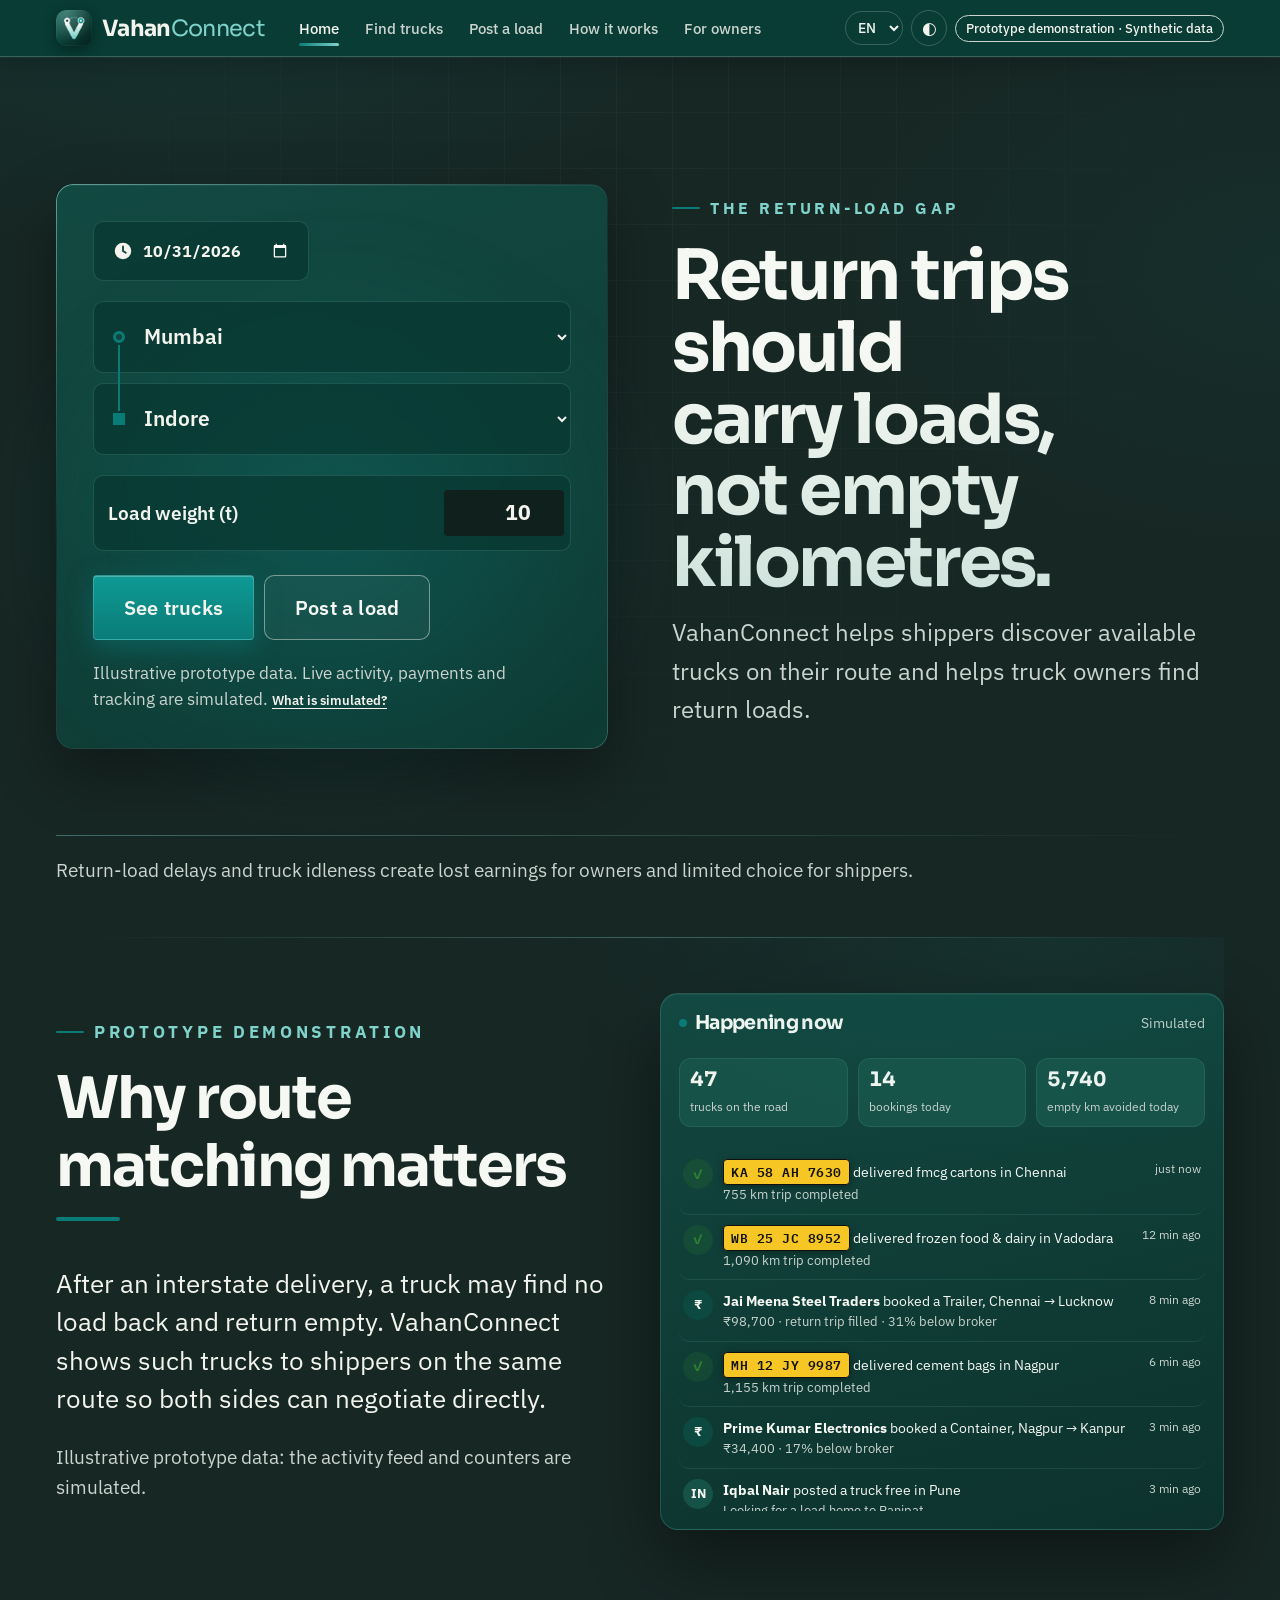
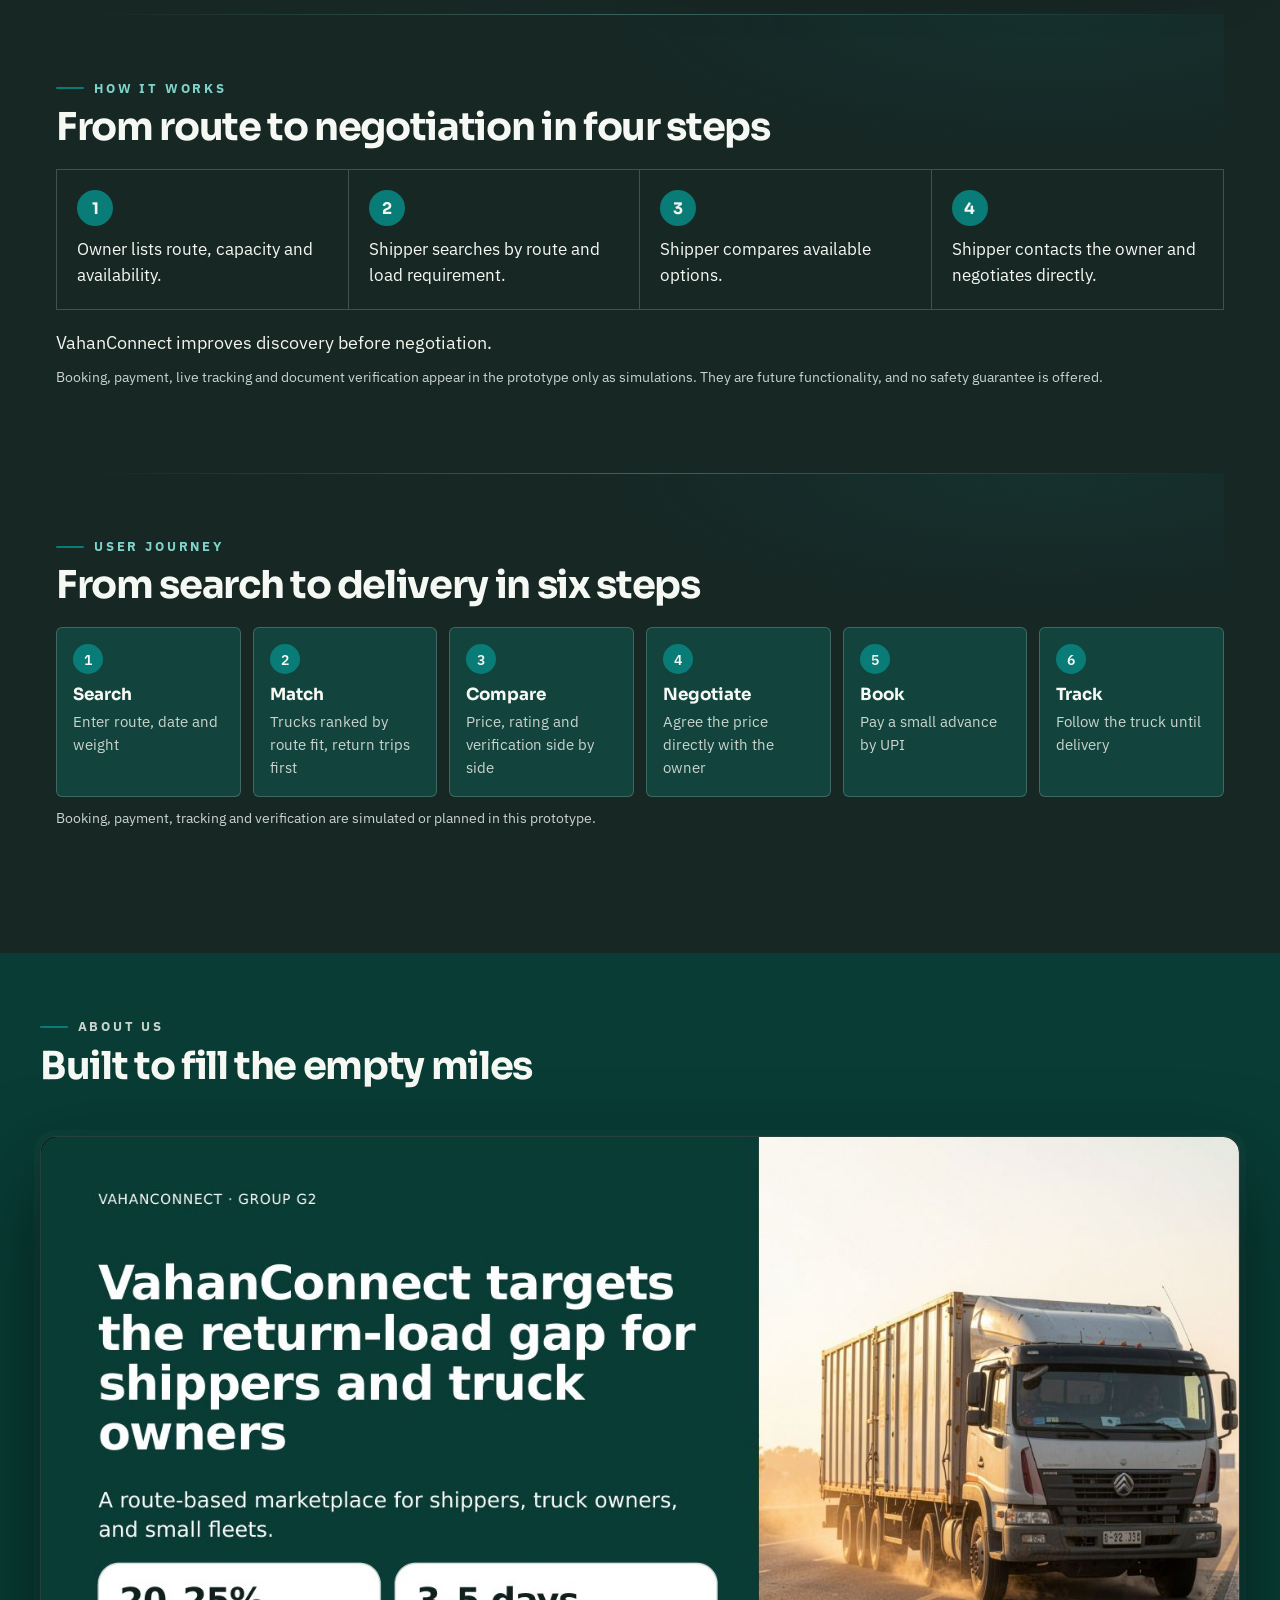
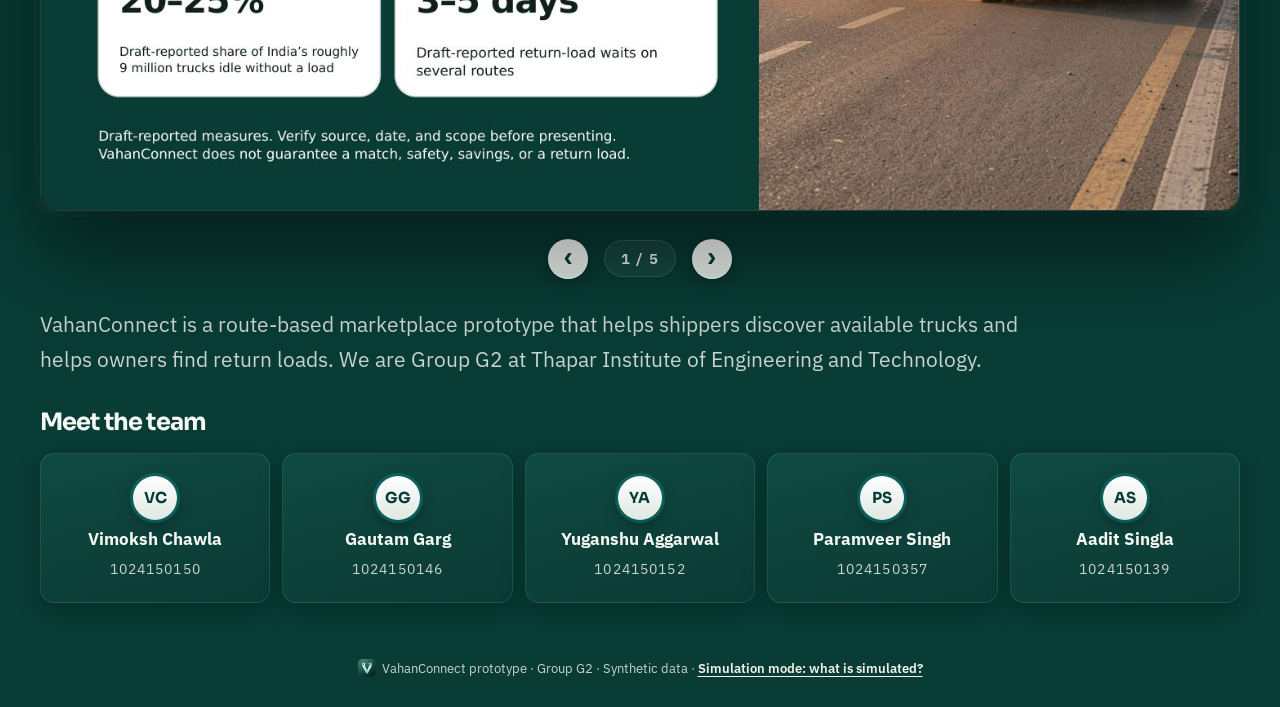
==== commit 6c08bb50: "New premium logo" ====
--- a/index.html
+++ b/index.html
@@ -9,6 +9,7 @@
 <link rel="preconnect" href="https://fonts.googleapis.com">
 <link rel="preconnect" href="https://fonts.gstatic.com" crossorigin>
 <link rel="stylesheet" href="https://fonts.googleapis.com/css2?family=Sora:wght@700&family=IBM+Plex+Sans:wght@400;500;600&family=IBM+Plex+Mono:wght@500;600&display=swap">
+<link rel="icon" type="image/svg+xml" href="assets/icon.svg">
 <link rel="icon" type="image/png" sizes="32x32" href="assets/icon-32.png">
 <link rel="icon" type="image/png" sizes="192x192" href="assets/icon-192.png">
 <link rel="apple-touch-icon" href="assets/icon-180.png">
--- a/styles.css
+++ b/styles.css
@@ -772,3 +772,98 @@
 .hero{display:grid;grid-template-columns:minmax(0,1fr) minmax(0,1fr);gap:48px;align-items:center;max-width:none}
 .hero .u-form{order:-1}.hero .evid{grid-column:1/-1}.hero-txt{display:flex;flex-direction:column;gap:14px}
 @media(max-width:860px){.hero{grid-template-columns:1fr;gap:20px}.hero .u-form{order:0}}
+@media(min-width:861px){
+.hero{min-height:calc(100svh - 76px);grid-template-rows:1fr auto;padding:20px 0 24px;gap:0 64px}
+.hero .u-form{padding:36px;gap:20px;font-size:1.2rem}
+.hero .u-pill{padding:12px 18px;font-size:1.15rem}
+.hero .u-where .u-field select{font-size:1.3rem;height:72px;padding-block:0;line-height:1.2}.hero .u-dot{top:30px}.hero .u-sq{bottom:30px}.hero .u-line{top:44px;bottom:44px}
+.hero .u-weight{padding-block:14px}.hero .u-weight label{font-size:1.2rem}.hero .u-weight input{font-size:1.3rem;padding:14px 18px}
+.hero .u-cta,.hero .u-actions .btn{font-size:1.25rem;padding:18px 30px}
+.hero-h{font-size:clamp(2.8rem,5.4vw,5rem)}.hero-sub{font-size:1.5rem}
+.hero .eyebrow{font-size:1rem}.hero .sim-note{font-size:1.05rem}.hero .evid{font-size:1.2rem;padding-top:20px}}
+@media(min-width:861px){.u-why .eyebrow{font-size:1.05rem}.u-why .sh{font-size:clamp(2.6rem,4.6vw,4rem);margin-bottom:12px}.u-why .lead{font-size:1.6rem;line-height:1.5}.u-why .note{font-size:1.2rem}}
+
+/* ===== Visual polish (colors unchanged) ===== */
+html{scroll-behavior:smooth}
+body{-webkit-font-smoothing:antialiased;text-rendering:optimizeLegibility}
+::selection{background:#0A7C78;color:#F2F4ED}
+.topbar{backdrop-filter:blur(10px);box-shadow:0 1px 0 rgba(255,255,255,.04),0 8px 24px rgba(0,0,0,.18)}
+.btn,.u-form select,.u-form input,.panel,.team-h li,.deck,.dk-btn{transition:transform .18s ease,box-shadow .18s ease,filter .18s ease,border-color .18s ease,background-color .18s ease}
+.btn{border-radius:10px;letter-spacing:.01em}
+.btn:hover{transform:translateY(-2px);box-shadow:0 8px 20px rgba(0,0,0,.28)}.btn:active{transform:translateY(0);box-shadow:none}
+.hero .u-cta{box-shadow:0 6px 18px rgba(10,124,120,.45)}.hero .u-cta:hover{box-shadow:0 10px 26px rgba(10,124,120,.6)}
+.hero .u-form{border-radius:16px;box-shadow:0 24px 60px rgba(0,0,0,.35),inset 0 1px 0 rgba(255,255,255,.05)}
+.hero .u-pill,.hero .u-weight,.hero .u-where .u-field select{border-radius:10px}
+.hero .u-where .u-field select:hover,.hero .u-weight:hover{border-color:#0A7C78}
+.hero .u-where .u-field select:focus,.hero .u-weight input:focus{outline:none;border-color:#0A7C78;box-shadow:0 0 0 3px rgba(10,124,120,.35)}
+.hero-h{background:linear-gradient(180deg,#F6F8F3 30%,#cfe3dc);-webkit-background-clip:text;background-clip:text;-webkit-text-fill-color:transparent}
+:root[data-theme="light"] .hero-h{background:none;-webkit-text-fill-color:currentColor}
+.eyebrow{display:inline-flex;align-items:center;gap:10px}
+.eyebrow::before{content:"";width:28px;height:2px;background:#0A7C78;border-radius:2px}
+.view-head .eyebrow::before,.panel .eyebrow::before{display:none}
+.band{position:relative}
+.band::before{content:"";position:absolute;inset:0;pointer-events:none;background:radial-gradient(60% 50% at 85% 0%,rgba(10,124,120,.12),transparent 70%)}
+.panel{border-radius:14px;box-shadow:0 10px 30px rgba(0,0,0,.22)}
+.panel:hover{box-shadow:0 14px 36px rgba(0,0,0,.3)}
+.u-why .sh::after{content:"";display:block;width:64px;height:4px;margin-top:16px;background:#0A7C78;border-radius:4px}
+.about-band .ab-in{max-width:1200px;margin-inline:auto}
+.deck{border-radius:16px;border:1px solid rgba(246,248,243,.35);box-shadow:0 24px 60px rgba(0,0,0,.4)}
+.dk-bar .dk-btn{box-shadow:0 4px 14px rgba(0,0,0,.3)}.dk-bar .dk-btn:hover{transform:scale(1.08);background:#fff}
+.dk-bar .dk-count{font-weight:600;letter-spacing:.06em;min-width:64px;text-align:center}
+.team-h li{border:1px solid rgba(246,248,243,.08);border-radius:14px;padding:22px 10px}
+.team-h li:hover{transform:translateY(-4px);box-shadow:0 14px 30px rgba(0,0,0,.35);border-color:#0A7C78}
+.tm-av{box-shadow:0 0 0 4px rgba(10,124,120,.35)}
+.team-h b{font-size:1.05rem}
+.mt{font-size:1.5rem;margin-bottom:16px}
+img{border-radius:inherit}
+a:focus-visible,button:focus-visible,select:focus-visible,input:focus-visible{outline:2px solid #0A7C78;outline-offset:2px}
+@keyframes rise{from{opacity:0;transform:translateY(14px)}to{opacity:1;transform:none}}
+.hero-txt,.hero .u-form,.u-why,.about-band .ab-in{animation:rise .7s ease both}
+.hero .u-form{animation-delay:.08s}
+@media(prefers-reduced-motion:reduce){*{animation:none!important;transition:none!important;scroll-behavior:auto!important}}
+
+/* ===== Premium pass (same palette) ===== */
+body{background-image:radial-gradient(900px 500px at 15% -5%,rgba(10,124,120,.16),transparent 60%),radial-gradient(800px 500px at 100% 30%,rgba(10,124,120,.09),transparent 60%);background-attachment:fixed}
+body::after{content:"";position:fixed;inset:0;pointer-events:none;z-index:0;opacity:.035;background-image:linear-gradient(#fff 1px,transparent 1px),linear-gradient(90deg,#fff 1px,transparent 1px);background-size:56px 56px;mask-image:radial-gradient(ellipse at 50% 20%,#000,transparent 75%);-webkit-mask-image:radial-gradient(ellipse at 50% 20%,#000,transparent 75%)}
+main,.view,.band,.about-band,footer{position:relative;z-index:1}
+h1,h2,h3,.hero-h,.sh{letter-spacing:-.035em}
+.hero-h{line-height:1.04}.hero-sub{line-height:1.6;color:#C9D4CE}
+.eyebrow{letter-spacing:.22em;color:#7fd3cb;font-weight:700}
+/* hero form: glass + gradient border + glow */
+.hero .u-form{position:relative;background:linear-gradient(160deg,rgba(18,76,68,.92),rgba(14,60,54,.92));border:1px solid transparent;background-clip:padding-box;backdrop-filter:blur(12px)}
+.hero .u-form::before{content:"";position:absolute;inset:-1px;border-radius:17px;padding:1px;background:linear-gradient(150deg,rgba(127,211,203,.7),rgba(10,124,120,.1) 40%,rgba(127,211,203,.35));-webkit-mask:linear-gradient(#000 0 0) content-box,linear-gradient(#000 0 0);-webkit-mask-composite:xor;mask-composite:exclude;pointer-events:none}
+.hero .u-form::after{content:"";position:absolute;z-index:-1;inset:10% -8% -10% -8%;background:radial-gradient(closest-side,rgba(10,124,120,.35),transparent);filter:blur(30px)}
+.hero .u-pill,.hero .u-weight,.hero .u-where .u-field select{background:rgba(8,56,50,.75);border-color:rgba(127,211,203,.18)}
+.hero .u-cta{background:linear-gradient(180deg,#0e9a95,#0A7C78);border:1px solid rgba(255,255,255,.18);box-shadow:0 8px 24px rgba(10,124,120,.5),inset 0 1px 0 rgba(255,255,255,.25)}
+.hero .u-actions .btn.ghost{background:rgba(255,255,255,.04);border-color:rgba(242,244,237,.45)}.hero .u-actions .btn.ghost:hover{background:rgba(255,255,255,.1)}
+/* nav */
+.tabs button{position:relative;transition:color .2s}
+.tabs button[aria-current="page"]{box-shadow:none}
+.tabs button[aria-current="page"]::after{content:"";position:absolute;left:12px;right:12px;bottom:0;height:3px;border-radius:3px;background:linear-gradient(90deg,#0A7C78,#7fd3cb)}
+/* live panel */
+.live-panel{background:linear-gradient(165deg,rgba(18,76,68,.9),rgba(12,52,46,.9));border:1px solid rgba(127,211,203,.2);border-radius:18px;box-shadow:0 30px 70px rgba(0,0,0,.4),inset 0 1px 0 rgba(255,255,255,.06)}
+.live-counters>*{border:1px solid rgba(127,211,203,.12);border-radius:12px;transition:transform .2s,border-color .2s}
+.live-counters>*:hover{transform:translateY(-3px);border-color:#0A7C78}
+.live-counters b,.live-counters strong{letter-spacing:-.02em}
+.feed li{border-radius:10px;transition:background .2s}.feed li:hover{background:rgba(255,255,255,.04)}
+.feed li{border-bottom-color:rgba(127,211,203,.12)}
+.plate,.feed [class*="plate"]{box-shadow:0 2px 8px rgba(0,0,0,.35)}
+/* hairlines */
+.band{border-top:0!important;border-bottom:0!important}
+.band::after{content:"";position:absolute;left:max(24px,calc(50% - 600px));right:max(24px,calc(50% - 600px));top:0;height:1px;background:linear-gradient(90deg,transparent,rgba(127,211,203,.35),transparent)}
+.hero .evid{border-top:0;position:relative}.hero .evid::before{content:"";position:absolute;left:0;right:0;top:0;height:1px;background:linear-gradient(90deg,rgba(127,211,203,.4),transparent)}
+/* about */
+.deck{background:#000;border:1px solid rgba(127,211,203,.3);box-shadow:0 40px 90px rgba(0,0,0,.5),0 0 0 6px rgba(255,255,255,.025)}
+.dk-bar .dk-btn{background:linear-gradient(180deg,#fff,#dfe8e3);border:1px solid rgba(255,255,255,.6)}
+.dk-bar .dk-count{background:rgba(255,255,255,.06);border:1px solid rgba(127,211,203,.2);border-radius:999px;padding:6px 16px;color:#F2F4ED}
+.about-band .ab-in>.lead{font-size:1.3rem;line-height:1.7;color:#C9D4CE;max-width:78ch}
+.team-h li{background:linear-gradient(165deg,#0f4a42,#0b3a34);border:1px solid rgba(127,211,203,.14);box-shadow:0 8px 24px rgba(0,0,0,.25)}
+.team-h li:hover{border-color:rgba(127,211,203,.6)}
+.tm-av{background:linear-gradient(180deg,#fff,#dfe8e3);box-shadow:0 0 0 3px rgba(10,124,120,.55),0 6px 16px rgba(0,0,0,.35)}
+.team-h small{letter-spacing:.08em;font-variant-numeric:tabular-nums}
+/* scrollbar */
+*{scrollbar-width:thin;scrollbar-color:#0A7C78 transparent}
+::-webkit-scrollbar{width:10px;height:10px}::-webkit-scrollbar-thumb{background:#0A7C78;border-radius:10px;border:2px solid transparent;background-clip:padding-box}
+:root[data-theme="light"] body::after{display:none}
+.brand img{border-radius:10px;box-shadow:0 4px 14px rgba(0,0,0,.35);transition:transform .25s}.brand:hover img{transform:rotate(-4deg) scale(1.06)}
+.brand-name{letter-spacing:-.03em}.brand-name .bn-b{font-weight:400;color:#7fd3cb}
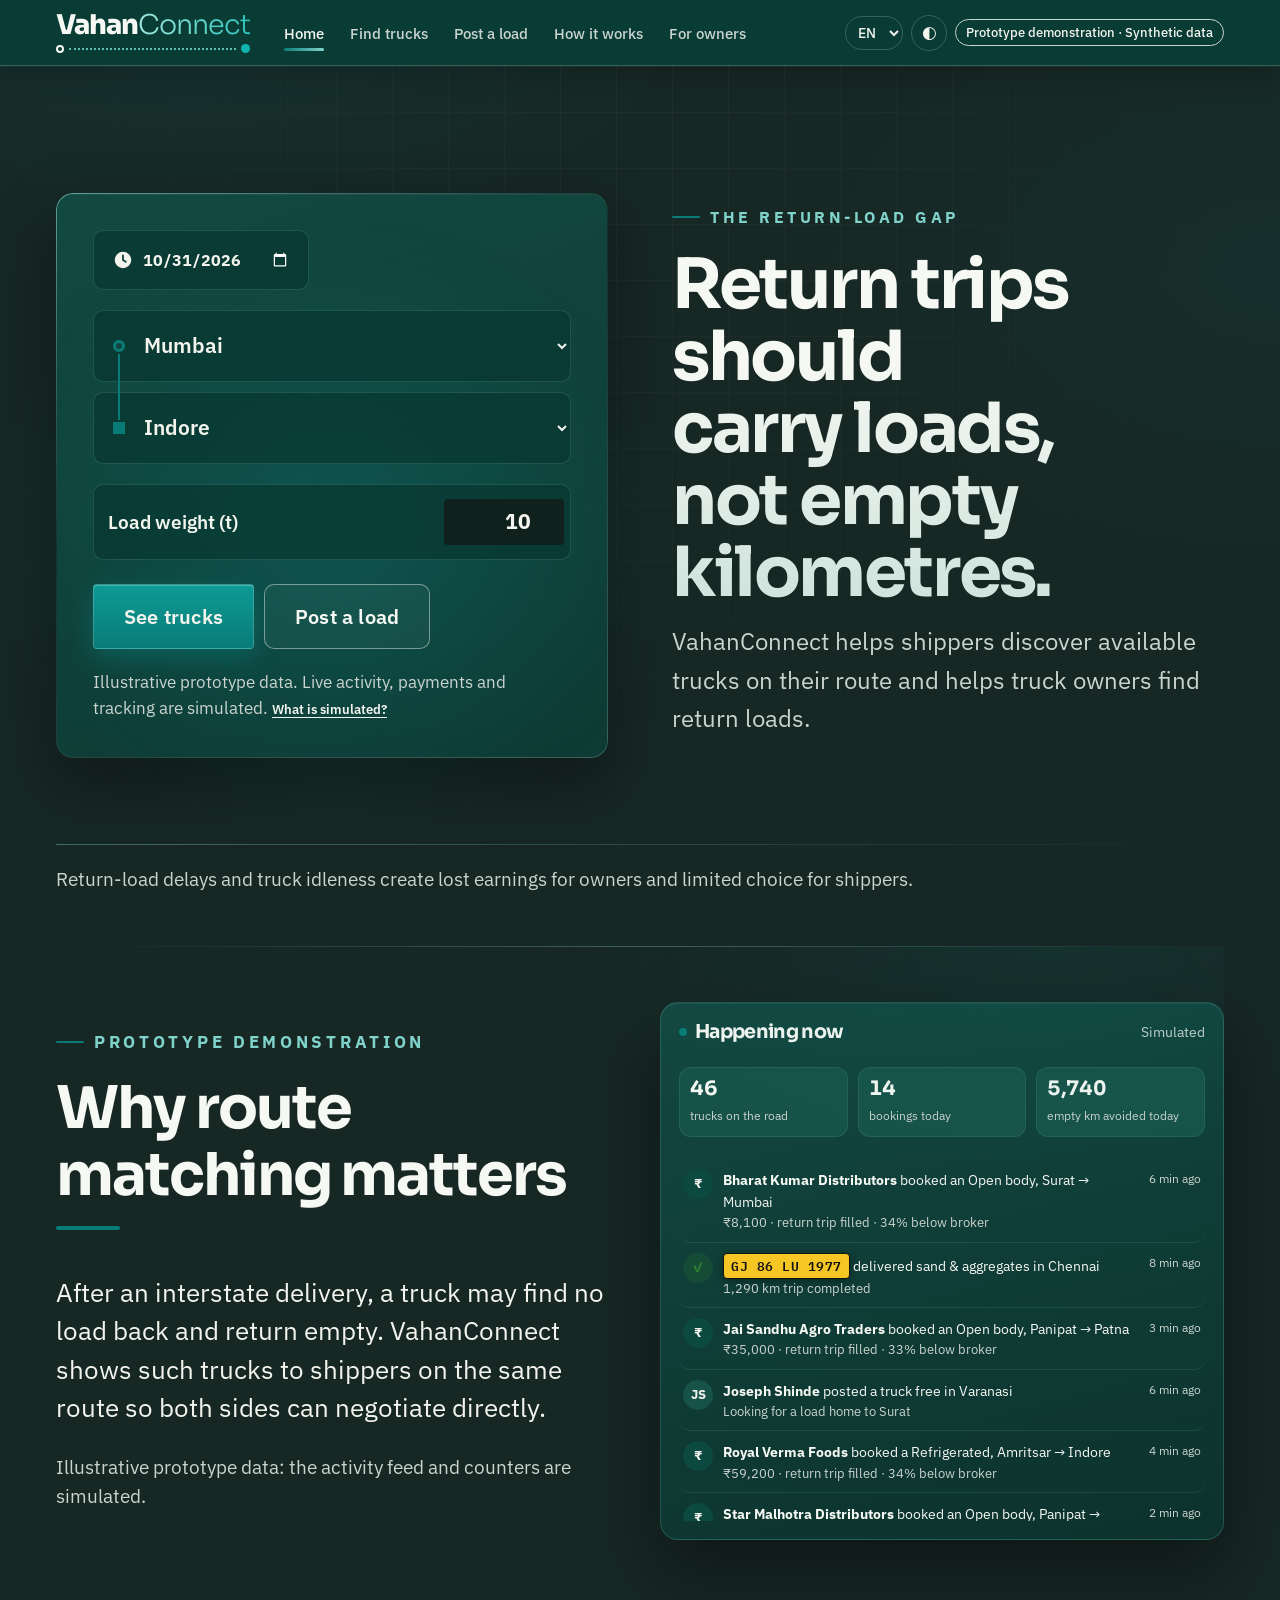
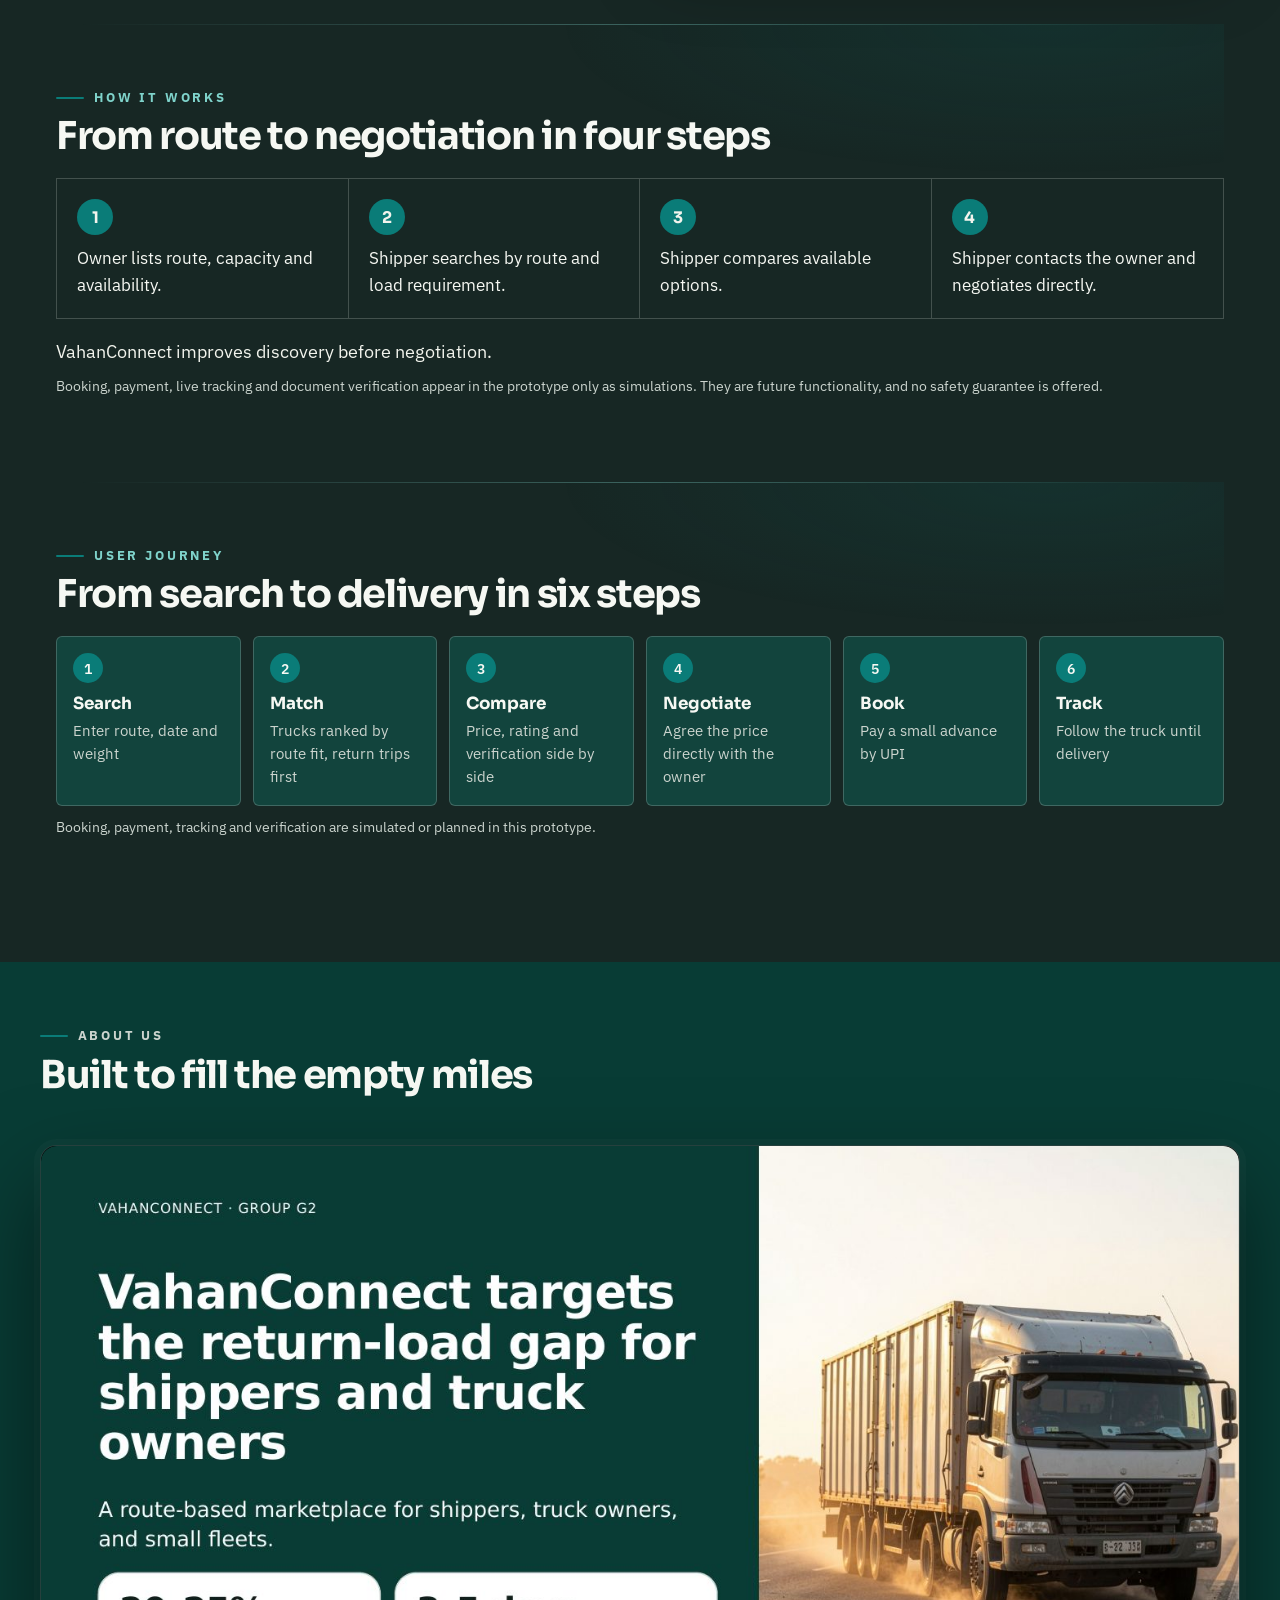
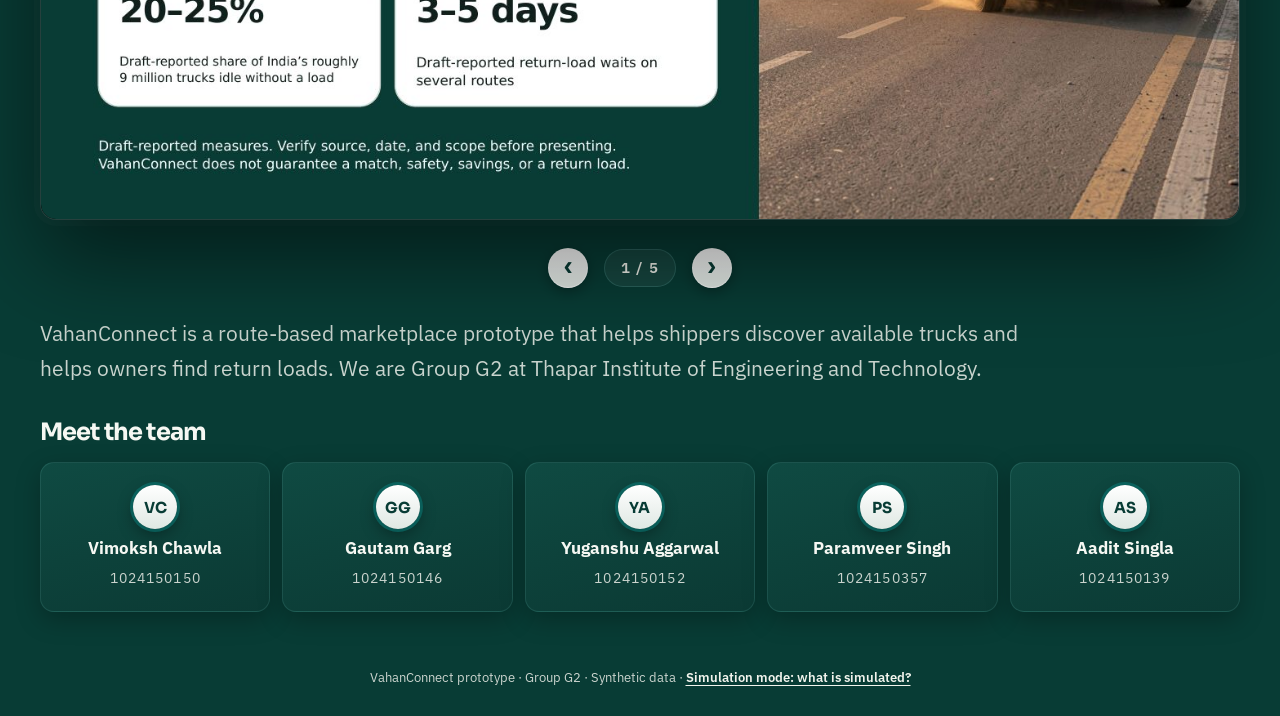
==== commit 59713d00: "Wordmark logo in header" ====
--- a/index.html
+++ b/index.html
@@ -20,8 +20,8 @@
 <header class="topbar">
   <div class="topbar-inner">
     <a class="brand" href="#home" aria-label="VahanConnect home">
-      <img src="assets/icon-192.png" alt="" width="36" height="36">
       <span class="brand-name"><span class="bn-a">Vahan</span><span class="bn-b">Connect</span></span>
+      <span class="bn-route" aria-hidden="true"><i class="r"></i><b></b><i class="f"></i></span>
     </a>
     <nav class="tabs" aria-label="Sections">
       <button data-view="home" id="tab-home" data-i18n="nav.home">Home</button>
@@ -277,7 +277,7 @@
 </div>
 <div id="toasts" class="toasts" aria-live="polite"></div>
 
-<footer class="foot"><img src="assets/icon-64.png" alt="">VahanConnect prototype · Group G2 · Synthetic data · <button type="button" class="linkbtn" data-sim-open>Simulation mode: what is simulated?</button></footer>
+<footer class="foot">VahanConnect prototype · Group G2 · Synthetic data · <button type="button" class="linkbtn" data-sim-open>Simulation mode: what is simulated?</button></footer>
 <script src="i18n.js"></script>
 <script src="logic.js"></script>
 <script src="app.js"></script>
--- a/styles.css
+++ b/styles.css
@@ -866,4 +866,20 @@
 ::-webkit-scrollbar{width:10px;height:10px}::-webkit-scrollbar-thumb{background:#0A7C78;border-radius:10px;border:2px solid transparent;background-clip:padding-box}
 :root[data-theme="light"] body::after{display:none}
 .brand img{border-radius:10px;box-shadow:0 4px 14px rgba(0,0,0,.35);transition:transform .25s}.brand:hover img{transform:rotate(-4deg) scale(1.06)}
-.brand-name{letter-spacing:-.03em}.brand-name .bn-b{font-weight:400;color:#7fd3cb}
+.brand-name{letter-spacing:-.03em}.brand-name .bn-b{font-weight:400;color:#3EE0D0}
+.brand img{width:42px;height:42px;box-shadow:0 0 0 1px rgba(255,255,255,.25),0 6px 20px rgba(62,224,208,.35)}
+
+/* ===== Wordmark logo (site font) ===== */
+.brand{flex-direction:column;align-items:stretch;gap:5px;padding:2px 0}
+.brand-name{font-family:var(--f-display);font-size:1.7rem;line-height:1;letter-spacing:-.035em;white-space:nowrap}
+.brand-name .bn-a{font-weight:900;color:#F6F8F3}
+.brand-name .bn-b{font-weight:300;background:linear-gradient(90deg,#9FE6DE,#2FC4BA);-webkit-background-clip:text;background-clip:text;-webkit-text-fill-color:transparent;color:transparent}
+.bn-route{display:flex;align-items:center;gap:5px;height:9px}
+.bn-route .r{width:8px;height:8px;border-radius:50%;border:2px solid #F6F8F3;box-sizing:border-box;flex:none}
+.bn-route b{flex:1;height:0;border-top:2px dotted #5fd0c6;opacity:.9}
+.bn-route .f{width:9px;height:9px;border-radius:50%;background:#12B5AE;flex:none}
+.brand:hover .bn-route b{border-top-color:#9FE6DE}
+:root[data-theme="light"] .topbar .bn-a{color:#0B3D36}
+:root[data-theme="light"] .topbar .bn-b{background:linear-gradient(90deg,#12A39B,#0A7C78);-webkit-background-clip:text;background-clip:text}
+:root[data-theme="light"] .topbar .bn-route .r{border-color:#0B3D36}
+@media(max-width:860px){.brand-name{font-size:1.3rem}}
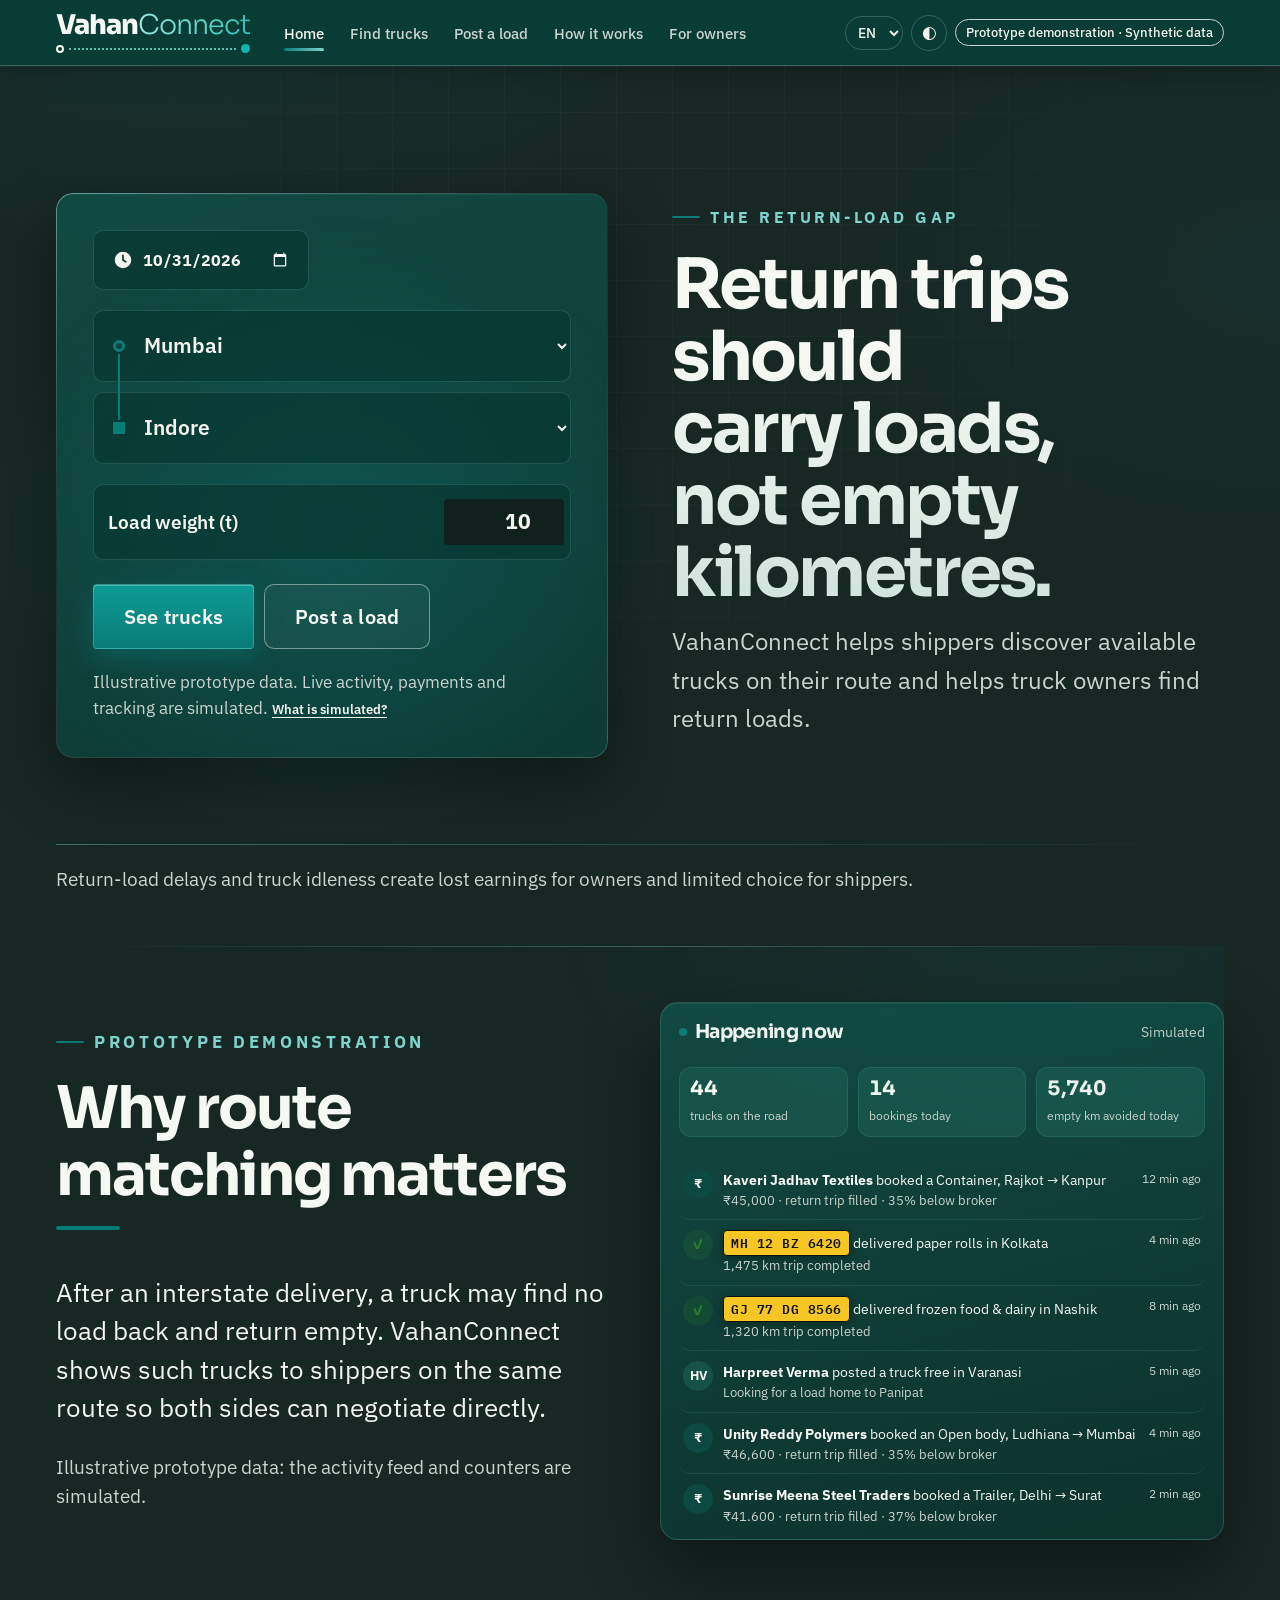
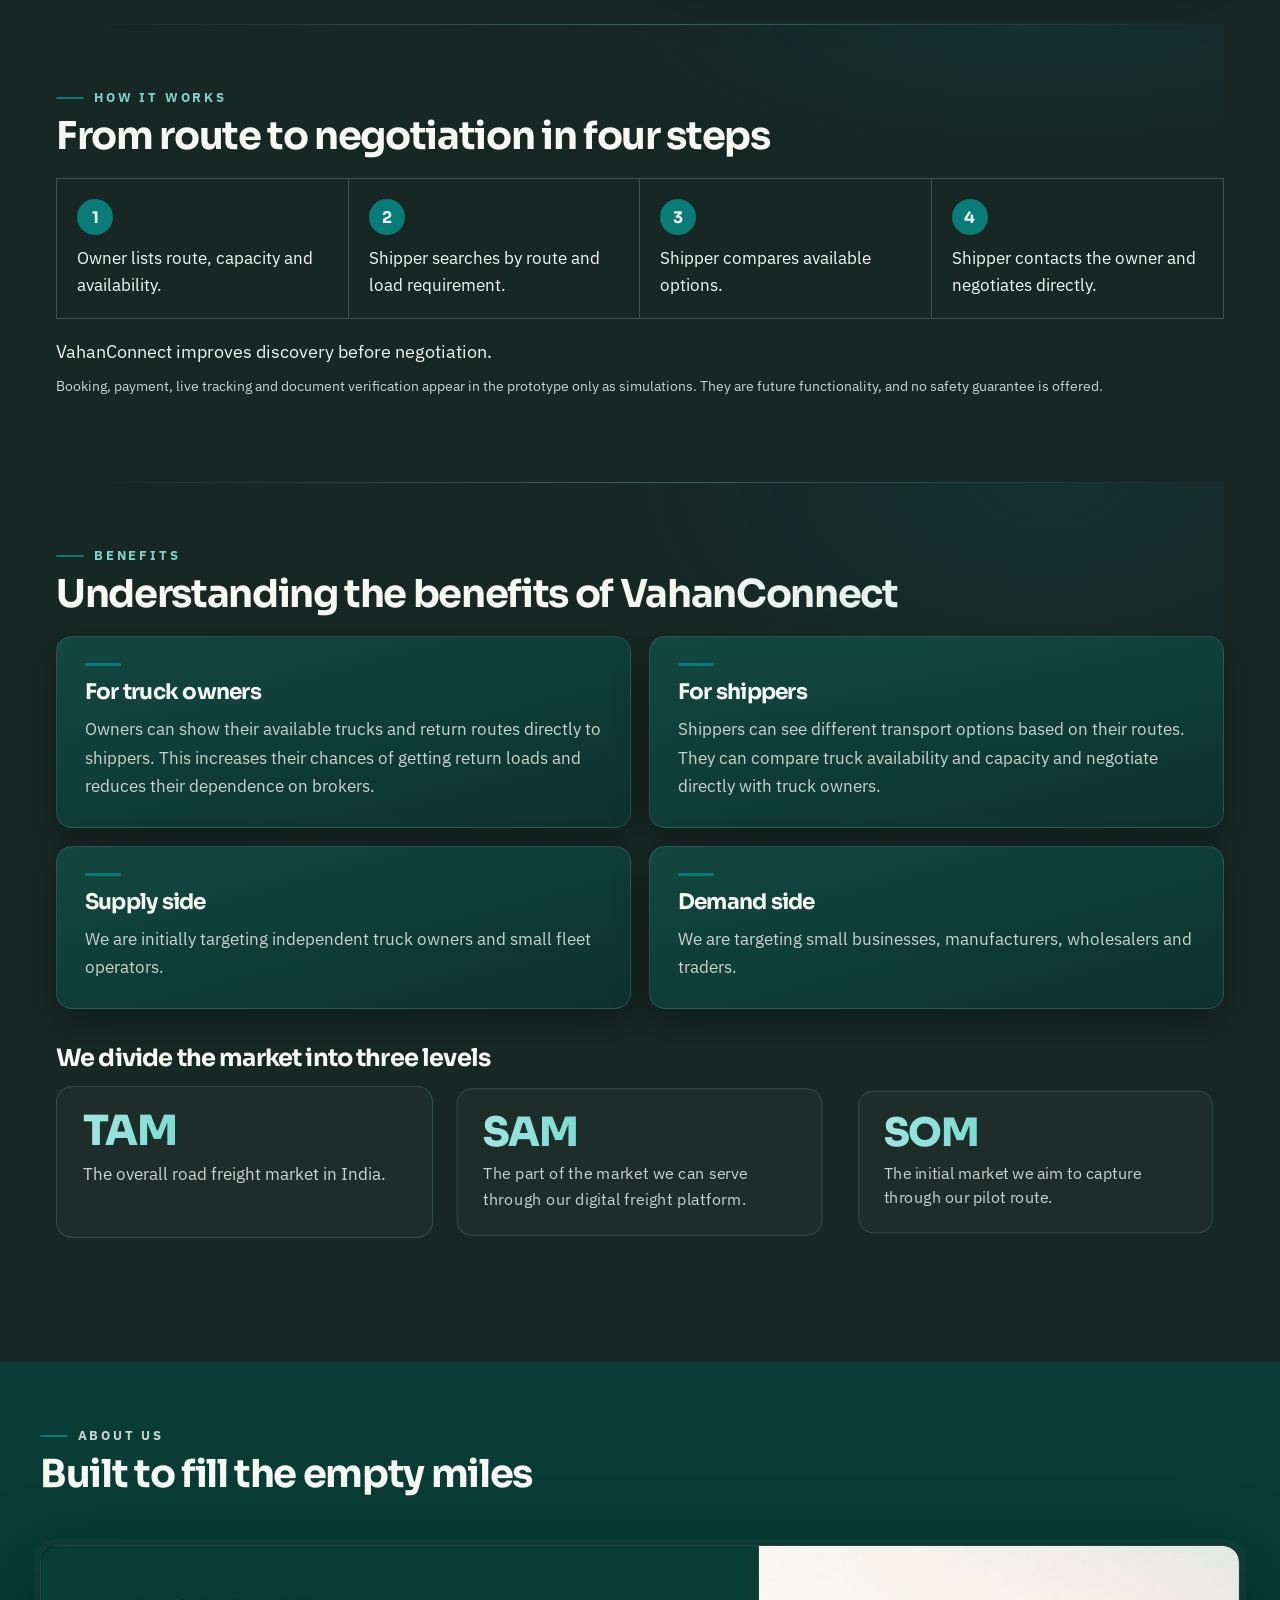
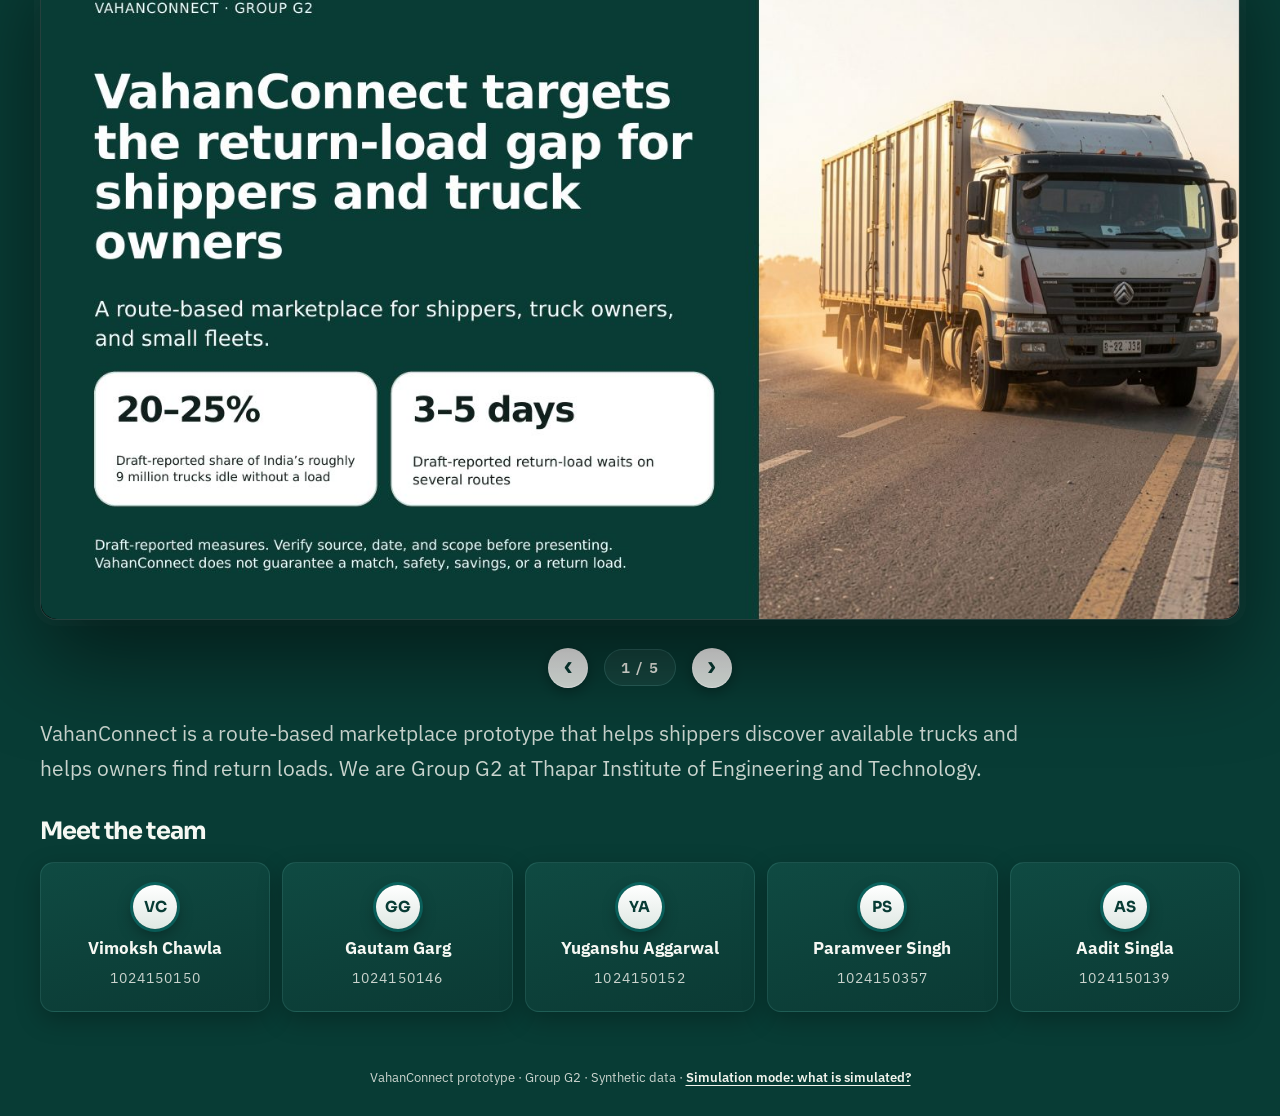
==== commit 89189dae: "New slides; benefits section per script" ====
--- a/index.html
+++ b/index.html
@@ -77,15 +77,17 @@
       <p class="lead">VahanConnect improves discovery before negotiation.</p>
       <p class="note">Booking, payment, live tracking and document verification appear in the prototype only as simulations. They are future functionality, and no safety guarantee is offered.</p></section>
 
-    <section class="band" id="journey"><p class="eyebrow">User journey</p><h2 class="sh">From search to delivery in six steps</h2>
-      <ol class="journey">
-        <li><b>Search</b><span>Enter route, date and weight</span></li>
-        <li><b>Match</b><span>Trucks ranked by route fit, return trips first</span></li>
-        <li><b>Compare</b><span>Price, rating and verification side by side</span></li>
-        <li><b>Negotiate</b><span>Agree the price directly with the owner</span></li>
-        <li><b>Book</b><span>Pay a small advance by UPI</span></li>
-        <li><b>Track</b><span>Follow the truck until delivery</span></li>
-      </ol><p class="note">Booking, payment, tracking and verification are simulated or planned in this prototype.</p></section>
+    <section class="band" id="journey"><p class="eyebrow">Benefits</p><h2 class="sh">Understanding the benefits of VahanConnect</h2>
+      <div class="ben-grid">
+        <article class="ben"><h3>For truck owners</h3><p>Owners can show their available trucks and return routes directly to shippers. This increases their chances of getting return loads and reduces their dependence on brokers.</p></article>
+        <article class="ben"><h3>For shippers</h3><p>Shippers can see different transport options based on their routes. They can compare truck availability and capacity and negotiate directly with truck owners.</p></article>
+        <article class="ben"><h3>Supply side</h3><p>We are initially targeting independent truck owners and small fleet operators.</p></article>
+        <article class="ben"><h3>Demand side</h3><p>We are targeting small businesses, manufacturers, wholesalers and traders.</p></article></div>
+      <h3 class="mkt-h">We divide the market into three levels</h3>
+      <div class="mkt">
+        <article><b>TAM</b><span>The overall road freight market in India.</span></article>
+        <article><b>SAM</b><span>The part of the market we can serve through our digital freight platform.</span></article>
+        <article><b>SOM</b><span>The initial market we aim to capture through our pilot route.</span></article></div></section>
 
     <section class="about-band" id="about"><div class="ab-in">
       <div class="ab-left"><p class="eyebrow">About us</p><h2 class="sh">Built to fill the empty miles</h2>
--- a/styles.css
+++ b/styles.css
@@ -883,3 +883,17 @@
 :root[data-theme="light"] .topbar .bn-b{background:linear-gradient(90deg,#12A39B,#0A7C78);-webkit-background-clip:text;background-clip:text}
 :root[data-theme="light"] .topbar .bn-route .r{border-color:#0B3D36}
 @media(max-width:860px){.brand-name{font-size:1.3rem}}
+
+/* ===== Benefits section ===== */
+.ben-grid{display:grid;grid-template-columns:repeat(2,minmax(0,1fr));gap:18px;margin-top:8px}
+.ben{background:linear-gradient(165deg,rgba(18,76,68,.9),rgba(12,52,46,.9));border:1px solid rgba(127,211,203,.18);border-radius:16px;padding:26px 28px;box-shadow:0 14px 36px rgba(0,0,0,.25);transition:transform .2s,border-color .2s}
+.ben:hover{transform:translateY(-4px);border-color:#0A7C78}
+.ben h3{margin:0 0 10px;font-size:1.35rem;color:#F6F8F3}.ben h3::before{content:"";display:block;width:36px;height:3px;border-radius:3px;background:#0A7C78;margin-bottom:14px}
+.ben p{margin:0;color:#CBD4CE;font-size:1.08rem;line-height:1.65}
+.mkt-h{margin:36px 0 14px;font-size:1.5rem;color:#F6F8F3}
+.mkt{display:grid;grid-template-columns:repeat(3,minmax(0,1fr));gap:18px}
+.mkt article{position:relative;background:rgba(255,255,255,.03);border:1px solid rgba(127,211,203,.2);border-radius:16px;padding:24px 26px;display:flex;flex-direction:column;gap:8px}
+.mkt b{font:800 2.6rem/1 var(--f-display);letter-spacing:-.03em;background:linear-gradient(90deg,#9FE6DE,#2FC4BA);-webkit-background-clip:text;background-clip:text;-webkit-text-fill-color:transparent}
+.mkt span{color:#CBD4CE;font-size:1.05rem;line-height:1.55}
+.mkt article:nth-child(2){margin-inline:0;transform:scale(.97)}.mkt article:nth-child(3){transform:scale(.94)}
+@media(max-width:860px){.ben-grid,.mkt{grid-template-columns:1fr}.mkt article:nth-child(n){transform:none}}
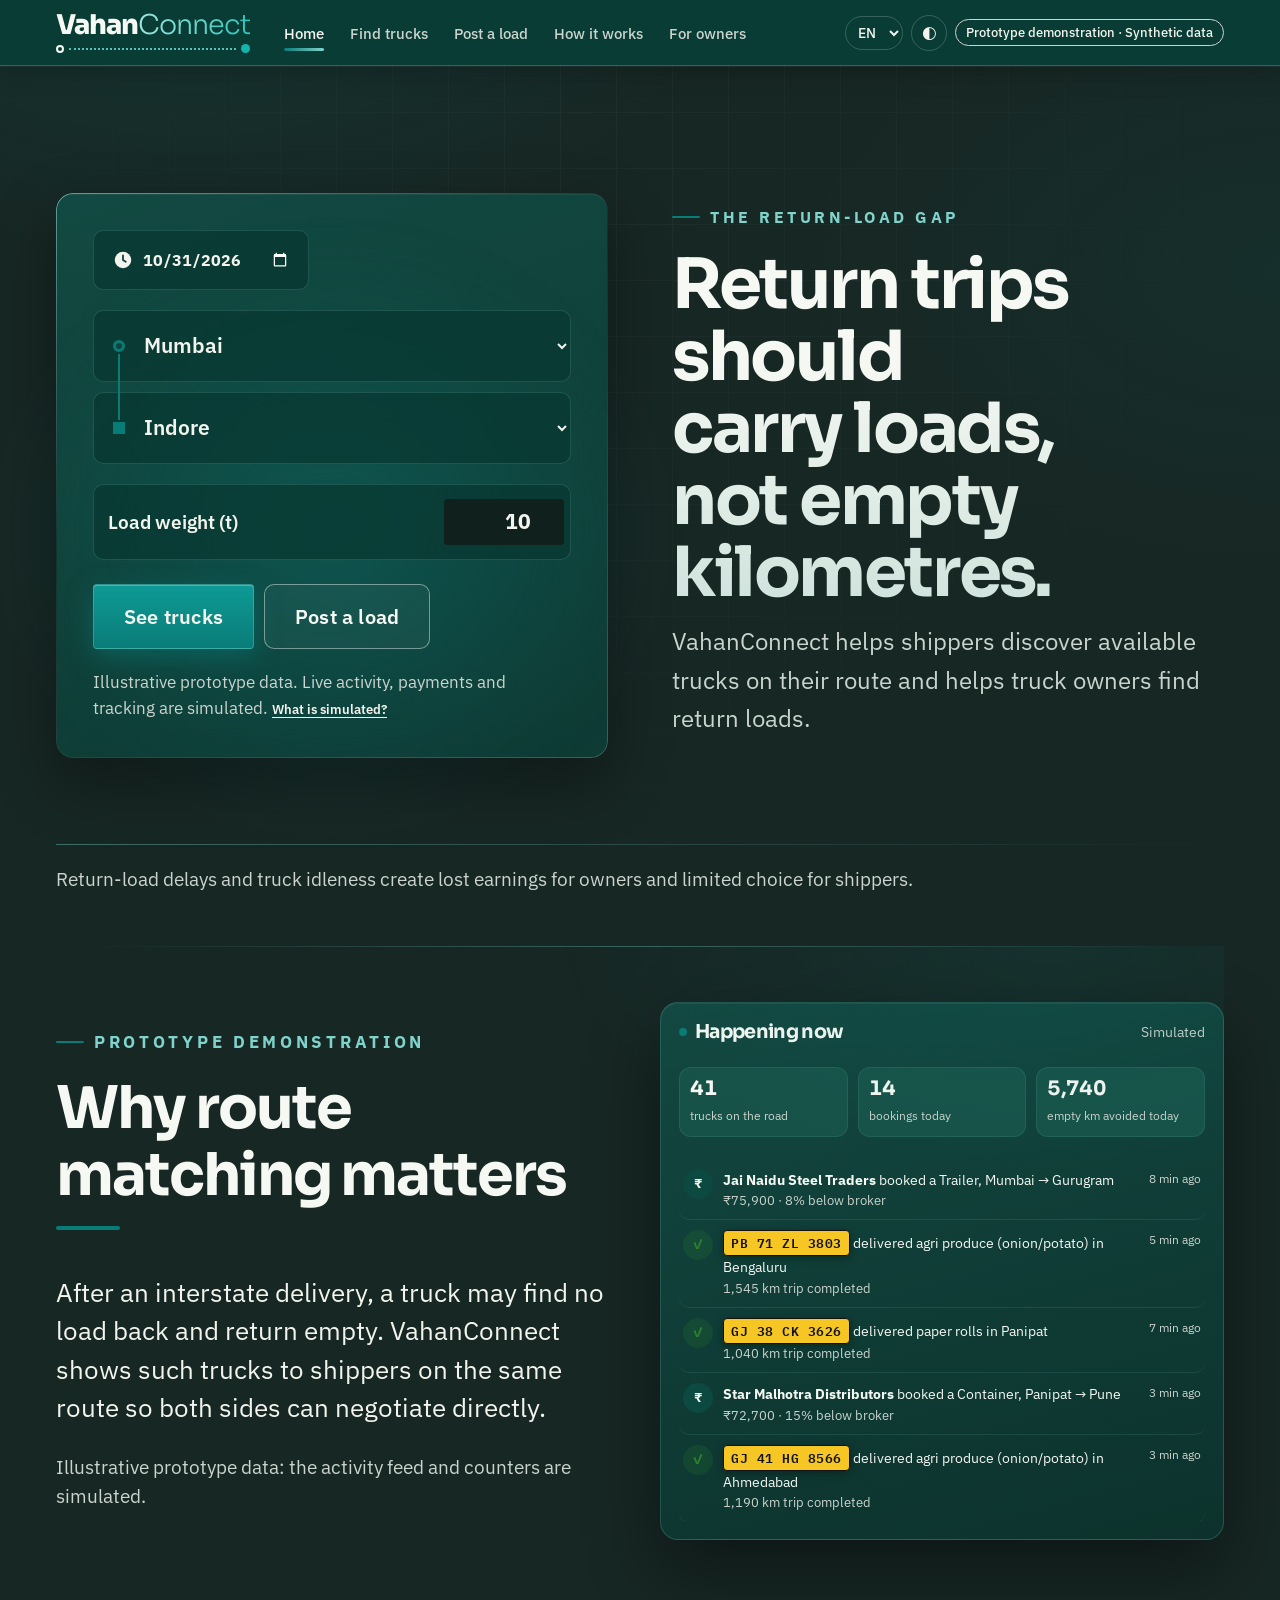
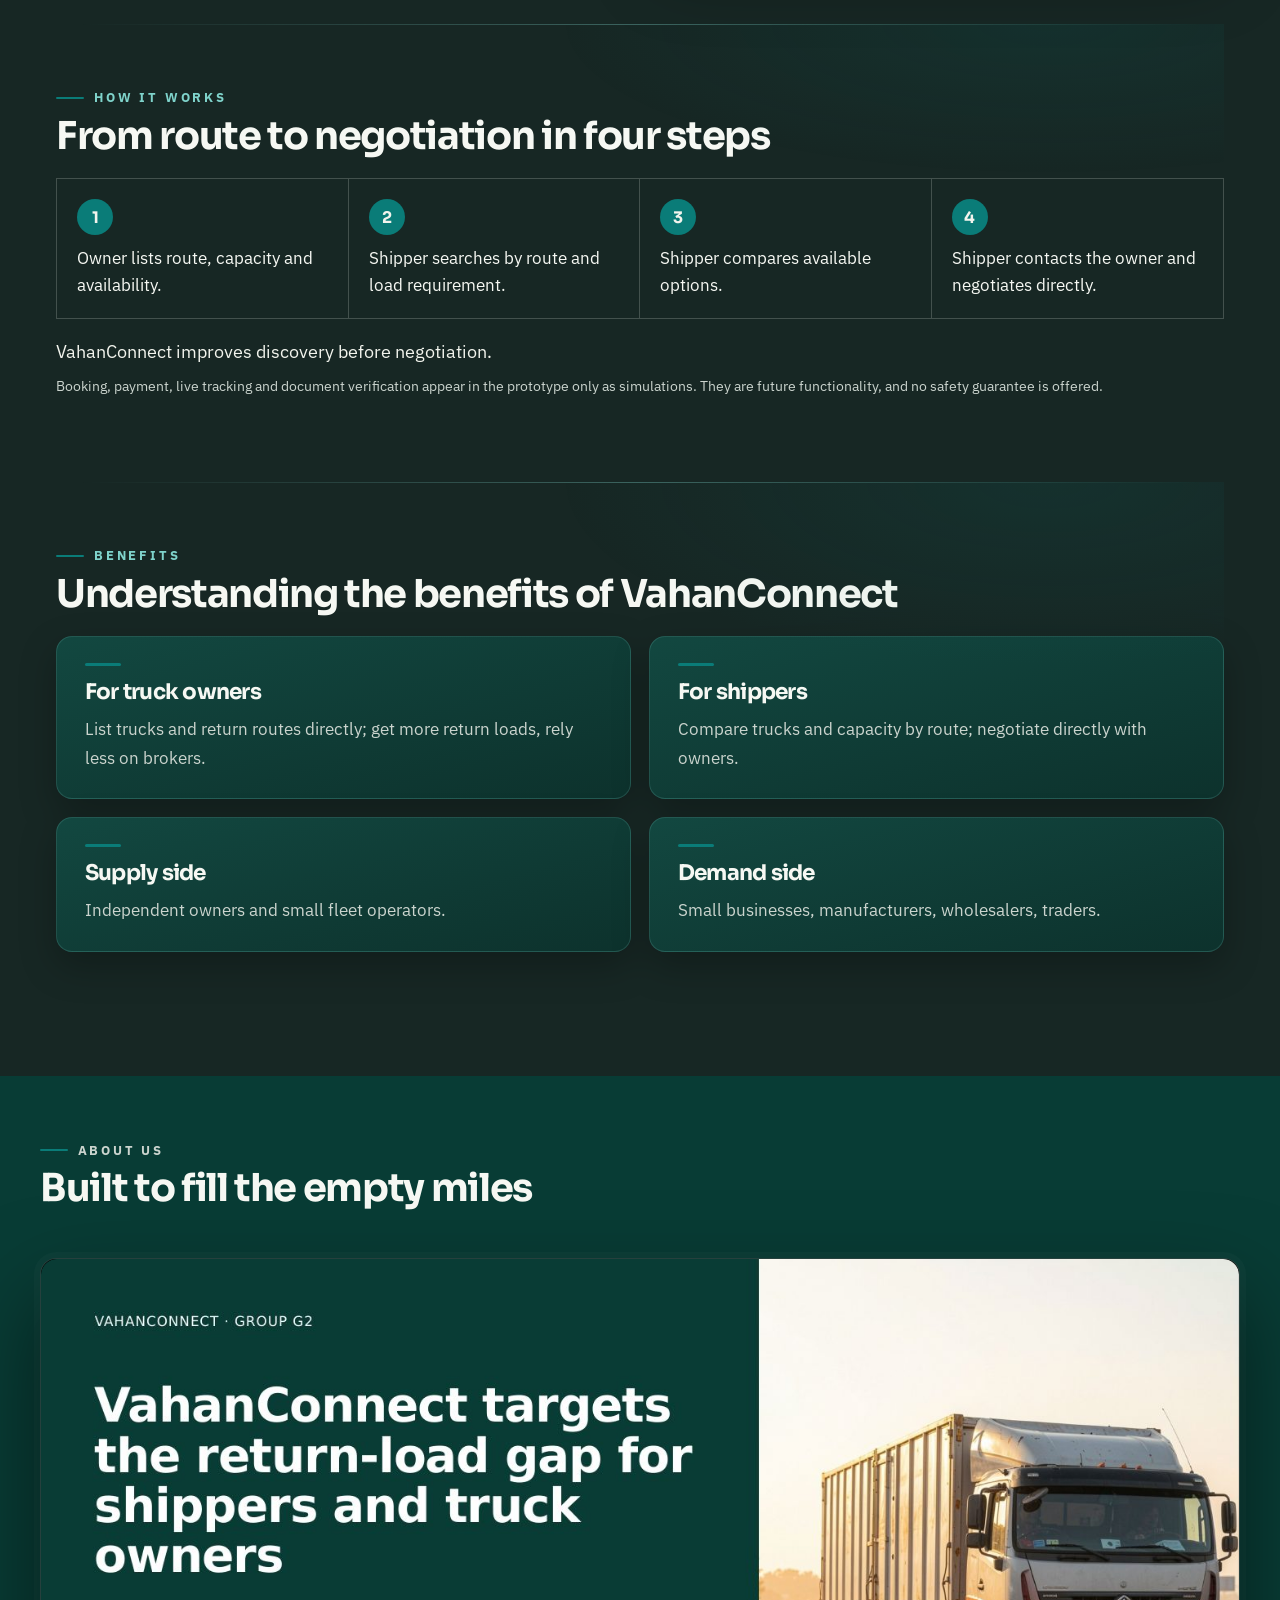
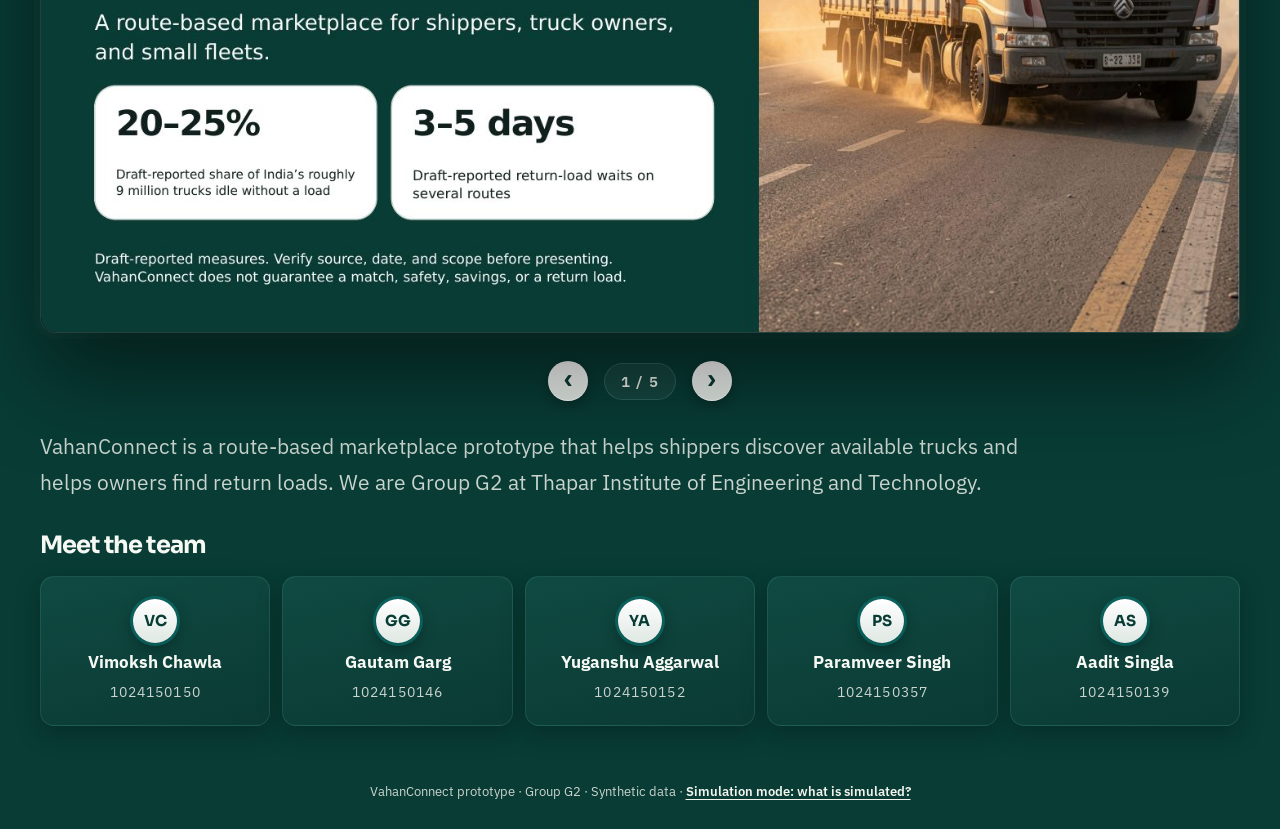
==== commit 5bafbf12: "Trim benefits section" ====
--- a/index.html
+++ b/index.html
@@ -79,15 +79,11 @@
 
     <section class="band" id="journey"><p class="eyebrow">Benefits</p><h2 class="sh">Understanding the benefits of VahanConnect</h2>
       <div class="ben-grid">
-        <article class="ben"><h3>For truck owners</h3><p>Owners can show their available trucks and return routes directly to shippers. This increases their chances of getting return loads and reduces their dependence on brokers.</p></article>
-        <article class="ben"><h3>For shippers</h3><p>Shippers can see different transport options based on their routes. They can compare truck availability and capacity and negotiate directly with truck owners.</p></article>
-        <article class="ben"><h3>Supply side</h3><p>We are initially targeting independent truck owners and small fleet operators.</p></article>
-        <article class="ben"><h3>Demand side</h3><p>We are targeting small businesses, manufacturers, wholesalers and traders.</p></article></div>
-      <h3 class="mkt-h">We divide the market into three levels</h3>
-      <div class="mkt">
-        <article><b>TAM</b><span>The overall road freight market in India.</span></article>
-        <article><b>SAM</b><span>The part of the market we can serve through our digital freight platform.</span></article>
-        <article><b>SOM</b><span>The initial market we aim to capture through our pilot route.</span></article></div></section>
+        <article class="ben"><h3>For truck owners</h3><p>List trucks and return routes directly; get more return loads, rely less on brokers.</p></article>
+        <article class="ben"><h3>For shippers</h3><p>Compare trucks and capacity by route; negotiate directly with owners.</p></article>
+        <article class="ben"><h3>Supply side</h3><p>Independent owners and small fleet operators.</p></article>
+        <article class="ben"><h3>Demand side</h3><p>Small businesses, manufacturers, wholesalers, traders.</p></article></div>
+    </section>
 
     <section class="about-band" id="about"><div class="ab-in">
       <div class="ab-left"><p class="eyebrow">About us</p><h2 class="sh">Built to fill the empty miles</h2>
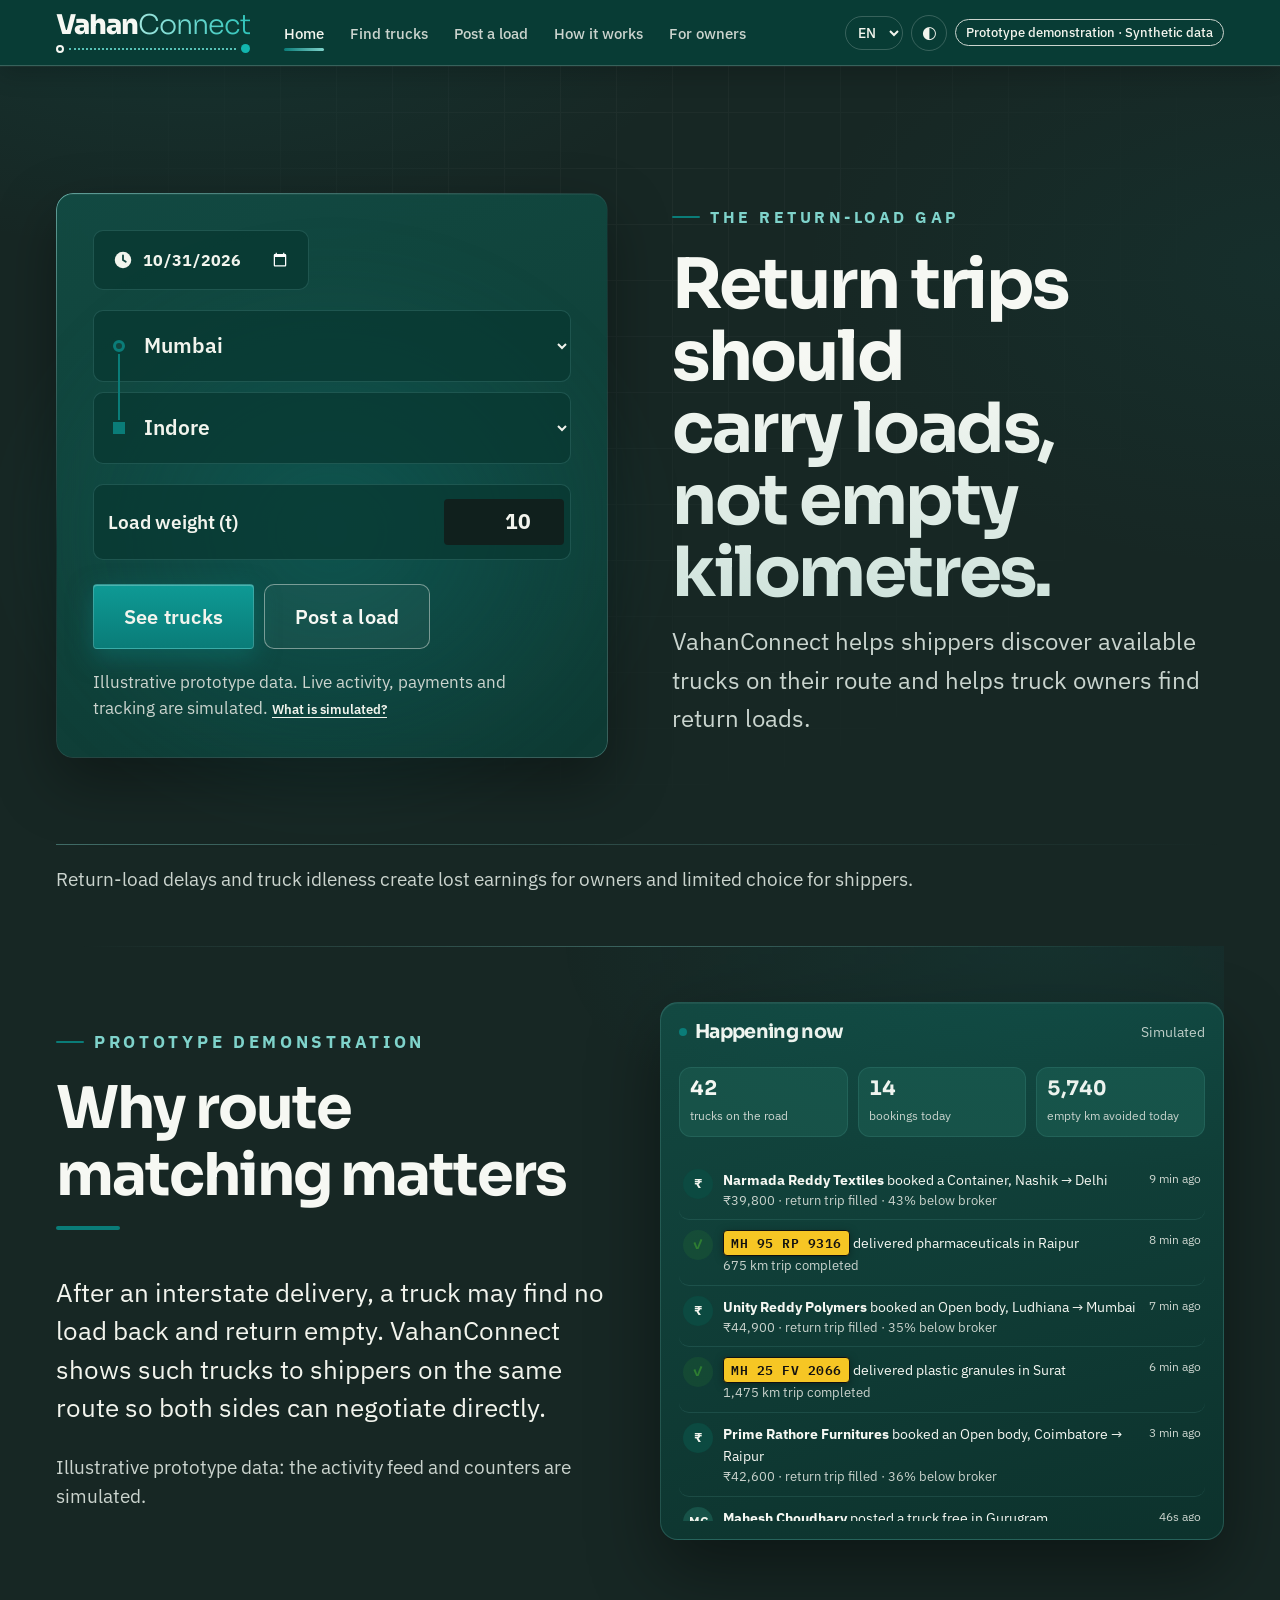
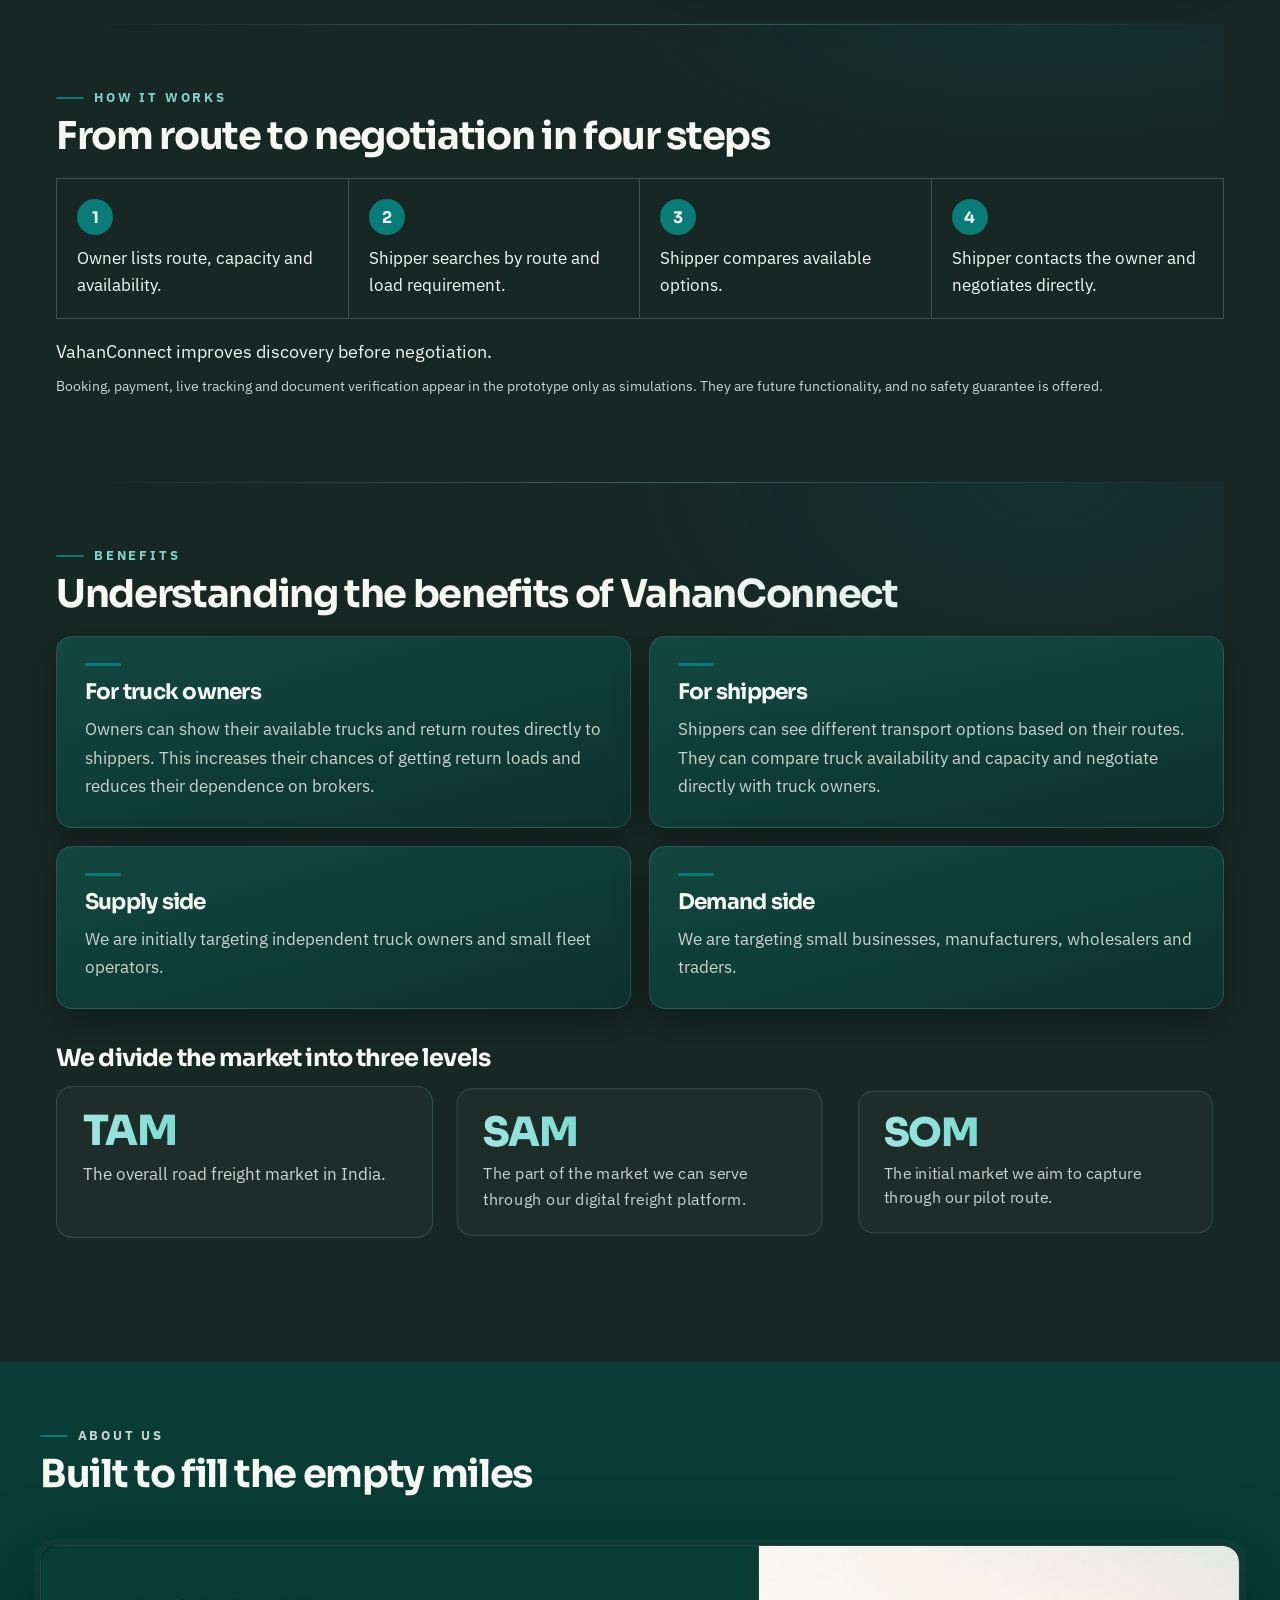
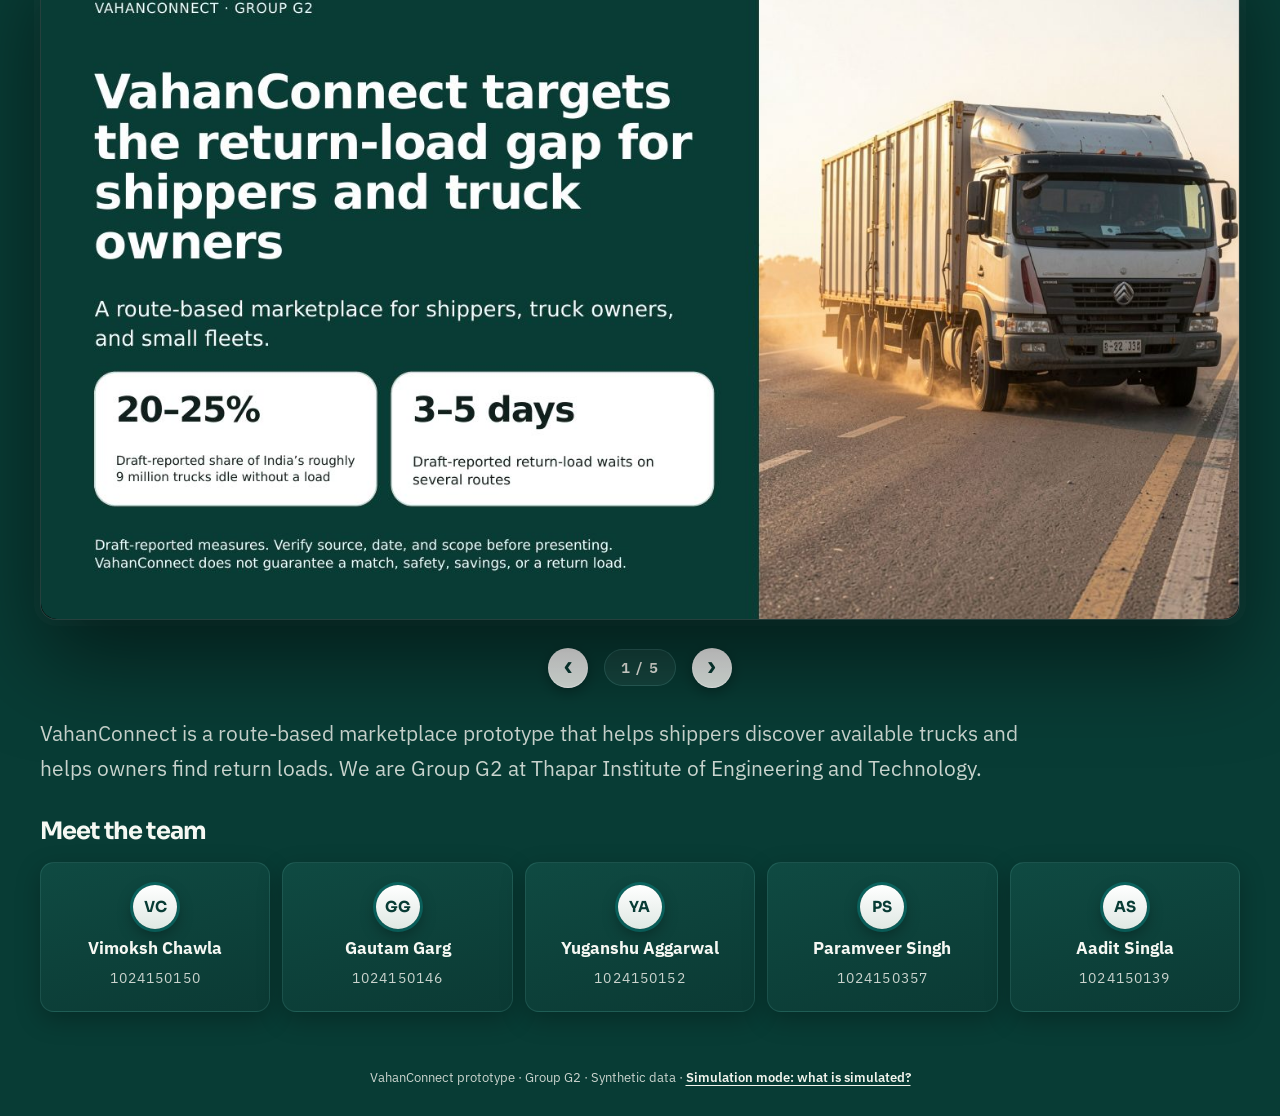
==== commit c067ce95: "New slides; benefits section per script" ====
--- a/index.html
+++ b/index.html
@@ -79,11 +79,15 @@
 
     <section class="band" id="journey"><p class="eyebrow">Benefits</p><h2 class="sh">Understanding the benefits of VahanConnect</h2>
       <div class="ben-grid">
-        <article class="ben"><h3>For truck owners</h3><p>List trucks and return routes directly; get more return loads, rely less on brokers.</p></article>
-        <article class="ben"><h3>For shippers</h3><p>Compare trucks and capacity by route; negotiate directly with owners.</p></article>
-        <article class="ben"><h3>Supply side</h3><p>Independent owners and small fleet operators.</p></article>
-        <article class="ben"><h3>Demand side</h3><p>Small businesses, manufacturers, wholesalers, traders.</p></article></div>
-    </section>
+        <article class="ben"><h3>For truck owners</h3><p>Owners can show their available trucks and return routes directly to shippers. This increases their chances of getting return loads and reduces their dependence on brokers.</p></article>
+        <article class="ben"><h3>For shippers</h3><p>Shippers can see different transport options based on their routes. They can compare truck availability and capacity and negotiate directly with truck owners.</p></article>
+        <article class="ben"><h3>Supply side</h3><p>We are initially targeting independent truck owners and small fleet operators.</p></article>
+        <article class="ben"><h3>Demand side</h3><p>We are targeting small businesses, manufacturers, wholesalers and traders.</p></article></div>
+      <h3 class="mkt-h">We divide the market into three levels</h3>
+      <div class="mkt">
+        <article><b>TAM</b><span>The overall road freight market in India.</span></article>
+        <article><b>SAM</b><span>The part of the market we can serve through our digital freight platform.</span></article>
+        <article><b>SOM</b><span>The initial market we aim to capture through our pilot route.</span></article></div></section>
 
     <section class="about-band" id="about"><div class="ab-in">
       <div class="ab-left"><p class="eyebrow">About us</p><h2 class="sh">Built to fill the empty miles</h2>
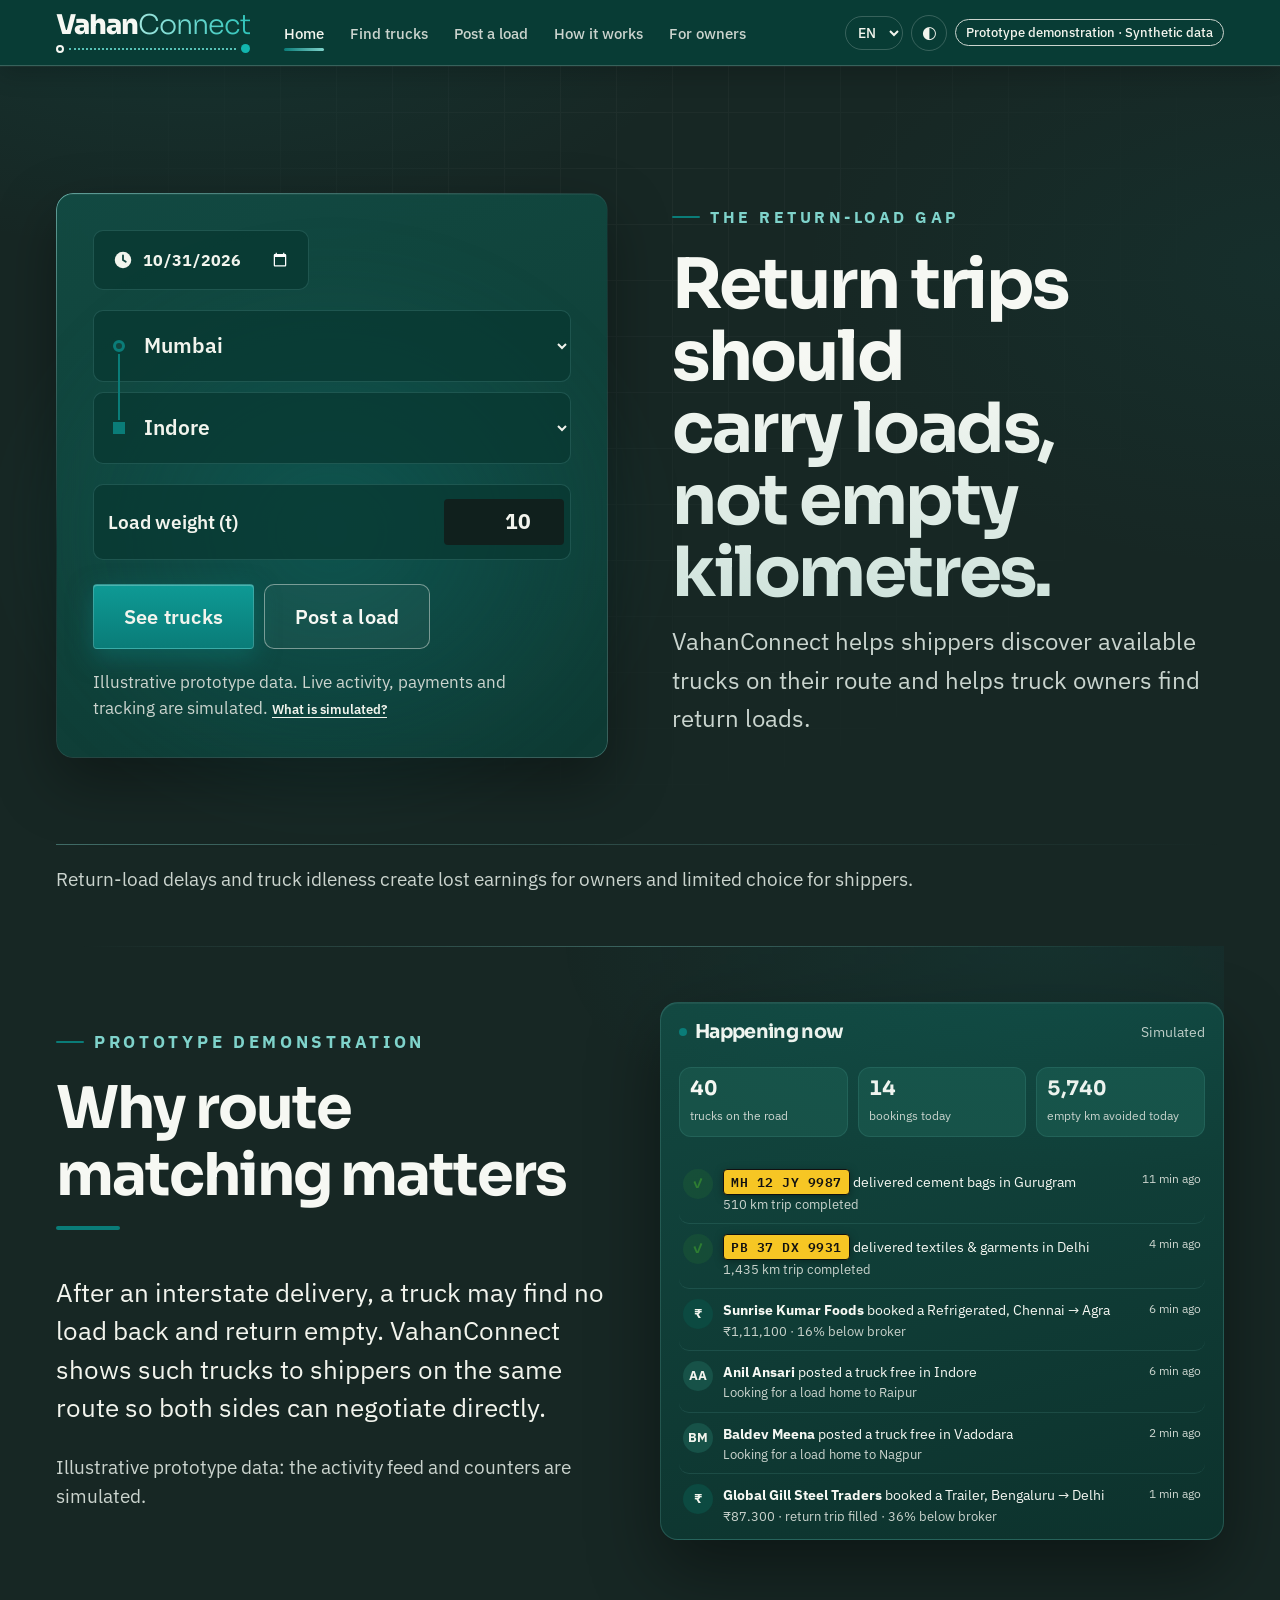
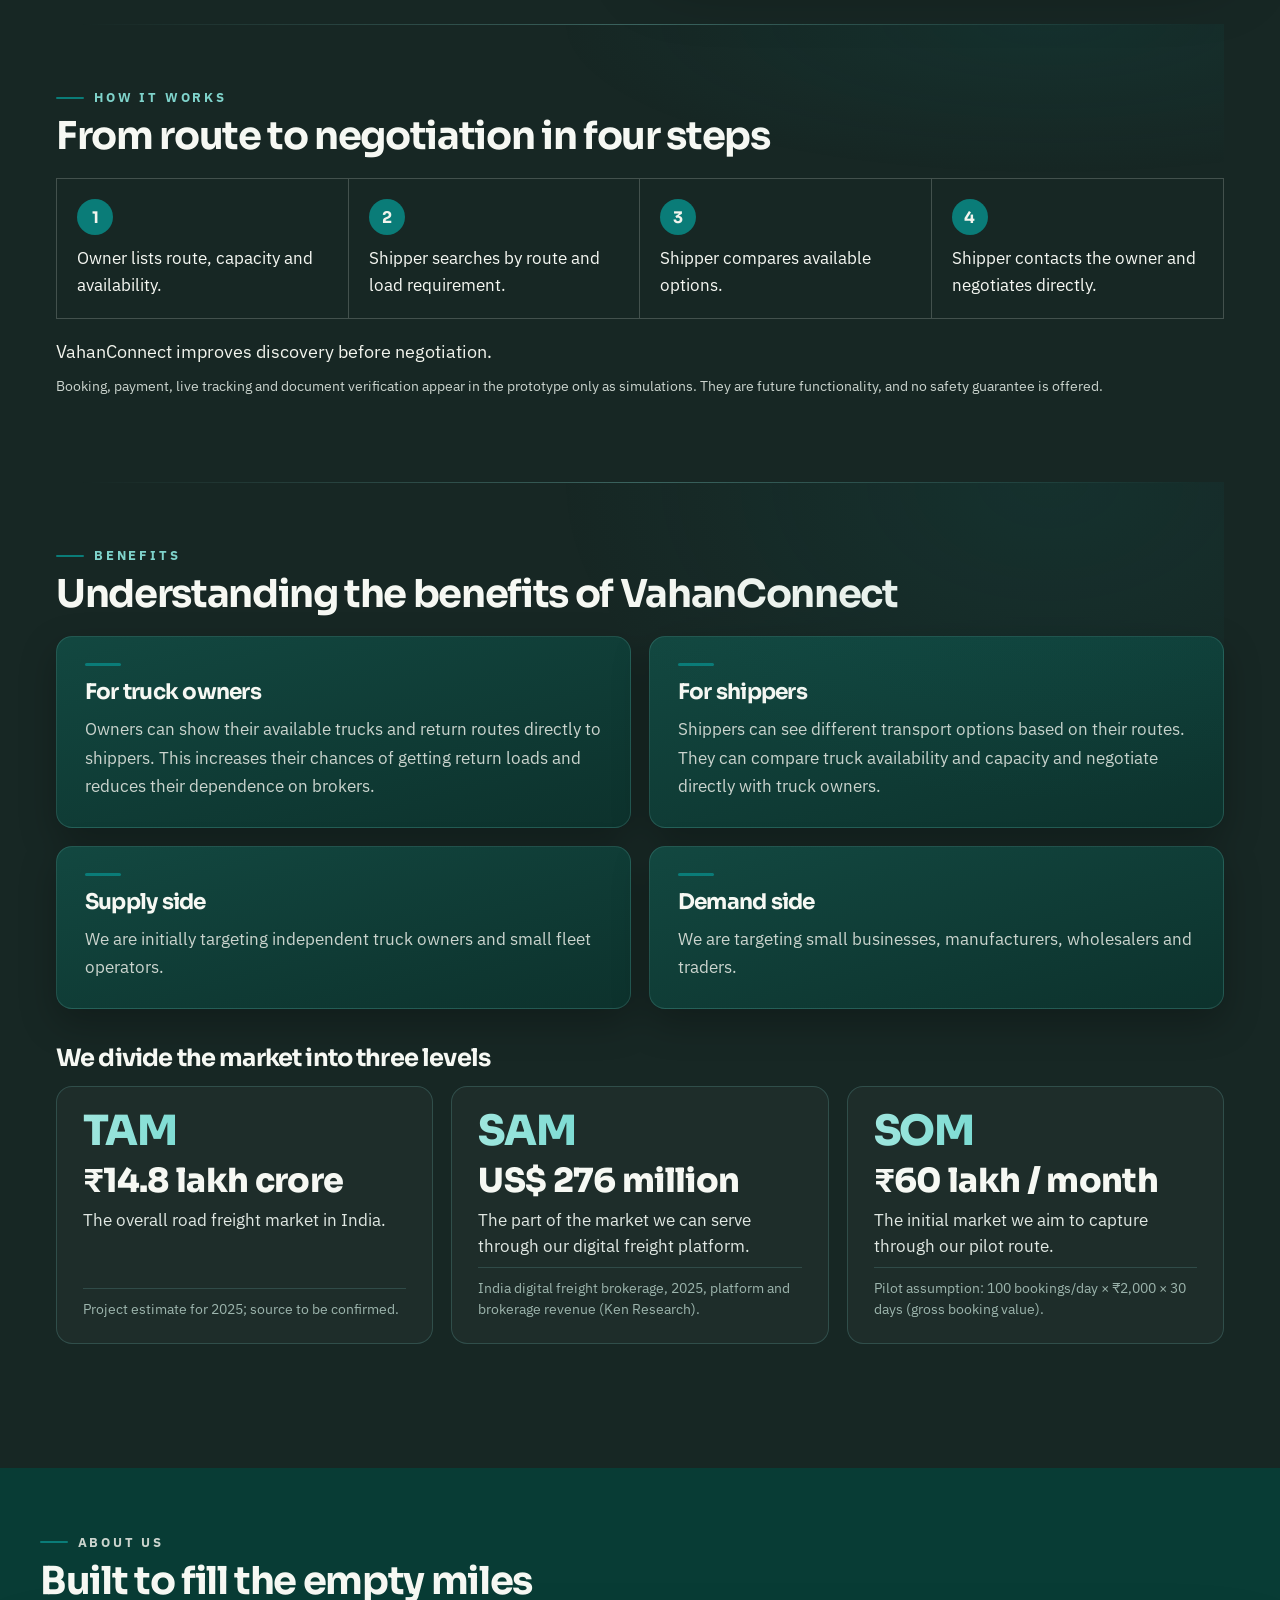
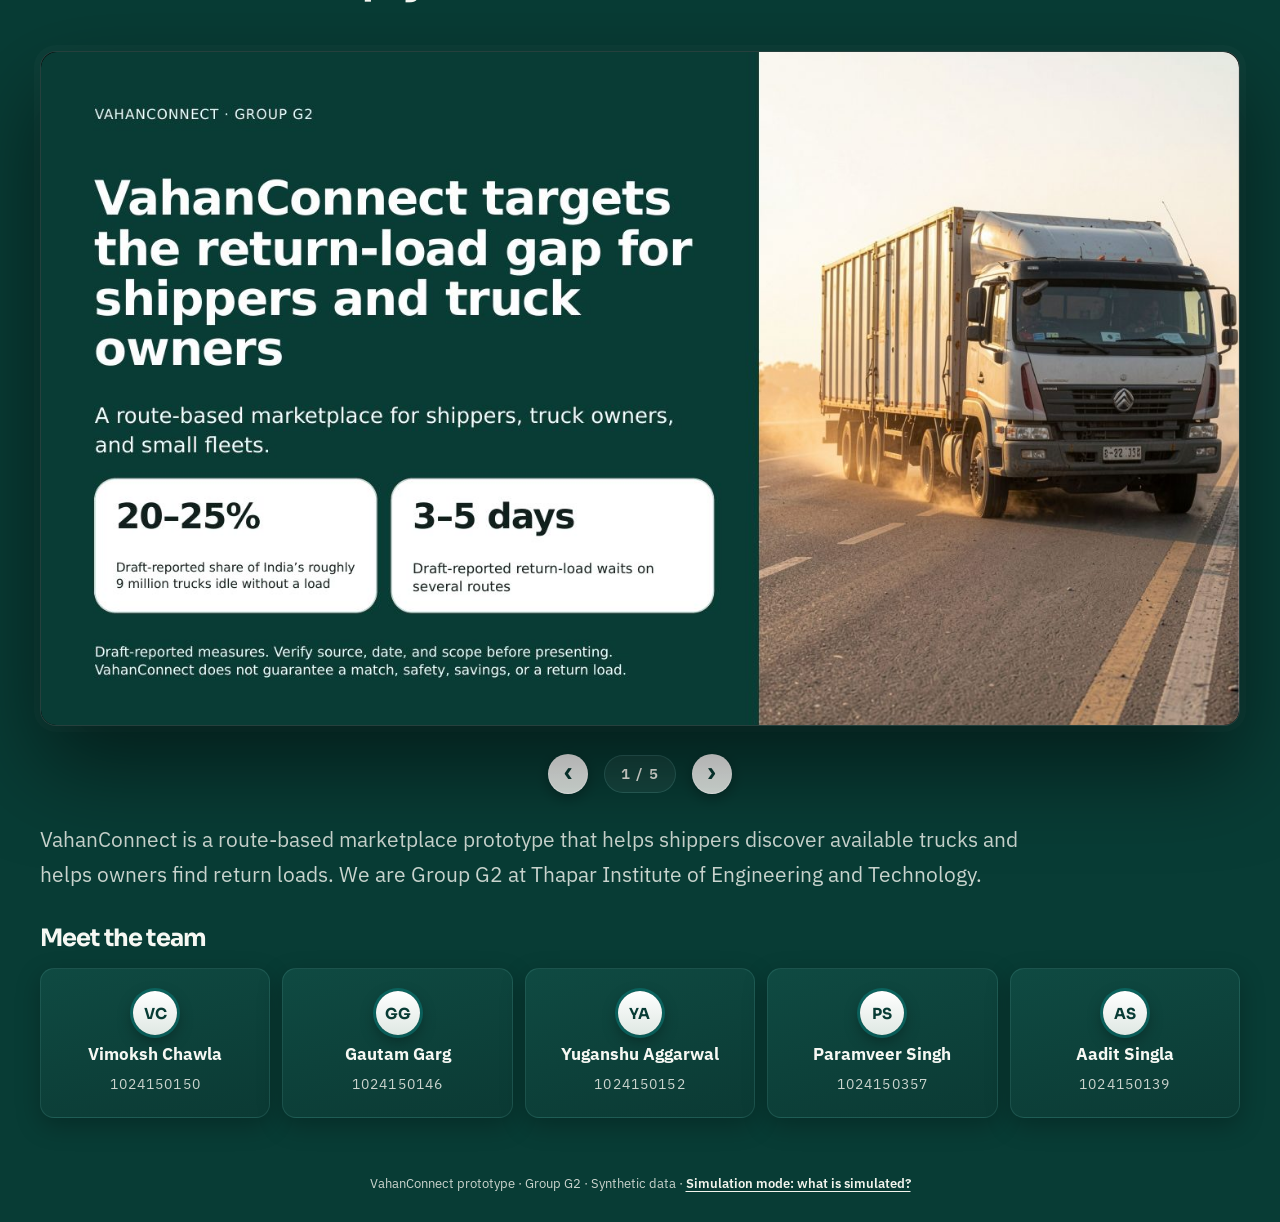
==== commit 82539263: "Add TAM/SAM/SOM figures" ====
--- a/index.html
+++ b/index.html
@@ -85,9 +85,9 @@
         <article class="ben"><h3>Demand side</h3><p>We are targeting small businesses, manufacturers, wholesalers and traders.</p></article></div>
       <h3 class="mkt-h">We divide the market into three levels</h3>
       <div class="mkt">
-        <article><b>TAM</b><span>The overall road freight market in India.</span></article>
-        <article><b>SAM</b><span>The part of the market we can serve through our digital freight platform.</span></article>
-        <article><b>SOM</b><span>The initial market we aim to capture through our pilot route.</span></article></div></section>
+        <article><b>TAM</b><strong class="mkt-n">₹14.8 lakh crore</strong><span>The overall road freight market in India.</span><small>Project estimate for 2025; source to be confirmed.</small></article>
+        <article><b>SAM</b><strong class="mkt-n">US$ 276 million</strong><span>The part of the market we can serve through our digital freight platform.</span><small>India digital freight brokerage, 2025, platform and brokerage revenue (Ken Research).</small></article>
+        <article><b>SOM</b><strong class="mkt-n">₹60 lakh / month</strong><span>The initial market we aim to capture through our pilot route.</span><small>Pilot assumption: 100 bookings/day × ₹2,000 × 30 days (gross booking value).</small></article></div></section>
 
     <section class="about-band" id="about"><div class="ab-in">
       <div class="ab-left"><p class="eyebrow">About us</p><h2 class="sh">Built to fill the empty miles</h2>
--- a/styles.css
+++ b/styles.css
@@ -897,3 +897,7 @@
 .mkt span{color:#CBD4CE;font-size:1.05rem;line-height:1.55}
 .mkt article:nth-child(2){margin-inline:0;transform:scale(.97)}.mkt article:nth-child(3){transform:scale(.94)}
 @media(max-width:860px){.ben-grid,.mkt{grid-template-columns:1fr}.mkt article:nth-child(n){transform:none}}
+
+.mkt article:nth-child(n){transform:none}
+.mkt-n{font:800 clamp(1.7rem,2.6vw,2.3rem)/1.1 var(--f-display);color:#F6F8F3;letter-spacing:-.02em;margin-top:2px}
+.mkt span{color:#E1E8E3}.mkt small{margin-top:auto;padding-top:10px;border-top:1px solid rgba(127,211,203,.18);color:#9db5ad;font-size:.88rem;line-height:1.45}
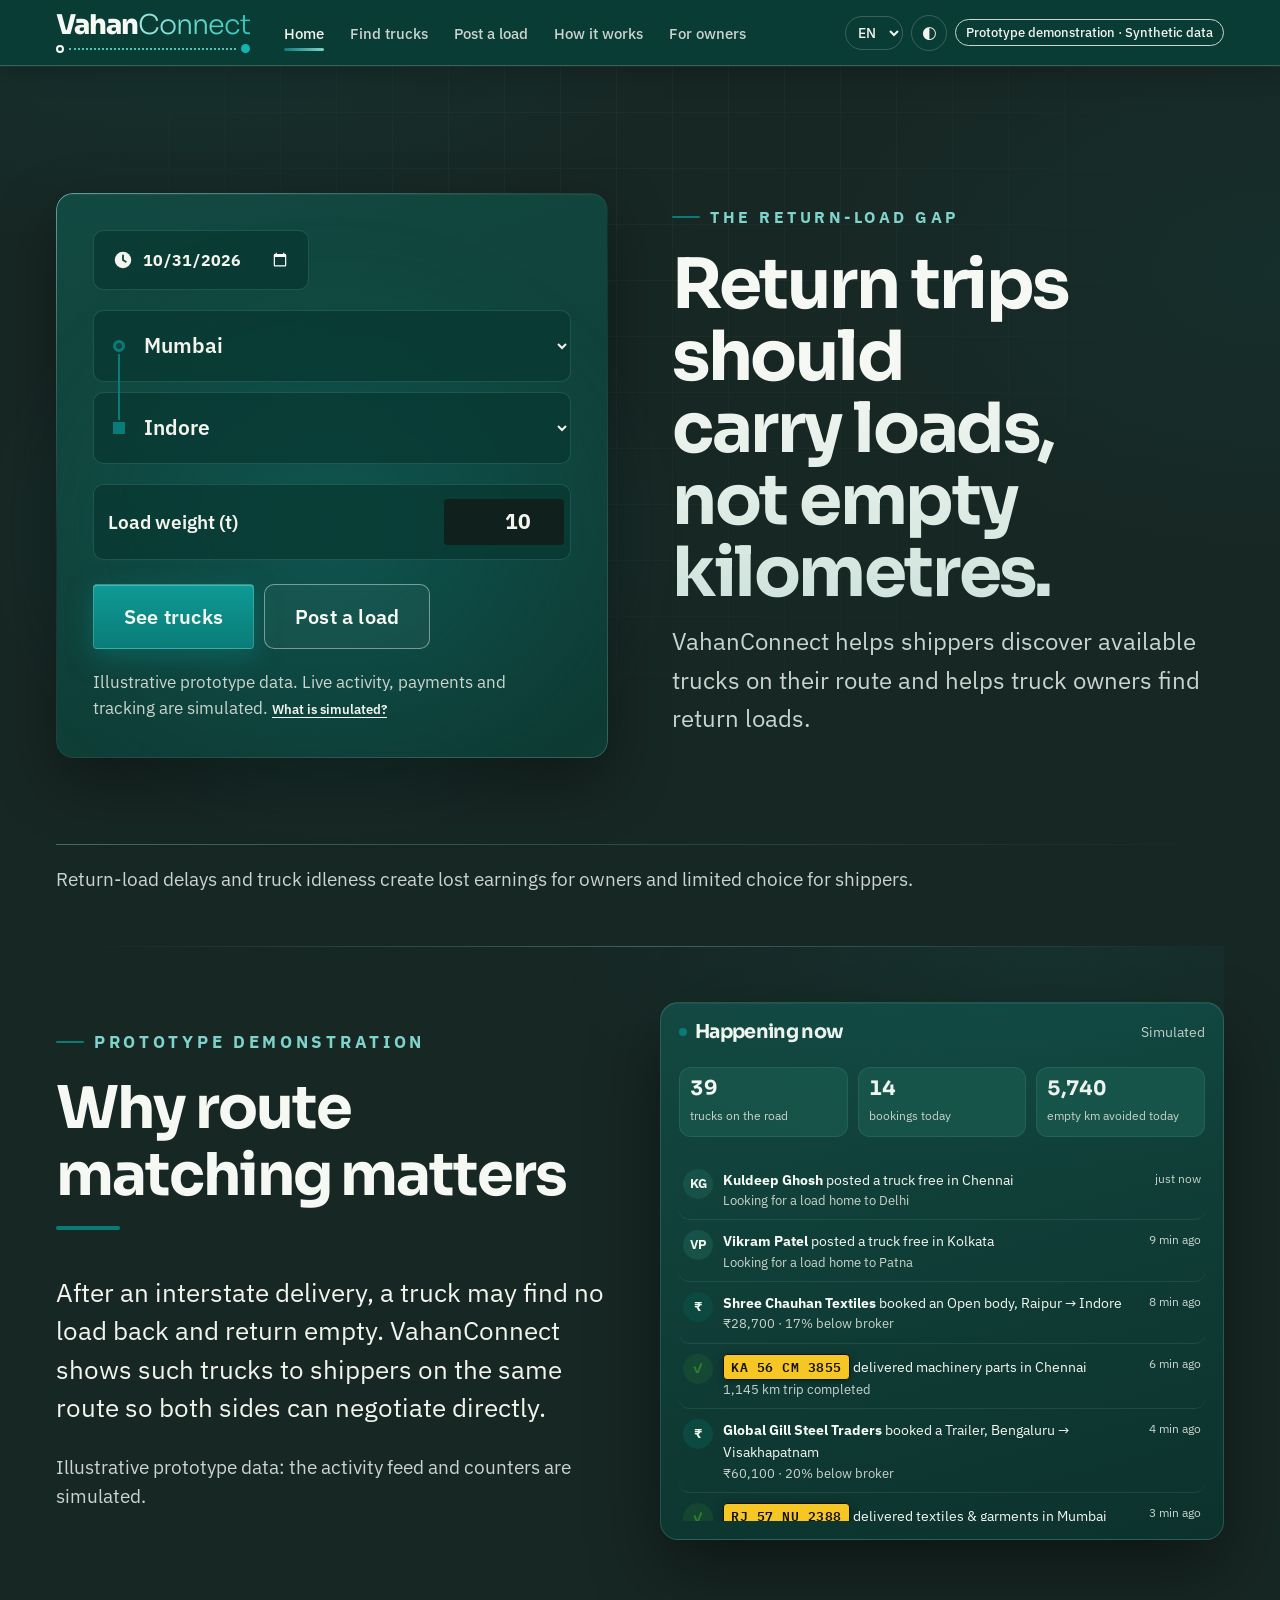
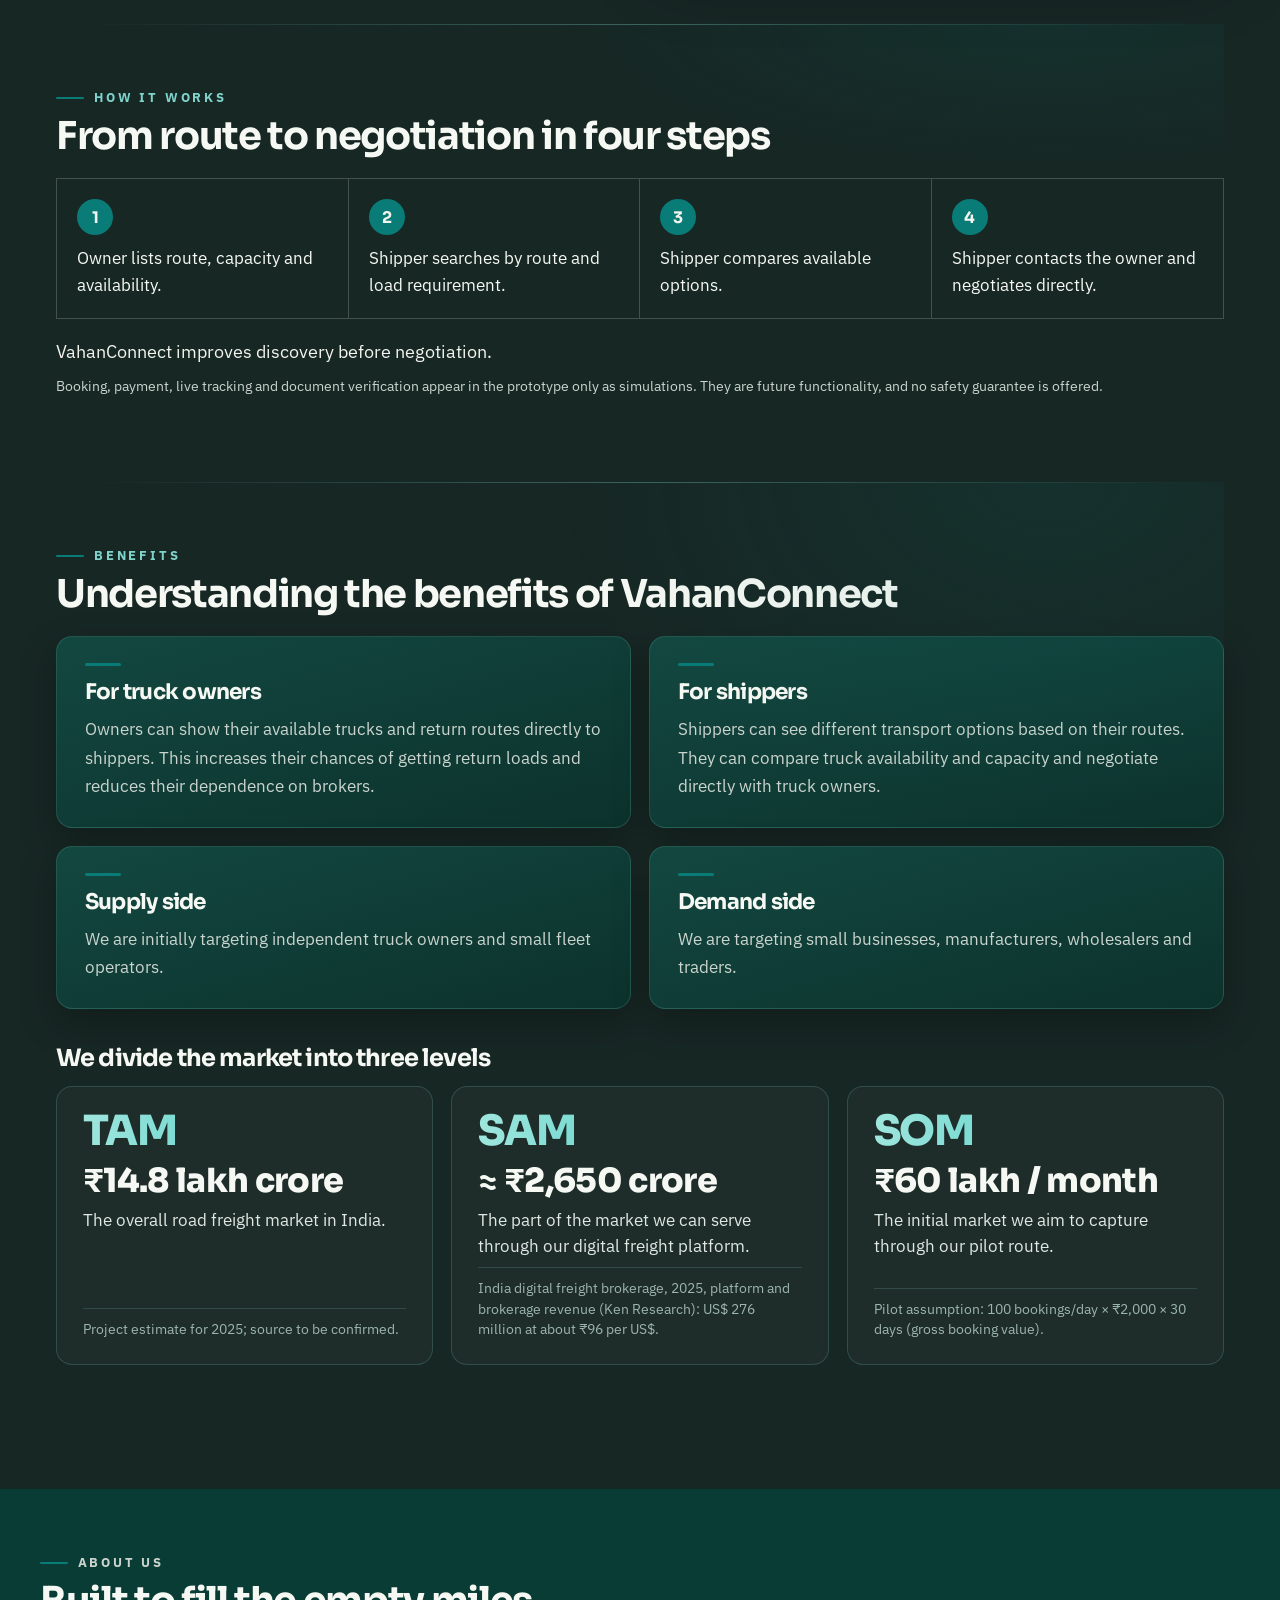
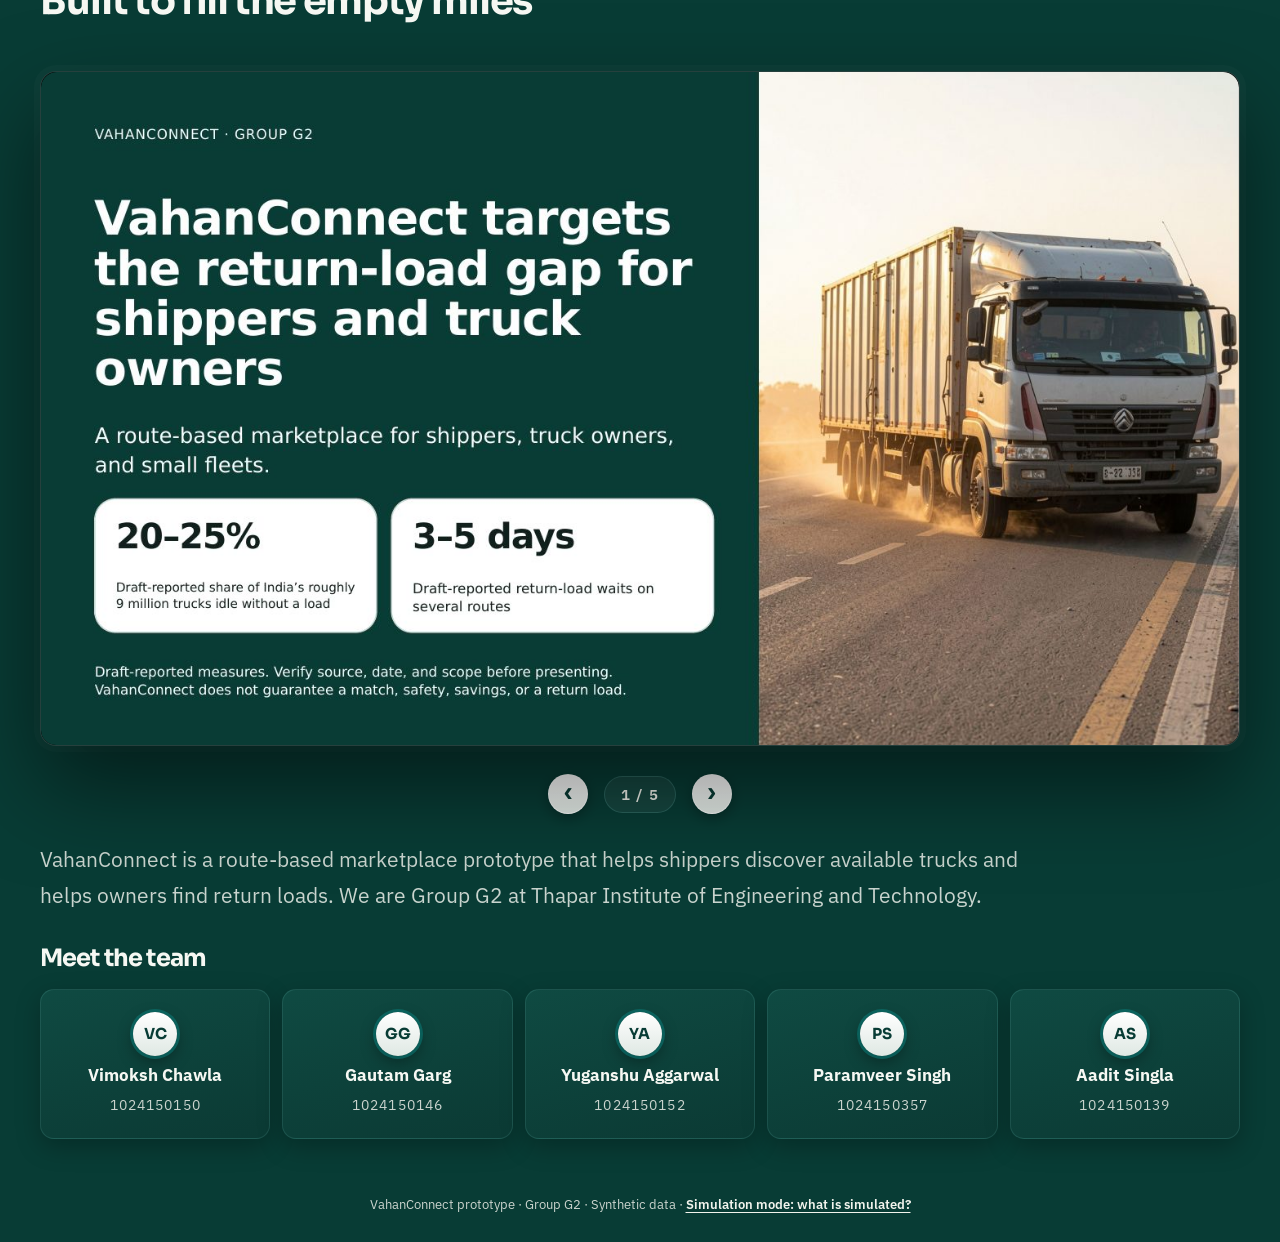
==== commit 818e0411: "SAM in rupees" ====
--- a/index.html
+++ b/index.html
@@ -86,7 +86,7 @@
       <h3 class="mkt-h">We divide the market into three levels</h3>
       <div class="mkt">
         <article><b>TAM</b><strong class="mkt-n">₹14.8 lakh crore</strong><span>The overall road freight market in India.</span><small>Project estimate for 2025; source to be confirmed.</small></article>
-        <article><b>SAM</b><strong class="mkt-n">US$ 276 million</strong><span>The part of the market we can serve through our digital freight platform.</span><small>India digital freight brokerage, 2025, platform and brokerage revenue (Ken Research).</small></article>
+        <article><b>SAM</b><strong class="mkt-n">≈ ₹2,650 crore</strong><span>The part of the market we can serve through our digital freight platform.</span><small>India digital freight brokerage, 2025, platform and brokerage revenue (Ken Research): US$ 276 million at about ₹96 per US$.</small></article>
         <article><b>SOM</b><strong class="mkt-n">₹60 lakh / month</strong><span>The initial market we aim to capture through our pilot route.</span><small>Pilot assumption: 100 bookings/day × ₹2,000 × 30 days (gross booking value).</small></article></div></section>
 
     <section class="about-band" id="about"><div class="ab-in">
